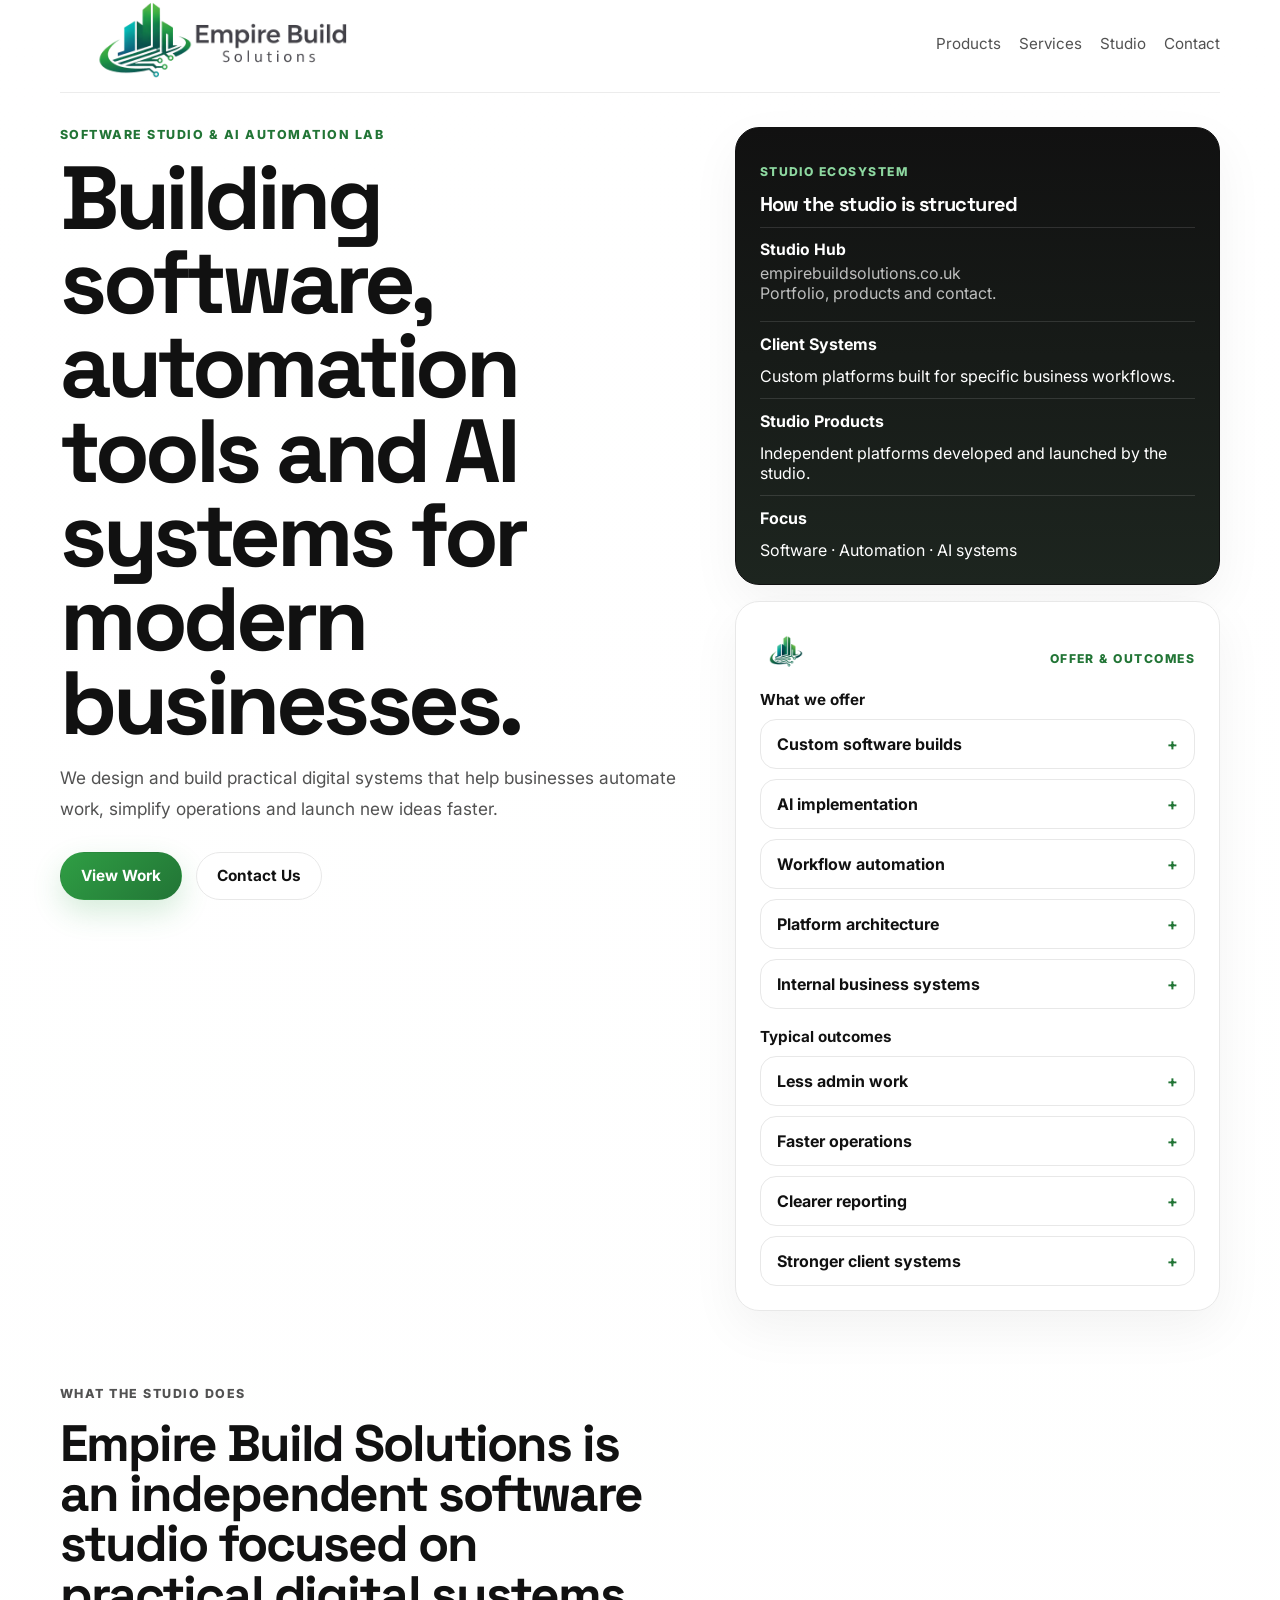
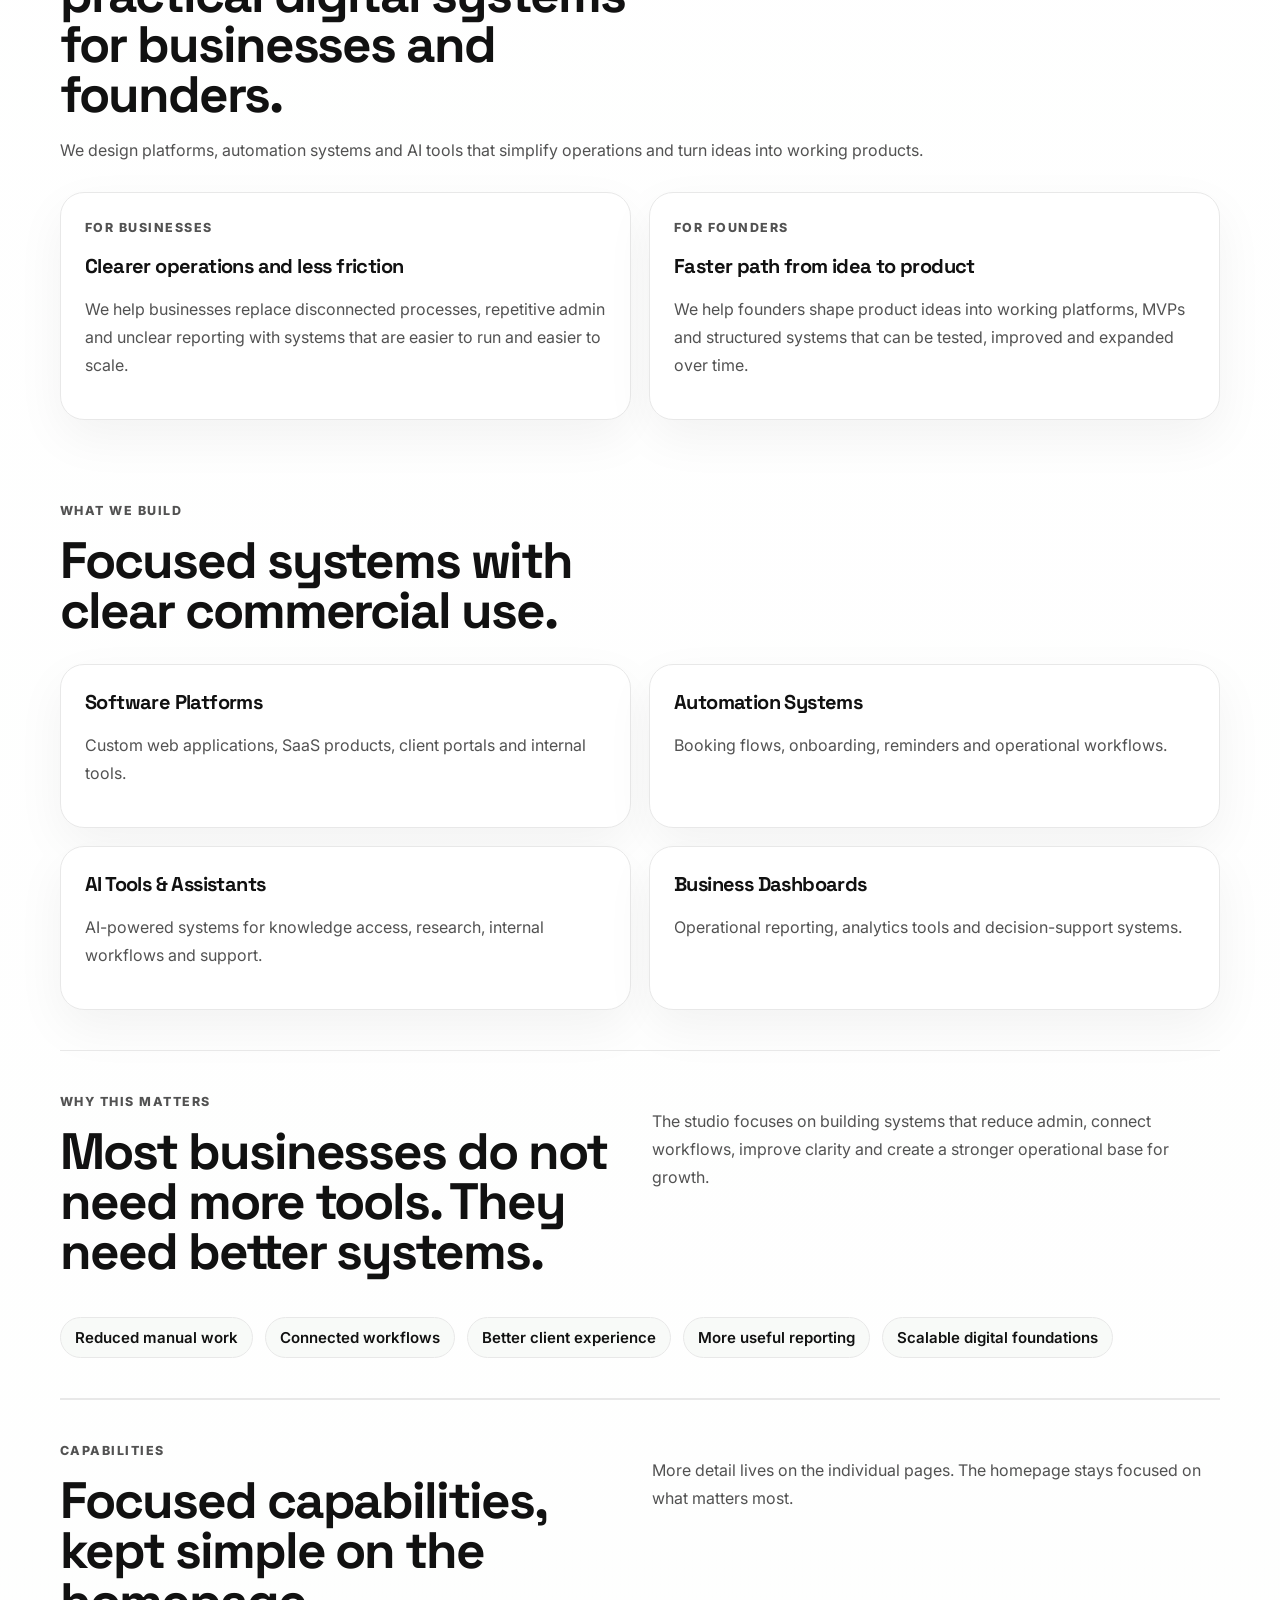
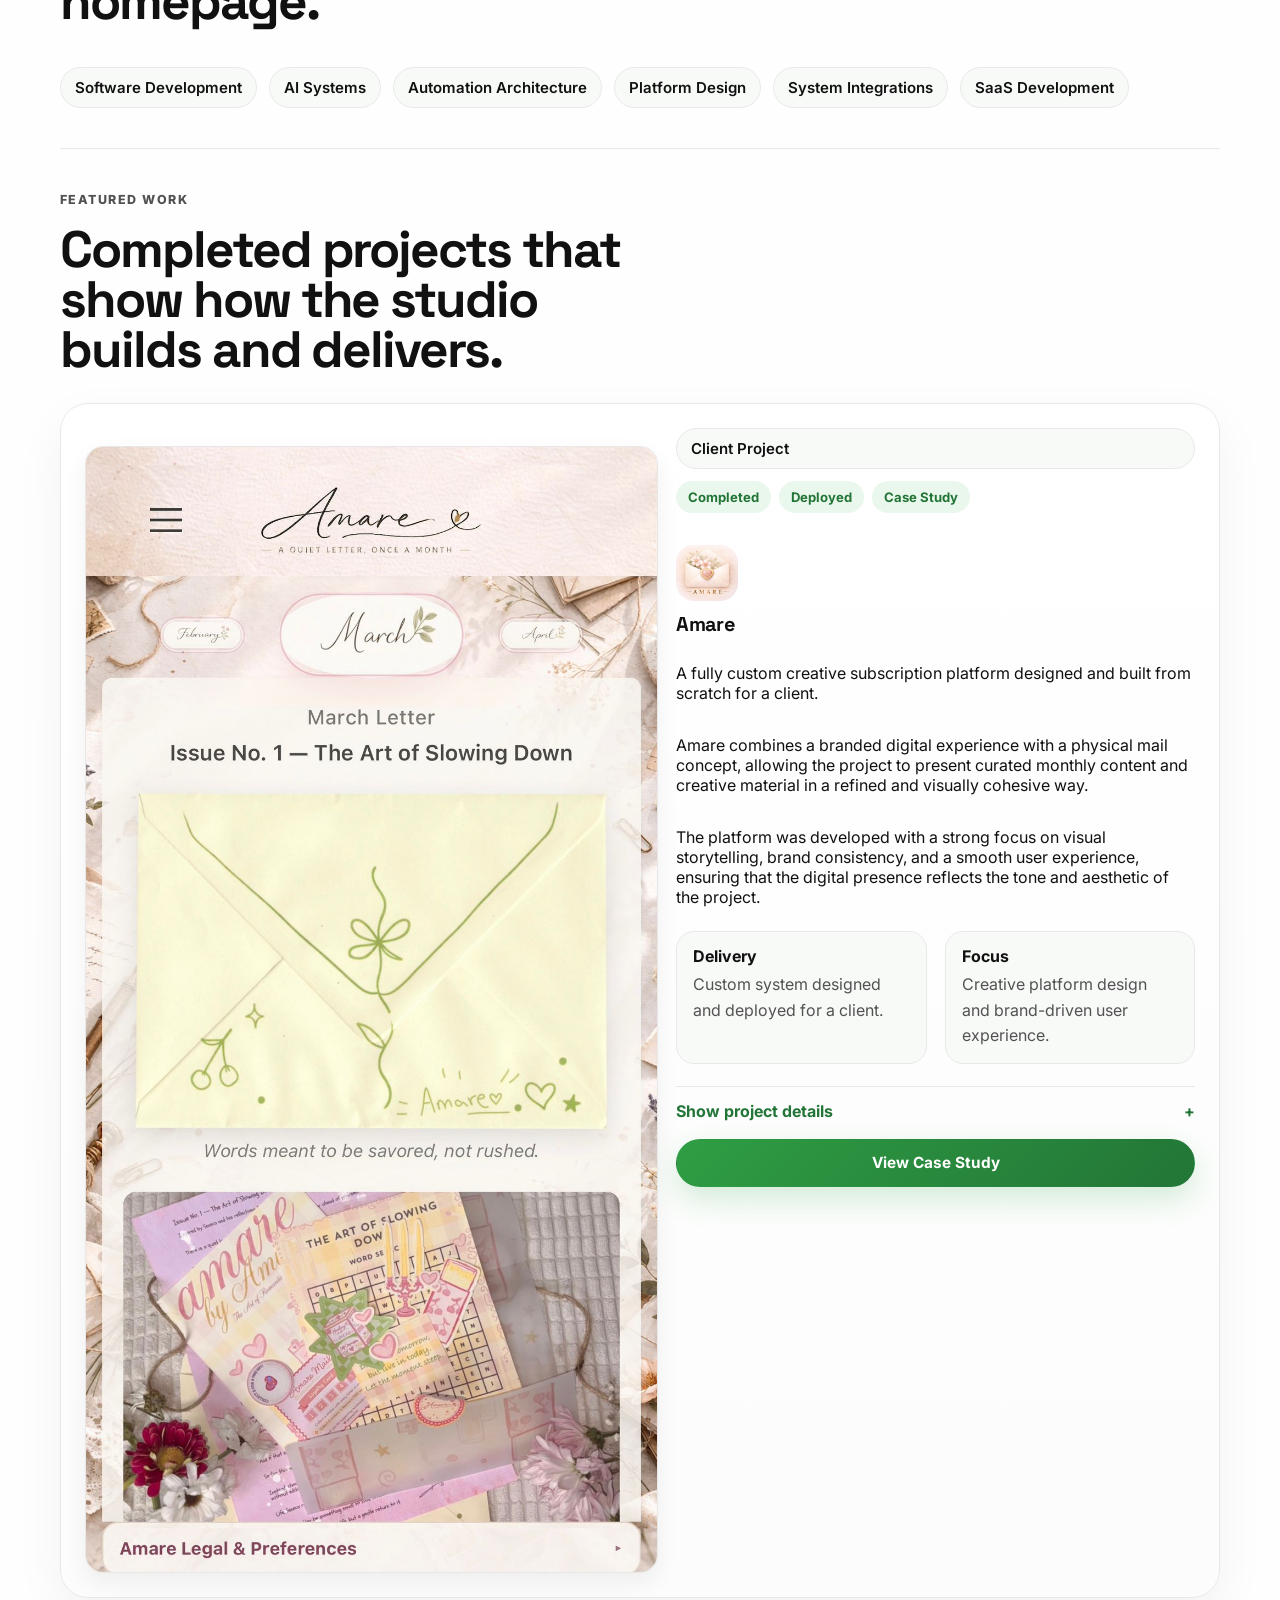
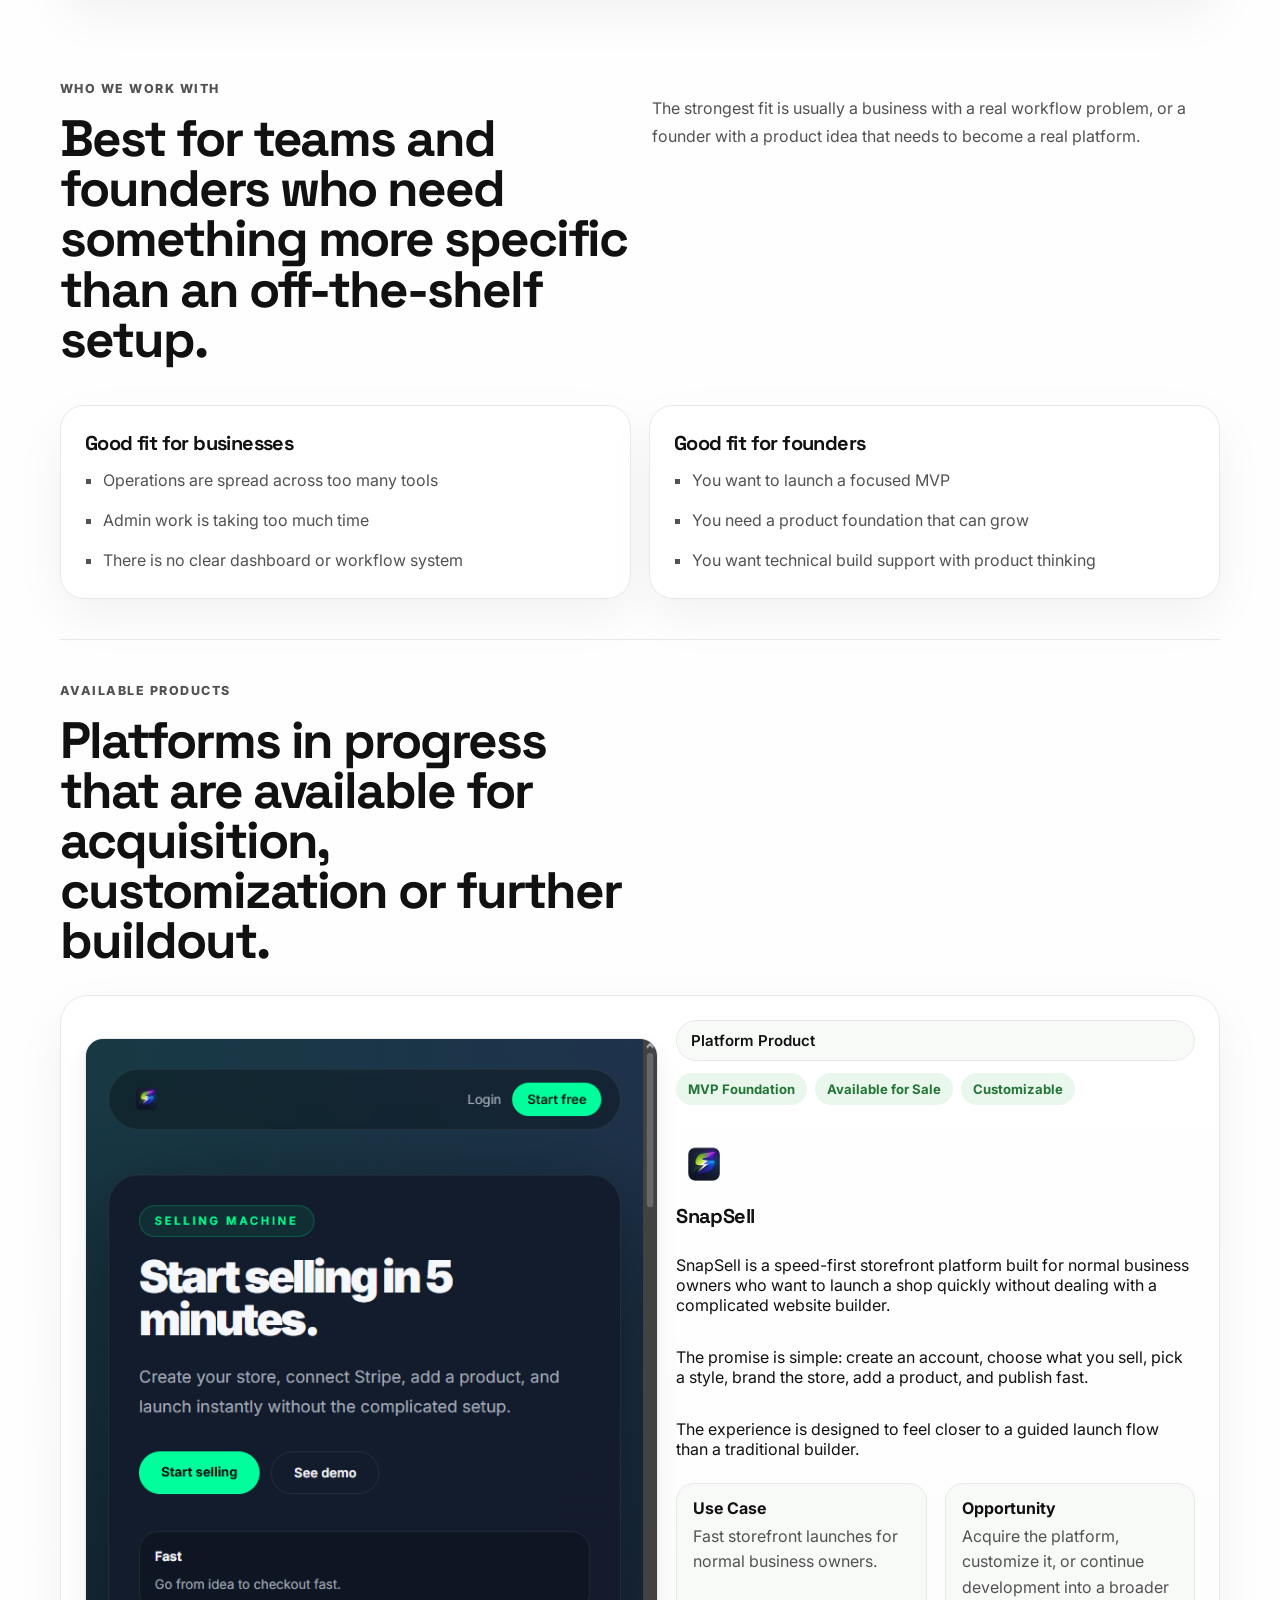
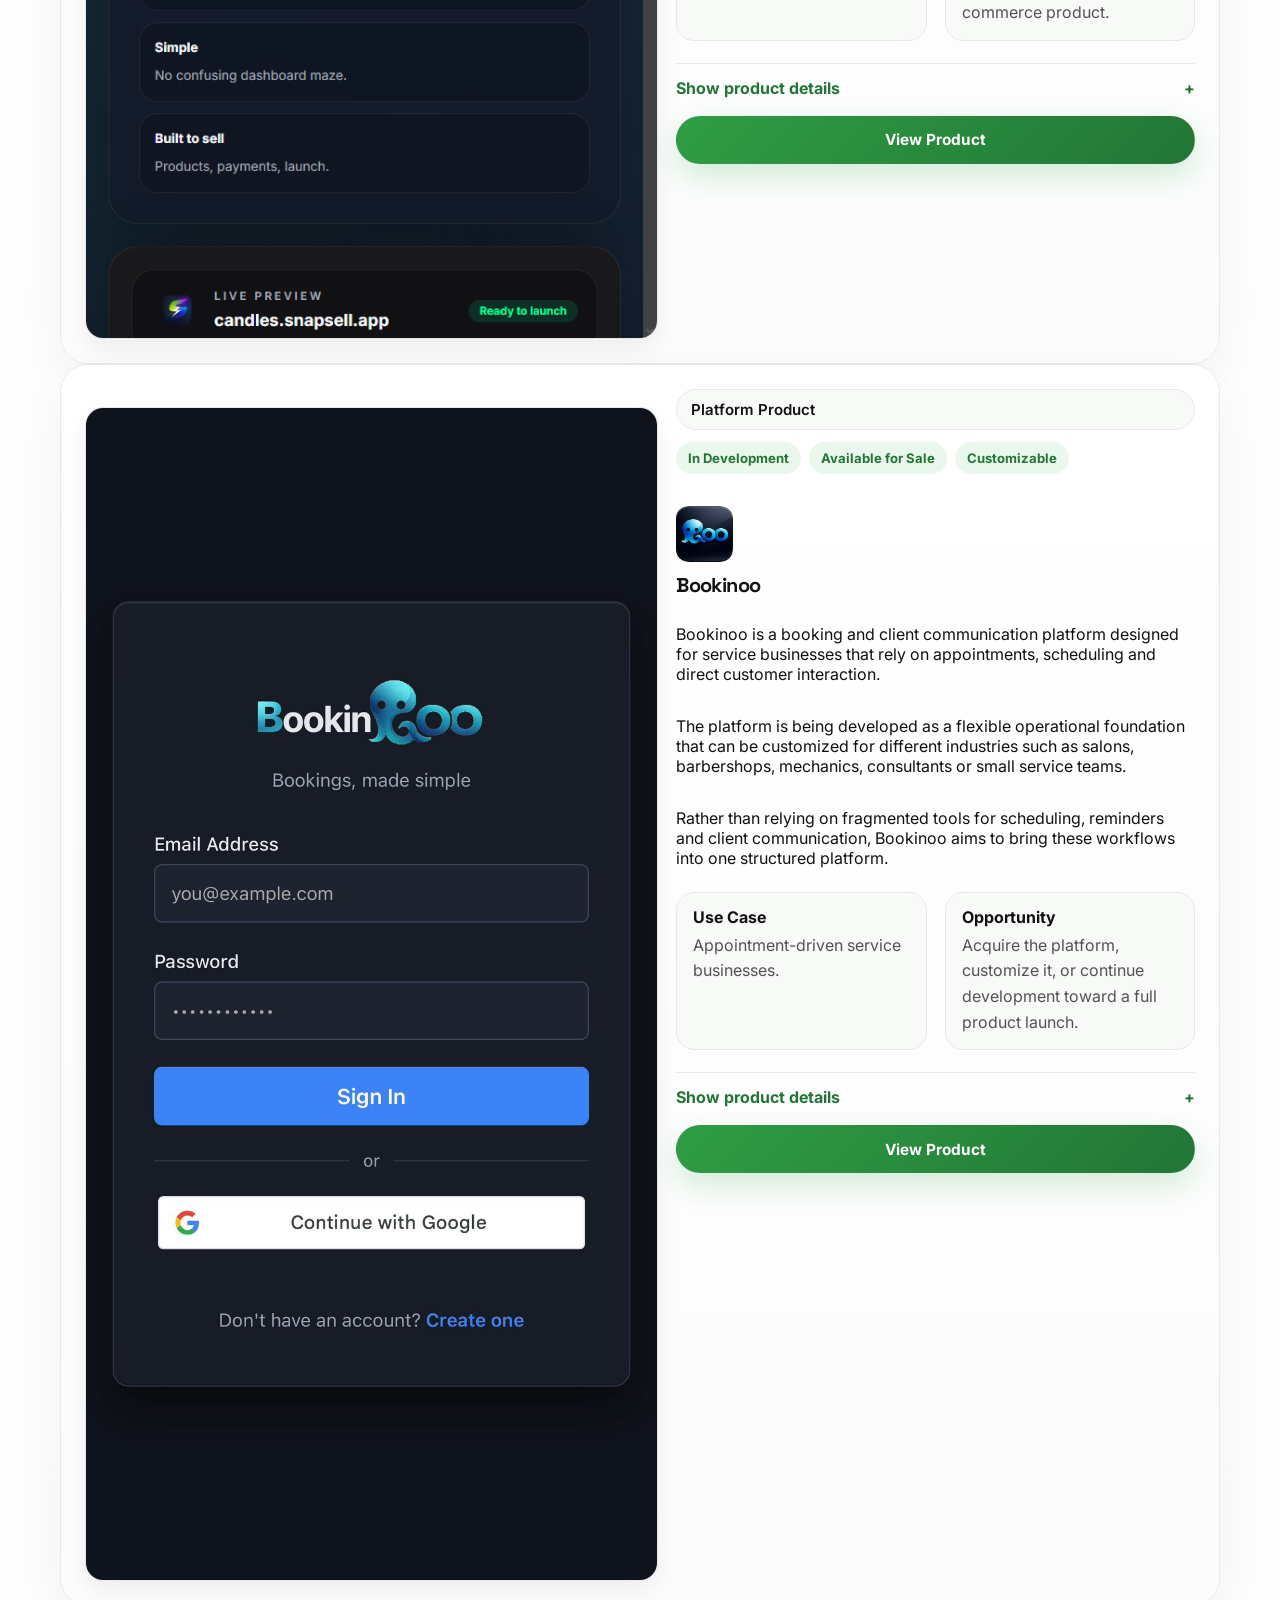
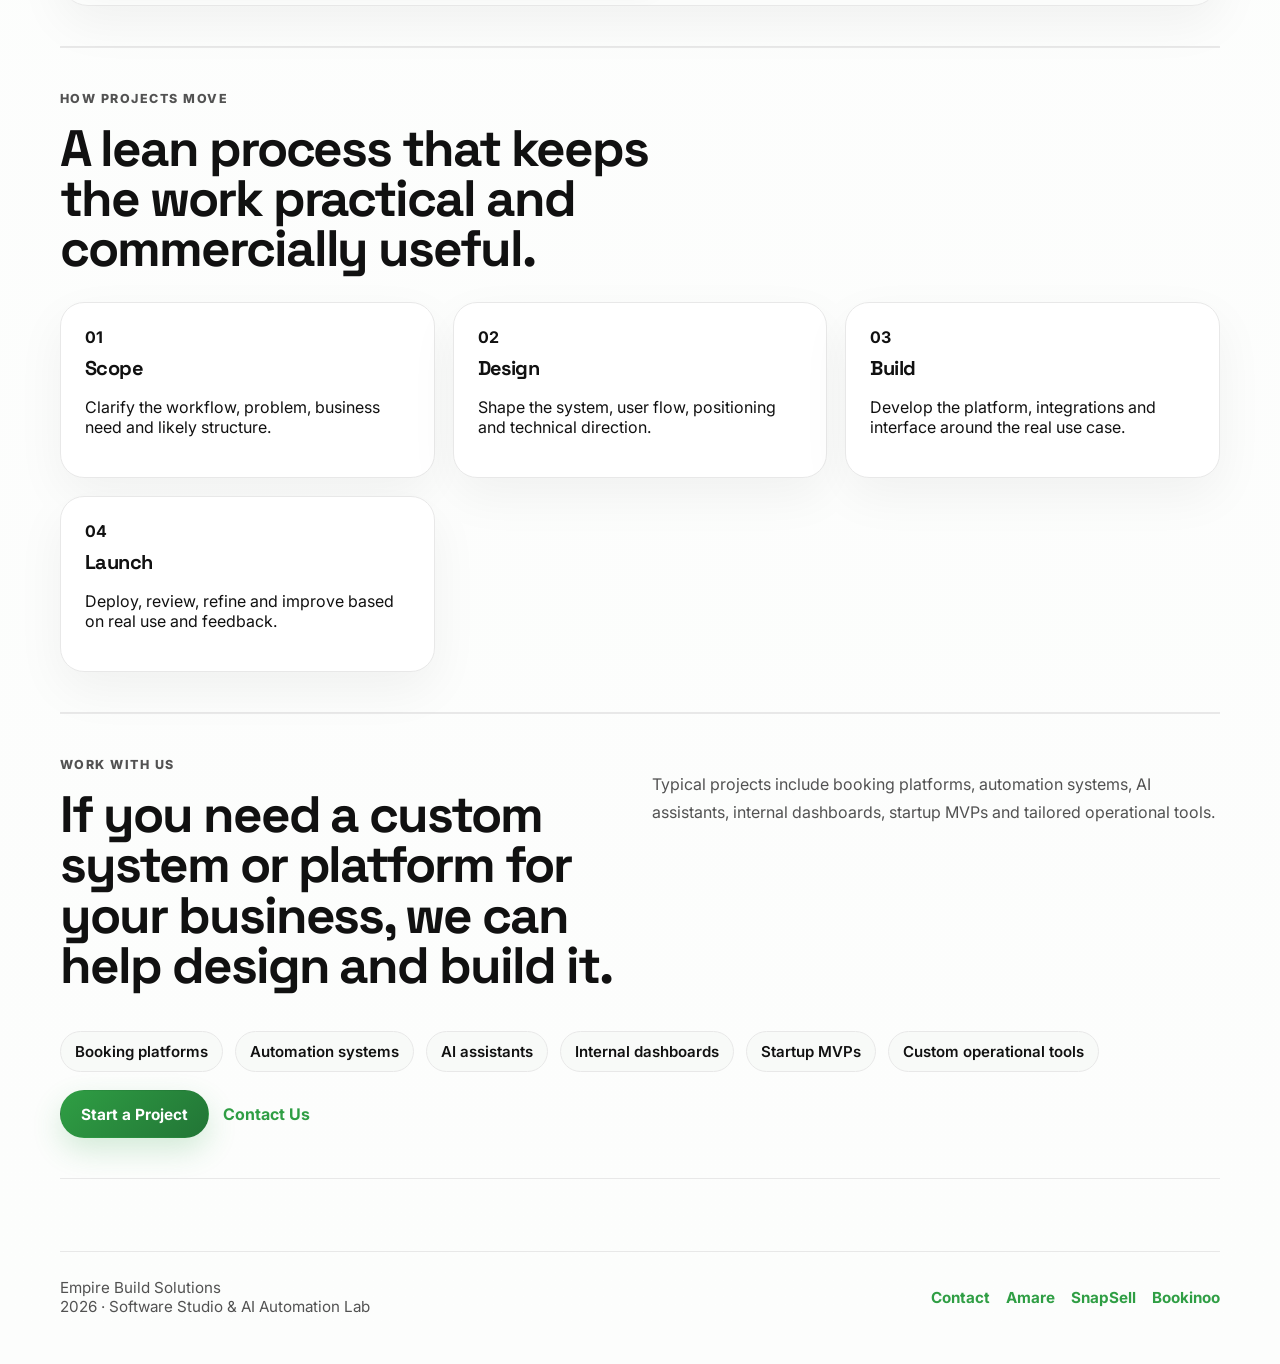
==== index.html @ 4a5b3ffd "refine product links and keep header sticky on mobile" ====
<!DOCTYPE html>
<html lang="en">
<head>
  <meta charset="UTF-8">
  <meta name="viewport" content="width=device-width, initial-scale=1.0">
  <title>Empire Build Solutions | Software Studio & AI Automation Lab</title>
  <meta name="description" content="Empire Build Solutions builds software, automation systems, AI tools, and digital products for modern businesses.">
  <meta name="theme-color" content="#111111">
  <meta property="og:title" content="Empire Build Solutions">
  <meta property="og:description" content="Building software, automation tools and AI systems for modern businesses.">
  <meta property="og:type" content="website">
  <meta property="og:image" content="social-card.svg">
  <meta name="twitter:card" content="summary_large_image">
  <meta name="twitter:title" content="Empire Build Solutions">
  <meta name="twitter:description" content="Building software, automation tools and AI systems for modern businesses.">
  <meta name="twitter:image" content="social-card.svg">
  <link rel="canonical" href="index.html">
  <link rel="preconnect" href="https://fonts.googleapis.com">
  <link rel="preconnect" href="https://fonts.gstatic.com" crossorigin>
  <link href="https://fonts.googleapis.com/css2?family=Inter:wght@400;500;600;700;800&family=Space+Grotesk:wght@500;700&display=swap" rel="stylesheet">
  <link rel="icon" href="favicon.svg" type="image/svg+xml">
  <link rel="stylesheet" href="styles.css">
</head>
<body data-page="home">
  <div class="page-shell">
    <header class="site-header">
      <a class="brand brand-logo" href="index.html" aria-label="Empire Build Solutions home">
        <img class="brand-logo-desktop" src="assets/logos/empirebuildsolutions-logo-text.png" alt="Empire Build Solutions logo" decoding="async">
        <img class="brand-logo-mobile" src="assets/logos/empirebuildsolutions-logo-mark.png" alt="Empire Build Solutions logo mark" decoding="async">
      </a>
      <nav class="site-nav">
        <a data-nav="apps" href="products.html">Products</a>
        <a data-nav="services" href="services.html">Services</a>
        <a data-nav="lab" href="studio.html">Studio</a>
        <a data-nav="contact" href="contact.html">Contact</a>
      </nav>
    </header>

    <main>
      <section class="hero-section">
        <div class="hero-layout">
          <div class="hero-copy wide">
            <p class="eyebrow">Software Studio & AI Automation Lab</p>
            <h1>Building software, automation tools and AI systems for modern businesses.</h1>
            <p class="intro">We design and build practical digital systems that help businesses automate work, simplify operations and launch new ideas faster.</p>
            <div class="cta-row">
              <a class="button button-primary" href="work.html">View Work</a>
              <a class="button button-secondary" href="contact.html">Contact Us</a>
            </div>
          </div>
          <aside class="hero-snapshot">
            <div class="snapshot-card snapshot-dark">
              <p class="snapshot-label">Studio Ecosystem</p>
              <h3>How the studio is structured</h3>
              <div class="stack-list">
                <div><strong>Studio Hub</strong><span>empirebuildsolutions.co.uk<br>Portfolio, products and contact.</span></div>
              </div>
              <div class="snapshot-notes">
                <div>
                  <strong>Client Systems</strong>
                  <span>Custom platforms built for specific business workflows.</span>
                </div>
                <div>
                  <strong>Studio Products</strong>
                  <span>Independent platforms developed and launched by the studio.</span>
                </div>
                <div>
                  <strong>Focus</strong>
                  <span>Software · Automation · AI systems</span>
                </div>
              </div>
            </div>
            <div class="snapshot-card">
              <div class="snapshot-head">
                <img class="snapshot-brand" src="assets/logos/empirebuildsolutions-logo-mark.png" alt="Empire Build Solutions logo mark" decoding="async">
                <p class="snapshot-label">Offer & Outcomes</p>
              </div>
              <div class="analysis-grid">
                <div>
                  <strong>What we offer</strong>
                  <div class="analysis-accordion">
                    <details>
                      <summary>Custom software builds</summary>
                      <p>Tailored web platforms, internal systems, dashboards, and operational tools built around the way a business actually works.</p>
                    </details>
                    <details>
                      <summary>AI implementation</summary>
                      <p>Applied AI features, assistants, and workflow support tools integrated into real business processes rather than added as hype.</p>
                    </details>
                    <details>
                      <summary>Workflow automation</summary>
                      <p>Automated booking flows, onboarding, reminders, reporting, and repetitive operational tasks that waste team time.</p>
                    </details>
                    <details>
                      <summary>Platform architecture</summary>
                      <p>Scalable product structure, backend planning, integrations, and system design that support long-term growth.</p>
                    </details>
                    <details>
                      <summary>Internal business systems</summary>
                      <p>Private tools for teams that need clearer processes, better visibility, and fewer disconnected systems.</p>
                    </details>
                  </div>
                </div>
                <div>
                  <strong>Typical outcomes</strong>
                  <div class="analysis-accordion">
                    <details>
                      <summary>Less admin work</summary>
                      <p>Manual tasks are reduced through better workflows, automation, and systems that remove unnecessary repetition.</p>
                    </details>
                    <details>
                      <summary>Faster operations</summary>
                      <p>Teams can move quicker when bookings, communication, reporting, and internal processes are handled in one clearer setup.</p>
                    </details>
                    <details>
                      <summary>Clearer reporting</summary>
                      <p>Dashboards and structured data give businesses better visibility into what is happening and where action is needed.</p>
                    </details>
                    <details>
                      <summary>Stronger client systems</summary>
                      <p>Client-facing products become more reliable, easier to use, and better aligned with how the business delivers value.</p>
                    </details>
                  </div>
                </div>
              </div>
            </div>
          </aside>
        </div>
      </section>

      <section class="content-section">
        <div class="section-heading">
          <p class="eyebrow">What The Studio Does</p>
          <h2>Empire Build Solutions is an independent software studio focused on practical digital systems for businesses and founders.</h2>
          <p>We design platforms, automation systems and AI tools that simplify operations and turn ideas into working products.</p>
        </div>
        <div class="detail-grid">
          <article class="detail-card">
            <p class="eyebrow">For Businesses</p>
            <h3>Clearer operations and less friction</h3>
            <p>We help businesses replace disconnected processes, repetitive admin and unclear reporting with systems that are easier to run and easier to scale.</p>
          </article>
          <article class="detail-card">
            <p class="eyebrow">For Founders</p>
            <h3>Faster path from idea to product</h3>
            <p>We help founders shape product ideas into working platforms, MVPs and structured systems that can be tested, improved and expanded over time.</p>
          </article>
        </div>
      </section>

      <section class="content-section">
        <div class="section-heading">
          <p class="eyebrow">What We Build</p>
          <h2>Focused systems with clear commercial use.</h2>
        </div>
        <div class="feature-grid compact">
          <article class="feature-card"><h3>Software Platforms</h3><p>Custom web applications, SaaS products, client portals and internal tools.</p></article>
          <article class="feature-card"><h3>Automation Systems</h3><p>Booking flows, onboarding, reminders and operational workflows.</p></article>
          <article class="feature-card"><h3>AI Tools & Assistants</h3><p>AI-powered systems for knowledge access, research, internal workflows and support.</p></article>
          <article class="feature-card"><h3>Business Dashboards</h3><p>Operational reporting, analytics tools and decision-support systems.</p></article>
        </div>
      </section>

      <section class="content-section bordered-section">
        <div class="section-heading split">
          <div>
            <p class="eyebrow">Why This Matters</p>
            <h2>Most businesses do not need more tools. They need better systems.</h2>
          </div>
          <p>The studio focuses on building systems that reduce admin, connect workflows, improve clarity and create a stronger operational base for growth.</p>
        </div>
        <div class="mini-tags">
          <span>Reduced manual work</span>
          <span>Connected workflows</span>
          <span>Better client experience</span>
          <span>More useful reporting</span>
          <span>Scalable digital foundations</span>
        </div>
      </section>

      <section class="content-section bordered-section">
        <div class="section-heading split">
          <div>
            <p class="eyebrow">Capabilities</p>
            <h2>Focused capabilities, kept simple on the homepage.</h2>
          </div>
          <p>More detail lives on the individual pages. The homepage stays focused on what matters most.</p>
        </div>
        <div class="capabilities-list">
          <span>Software Development</span>
          <span>AI Systems</span>
          <span>Automation Architecture</span>
          <span>Platform Design</span>
          <span>System Integrations</span>
          <span>SaaS Development</span>
        </div>
      </section>

      <section class="content-section">
        <div class="section-heading">
          <p class="eyebrow">Featured Work</p>
          <h2>Completed projects that show how the studio builds and delivers.</h2>
        </div>
        <article class="showcase-panel">
          <div class="showcase-media">
            <img class="project-shot showcase-image" src="assets/projects/amare/amare-screenshot.jpeg" alt="Amare screenshot preview" loading="lazy" decoding="async">
          </div>
          <div class="showcase-content">
            <span class="product-label">Client Project</span>
            <div class="status-row">
              <span class="status-pill">Completed</span>
              <span class="status-pill">Deployed</span>
              <span class="status-pill">Case Study</span>
            </div>
            <img class="project-logo project-logo-rounded" src="assets/projects/amare/amare-logo.png" alt="Amare logo" loading="lazy" decoding="async">
            <h3>Amare</h3>
            <p>A fully custom creative subscription platform designed and built from scratch for a client.</p>
            <p>Amare combines a branded digital experience with a physical mail concept, allowing the project to present curated monthly content and creative material in a refined and visually cohesive way.</p>
            <p>The platform was developed with a strong focus on visual storytelling, brand consistency, and a smooth user experience, ensuring that the digital presence reflects the tone and aesthetic of the project.</p>
            <div class="showcase-meta">
              <div><strong>Delivery</strong><span>Custom system designed and deployed for a client.</span></div>
              <div><strong>Focus</strong><span>Creative platform design and brand-driven user experience.</span></div>
            </div>
            <details class="expand-card">
              <summary>Show project details</summary>
              <div class="showcase-copy">
                <h4>Project Overview</h4>
                <p>Amare was commissioned as a bespoke client platform to support a creative mail subscription concept. The goal was to build a site that could communicate the value of the subscription clearly while maintaining a soft, artistic visual language.</p>
                <p>The project required a fully custom structure rather than a template-based solution, allowing the design and experience to be tailored specifically to the brand.</p>
                <h4>Key Elements Delivered</h4>
                <ul class="check-list">
                  <li>Custom front-end interface designed around the brand identity</li>
                  <li>Responsive layout optimized for both desktop and mobile</li>
                  <li>Structured product presentation for subscription tiers</li>
                  <li>Visual storytelling through layout and content flow</li>
                  <li>Clean, lightweight architecture designed for long-term use</li>
                </ul>
                <h4>Outcome</h4>
                <p>The result is a polished client-facing platform that presents the subscription concept clearly while supporting the creative direction of the brand.</p>
                <p>The project demonstrates the studio's ability to design and build tailored digital platforms where brand experience is central to the product.</p>
              </div>
            </details>
            <a class="button button-primary" href="amare.html">View Case Study</a>
          </div>
        </article>
      </section>

      <section class="content-section">
        <div class="section-heading split">
          <div>
            <p class="eyebrow">Who We Work With</p>
            <h2>Best for teams and founders who need something more specific than an off-the-shelf setup.</h2>
          </div>
          <p>The strongest fit is usually a business with a real workflow problem, or a founder with a product idea that needs to become a real platform.</p>
        </div>
        <div class="detail-grid">
          <article class="detail-card">
            <h3>Good fit for businesses</h3>
            <ul class="check-list">
              <li>Operations are spread across too many tools</li>
              <li>Admin work is taking too much time</li>
              <li>There is no clear dashboard or workflow system</li>
            </ul>
          </article>
          <article class="detail-card">
            <h3>Good fit for founders</h3>
            <ul class="check-list">
              <li>You want to launch a focused MVP</li>
              <li>You need a product foundation that can grow</li>
              <li>You want technical build support with product thinking</li>
            </ul>
          </article>
        </div>
      </section>

      <section class="content-section bordered-section">
        <div class="section-heading">
          <p class="eyebrow">Available Products</p>
          <h2>Platforms in progress that are available for acquisition, customization or further buildout.</h2>
        </div>
        <article class="showcase-panel">
          <div class="showcase-media">
            <img class="project-shot showcase-image" src="assets/projects/snapsell/snapsell-screenshot.png" alt="SnapSell screenshot preview" loading="lazy" decoding="async">
          </div>
          <div class="showcase-content">
            <span class="product-label">Platform Product</span>
            <div class="status-row">
              <span class="status-pill">MVP Foundation</span>
              <span class="status-pill">Available for Sale</span>
              <span class="status-pill">Customizable</span>
            </div>
            <img class="project-logo" src="assets/projects/snapsell/snapsell-logo.png" alt="SnapSell logo" loading="lazy" decoding="async">
            <h3>SnapSell</h3>
            <p>SnapSell is a speed-first storefront platform built for normal business owners who want to launch a shop quickly without dealing with a complicated website builder.</p>
            <p>The promise is simple: create an account, choose what you sell, pick a style, brand the store, add a product, and publish fast.</p>
            <p>The experience is designed to feel closer to a guided launch flow than a traditional builder.</p>
            <div class="showcase-meta">
              <div><strong>Use Case</strong><span>Fast storefront launches for normal business owners.</span></div>
              <div><strong>Opportunity</strong><span>Acquire the platform, customize it, or continue development into a broader commerce product.</span></div>
            </div>
            <details class="expand-card">
              <summary>Show product details</summary>
              <div class="showcase-copy">
                <h4>Current MVP Foundation</h4>
                <ul class="check-list">
                  <li>Auth and protected dashboard routes</li>
                  <li>Guided onboarding flow</li>
                  <li>Template selection and starter page generation</li>
                  <li>Branding and logo uploads</li>
                  <li>Product creation, editing, image upload, and deletion</li>
                  <li>Storefront preview and live route shells</li>
                  <li>Cart and checkout flow that creates real orders</li>
                  <li>Orders dashboard and order detail management</li>
                  <li>Customers dashboard, notes, tags, and VIP markers</li>
                </ul>
                <h4>Main Surfaces</h4>
                <ul class="check-list">
                  <li>Marketing landing page</li>
                  <li>Auth routes</li>
                  <li>Business dashboard</li>
                  <li>Storefront preview routes</li>
                  <li>Published storefront routes</li>
                </ul>
                <img class="project-shot secondary-shot" src="assets/projects/snapsell/snapsell-screenshot-2.png" alt="SnapSell dashboard preview" loading="lazy" decoding="async">
              </div>
            </details>
            <a class="button button-primary" href="snapsell.html">View Product</a>
          </div>
        </article>
        <article class="showcase-panel">
          <div class="showcase-media">
            <img class="project-shot showcase-image" src="assets/projects/bookinoo/bookinoo-screenshot.jpeg" alt="Bookinoo screenshot preview" loading="lazy" decoding="async">
          </div>
          <div class="showcase-content">
            <span class="product-label">Platform Product</span>
            <div class="status-row">
              <span class="status-pill">In Development</span>
              <span class="status-pill">Available for Sale</span>
              <span class="status-pill">Customizable</span>
            </div>
            <img class="project-logo" src="assets/projects/bookinoo/bookinoo-logo.png" alt="Bookinoo logo" loading="lazy" decoding="async">
            <h3>Bookinoo</h3>
            <p>Bookinoo is a booking and client communication platform designed for service businesses that rely on appointments, scheduling and direct customer interaction.</p>
            <p>The platform is being developed as a flexible operational foundation that can be customized for different industries such as salons, barbershops, mechanics, consultants or small service teams.</p>
            <p>Rather than relying on fragmented tools for scheduling, reminders and client communication, Bookinoo aims to bring these workflows into one structured platform.</p>
            <div class="showcase-meta">
              <div><strong>Use Case</strong><span>Appointment-driven service businesses.</span></div>
              <div><strong>Opportunity</strong><span>Acquire the platform, customize it, or continue development toward a full product launch.</span></div>
            </div>
            <details class="expand-card">
              <summary>Show product details</summary>
              <div class="showcase-copy">
                <h4>Product Vision</h4>
                <p>Many small and medium service businesses rely on disconnected systems - messaging apps, manual calendars, spreadsheets and reminders - to manage daily operations.</p>
                <p>Bookinoo is designed to centralize these workflows into a single platform that simplifies scheduling, communication and operational oversight.</p>
                <h4>Platform Capabilities</h4>
                <ul class="check-list">
                  <li>Appointment scheduling and booking management</li>
                  <li>Client communication and follow-up workflows</li>
                  <li>Centralized operational overview</li>
                  <li>Scalable structure for additional automation features</li>
                  <li>Flexible architecture for customization and extension</li>
                </ul>
                <h4>Ideal Use Cases</h4>
                <ul class="check-list">
                  <li>Appointment-based service businesses</li>
                  <li>Operators managing high volumes of bookings</li>
                  <li>Businesses seeking to reduce manual scheduling work</li>
                  <li>Founders looking to launch a service-focused SaaS product</li>
                </ul>
                <h4>Opportunity</h4>
                <p>Bookinoo is currently in active development and available for acquisition, customization or continued product development.</p>
                <p>The platform provides a structured foundation that can be adapted into a fully deployed product for a specific industry or business model.</p>
              </div>
            </details>
            <a class="button button-primary" href="bookinoo.html">View Product</a>
          </div>
        </article>
      </section>

      <section class="content-section bordered-section">
        <div class="section-heading">
          <p class="eyebrow">How Projects Move</p>
          <h2>A lean process that keeps the work practical and commercially useful.</h2>
        </div>
        <div class="process-grid">
          <article class="process-step"><strong>01</strong><h3>Scope</h3><p>Clarify the workflow, problem, business need and likely structure.</p></article>
          <article class="process-step"><strong>02</strong><h3>Design</h3><p>Shape the system, user flow, positioning and technical direction.</p></article>
          <article class="process-step"><strong>03</strong><h3>Build</h3><p>Develop the platform, integrations and interface around the real use case.</p></article>
          <article class="process-step"><strong>04</strong><h3>Launch</h3><p>Deploy, review, refine and improve based on real use and feedback.</p></article>
        </div>
      </section>

      <section class="content-section bordered-section">
        <div class="section-heading split">
          <div>
            <p class="eyebrow">Work With Us</p>
            <h2>If you need a custom system or platform for your business, we can help design and build it.</h2>
          </div>
          <p>Typical projects include booking platforms, automation systems, AI assistants, internal dashboards, startup MVPs and tailored operational tools.</p>
        </div>
        <div class="mini-tags">
          <span>Booking platforms</span>
          <span>Automation systems</span>
          <span>AI assistants</span>
          <span>Internal dashboards</span>
          <span>Startup MVPs</span>
          <span>Custom operational tools</span>
        </div>
        <div class="contact-panel compact-top">
          <a class="button button-primary" href="contact.html">Start a Project</a>
          <a class="email-link" href="contact.html">Contact Us</a>
        </div>
      </section>
    </main>

    <footer class="site-footer">
      <div>
        <p>Empire Build Solutions</p>
        <p><span id="year"></span> · Software Studio & AI Automation Lab</p>
      </div>
      <div class="footer-products">
        <a href="contact.html">Contact</a>
        <a href="https://amare.empirebuildsolutions.co.uk" target="_blank" rel="noreferrer">Amare</a>
        <a href="snapsell.html">SnapSell</a>
        <a href="bookinoo.html">Bookinoo</a>
      </div>
    </footer>
  </div>
  <script src="script.js"></script>
</body>
</html>
---- styles.css ----
:root {
  --bg: #ffffff;
  --text: #111111;
  --muted: #525252;
  --line: #e8e8e8;
  --panel: #f8faf8;
  --accent: #2f9e44;
  --accent-dark: #227536;
  --accent-soft: #eaf7ed;
  --shadow: 0 18px 50px rgba(17, 17, 17, 0.05);
}

* {
  box-sizing: border-box;
}

html {
  scroll-behavior: smooth;
}

body {
  margin: 0;
  font-family: "Inter", sans-serif;
  color: var(--text);
  background: linear-gradient(180deg, #ffffff 0%, #fcfdfc 100%);
}

a {
  color: inherit;
  text-decoration: none;
}

img {
  max-width: 100%;
  display: block;
}

button,
input,
textarea {
  font: inherit;
}

.page-shell {
  width: min(1160px, calc(100% - 32px));
  margin: 0 auto;
}

.site-header,
.site-footer {
  display: flex;
  align-items: center;
  justify-content: space-between;
  gap: 16px;
}

.site-header {
  position: sticky;
  top: 0;
  z-index: 10;
  padding: 18px 0;
  background: rgba(255, 255, 255, 0.92);
  backdrop-filter: blur(12px);
  border-bottom: 1px solid rgba(232, 232, 232, 0.8);
  overflow: visible;
}

.brand,
h1,
h2,
h3 {
  font-family: "Space Grotesk", sans-serif;
}

.brand {
  display: inline-flex;
  align-items: center;
  gap: 12px;
  font-size: 1rem;
  font-weight: 700;
  letter-spacing: -0.02em;
}

.brand-logo img {
  width: auto;
  height: 56px;
  transform: scale(4);
  transform-origin: left center;
  object-fit: contain;
}

.brand-logo-mobile {
  display: none;
}

.brand-logo {
  display: inline-flex;
  align-items: center;
  height: 56px;
  overflow: visible;
}

.brand-mark {
  display: inline-flex;
  align-items: center;
  justify-content: center;
  width: 42px;
  height: 42px;
  border-radius: 14px;
  background: #111111;
  color: #ffffff;
  font-size: 0.95rem;
  font-weight: 800;
}

.brand-text {
  display: grid;
  gap: 2px;
}

.brand-text strong {
  font-size: 0.98rem;
}

.brand-text span {
  color: var(--muted);
  font-size: 0.75rem;
  font-weight: 600;
  letter-spacing: 0.02em;
}

.site-nav {
  display: flex;
  flex-wrap: wrap;
  gap: 18px;
  align-items: center;
  align-self: center;
  min-height: 56px;
  color: var(--muted);
  font-size: 0.95rem;
}

.site-nav a:hover,
.email-link:hover,
.product-card a:hover,
.text-link:hover {
  color: var(--accent-dark);
}

.site-nav a {
  padding-bottom: 4px;
  border-bottom: 2px solid transparent;
}

body[data-page="about"] .site-nav a[data-nav="about"],
body[data-page="apps"] .site-nav a[data-nav="apps"],
body[data-page="services"] .site-nav a[data-nav="services"],
body[data-page="lab"] .site-nav a[data-nav="lab"],
body[data-page="contact"] .site-nav a[data-nav="contact"] {
  color: var(--text);
  border-bottom-color: var(--accent);
}

body[data-page="portfolio"] .site-nav a[data-nav="apps"] {
  color: var(--text);
  border-bottom-color: var(--accent);
}

main {
  padding: 12px 0 72px;
}

.hero-section,
.content-section,
.page-hero,
.contact-card,
.feature-card,
.product-card,
.principle-card,
.detail-card,
.list-card,
.lab-card {
  animation: rise 500ms ease both;
}

.hero-section,
.page-hero {
  padding: 22px 0 32px;
}

.hero-layout,
.case-grid,
.process-grid,
.portfolio-stack,
.showcase-panel,
.showcase-meta {
  display: grid;
  gap: 18px;
}

.hero-layout {
  grid-template-columns: minmax(0, 1.15fr) minmax(320px, 0.85fr);
  align-items: start;
}

.hero-copy.wide,
.page-hero-copy {
  max-width: 920px;
}

.hero-snapshot {
  display: grid;
  gap: 16px;
}

.snapshot-card,
.case-card,
.process-step,
.portfolio-card {
  padding: 24px;
  border: 1px solid var(--line);
  border-radius: 24px;
  background: #ffffff;
  box-shadow: var(--shadow);
}

.mini-brand-mark {
  width: 54px;
  height: 54px;
  margin-bottom: 16px;
  object-fit: contain;
}

.snapshot-head {
  display: flex;
  justify-content: space-between;
  align-items: center;
  gap: 16px;
  margin-bottom: 12px;
}

.snapshot-head .snapshot-label {
  margin-bottom: 0;
}

.snapshot-brand {
  width: auto;
  height: 52px;
  object-fit: contain;
}

.snapshot-dark {
  background: linear-gradient(180deg, #111111 0%, #1d251f 100%);
  border-color: #111111;
  color: #ffffff;
}

.snapshot-dark p,
.snapshot-dark span,
.snapshot-dark h3 {
  color: inherit;
}

.snapshot-label,
.card-kicker {
  display: inline-flex;
  margin-bottom: 12px;
  color: var(--accent-dark);
  font-size: 0.76rem;
  font-weight: 800;
  letter-spacing: 0.12em;
  text-transform: uppercase;
}

.snapshot-dark .snapshot-label {
  color: #8dd8a0;
}

.stack-list {
  display: grid;
  gap: 14px;
}

.stack-list div {
  display: grid;
  gap: 4px;
  padding-top: 12px;
  border-top: 1px solid rgba(255, 255, 255, 0.12);
}

.stack-list strong {
  font-size: 0.98rem;
}

.stack-list span {
  color: rgba(255, 255, 255, 0.72);
}

.snapshot-notes {
  display: grid;
  gap: 12px;
  margin-top: 18px;
}

.snapshot-notes div {
  display: grid;
  gap: 4px;
  padding-top: 12px;
  border-top: 1px solid rgba(255, 255, 255, 0.12);
}

.snapshot-notes strong,
.process-step strong {
  display: block;
  margin-bottom: 8px;
  color: var(--text);
  font-size: 1rem;
}

.snapshot-dark .snapshot-notes strong,
.snapshot-dark .snapshot-notes span {
  color: #ffffff;
}

.trust-strip {
  display: flex;
  flex-wrap: wrap;
  gap: 10px;
  padding-bottom: 18px;
}

.trust-strip span {
  padding: 10px 14px;
  border: 1px solid var(--line);
  border-radius: 999px;
  background: #ffffff;
  color: var(--muted);
  font-size: 0.92rem;
  font-weight: 600;
}

.eyebrow {
  margin: 0 0 14px;
  color: var(--accent-dark);
  font-size: 0.78rem;
  font-weight: 800;
  letter-spacing: 0.12em;
  text-transform: uppercase;
}

h1 {
  margin: 0;
  max-width: 14ch;
  font-size: clamp(3rem, 7vw, 5.8rem);
  line-height: 0.94;
  letter-spacing: -0.05em;
}

h2 {
  margin: 0 0 12px;
  max-width: 18ch;
  font-size: clamp(2rem, 4vw, 3.25rem);
  line-height: 0.98;
  letter-spacing: -0.04em;
}

h3 {
  margin: 0 0 10px;
  font-size: 1.25rem;
  letter-spacing: -0.03em;
}

.intro,
.section-heading p,
.feature-card p,
.product-card p,
.principle-card p,
.detail-card p,
.list-card p,
.contact-card p,
.lab-card p,
li,
label,
textarea,
input {
  color: var(--muted);
  line-height: 1.75;
}

.intro {
  max-width: 70ch;
  margin: 18px 0 0;
  font-size: 1.08rem;
}

.cta-row,
.contact-panel,
.form-actions {
  display: flex;
  flex-wrap: wrap;
  gap: 14px;
  align-items: center;
  margin-top: 28px;
}

.compact-top {
  margin-top: 18px;
}

.button {
  display: inline-flex;
  align-items: center;
  justify-content: center;
  min-height: 48px;
  padding: 0 20px;
  border-radius: 999px;
  border: 1px solid transparent;
  font-size: 0.96rem;
  font-weight: 700;
  transition: transform 160ms ease, box-shadow 160ms ease, border-color 160ms ease;
}

.button:hover {
  transform: translateY(-1px);
}

.button-primary {
  color: #ffffff;
  background: linear-gradient(135deg, var(--accent), var(--accent-dark));
  box-shadow: 0 12px 30px rgba(47, 158, 68, 0.2);
}

.button-secondary {
  background: #ffffff;
  border-color: var(--line);
}

.highlight-band,
.capabilities-list,
.mini-tags {
  display: flex;
  flex-wrap: wrap;
  gap: 12px;
}

.analysis-grid {
  display: grid;
  gap: 18px;
}

.analysis-grid strong {
  display: block;
  margin-bottom: 10px;
  font-size: 0.95rem;
}

.analysis-accordion {
  display: grid;
  gap: 10px;
}

.analysis-accordion details {
  border: 1px solid var(--line);
  border-radius: 16px;
  background: rgba(255, 255, 255, 0.7);
  overflow: hidden;
}

.analysis-accordion summary {
  cursor: pointer;
  list-style: none;
  padding: 14px 16px;
  font-weight: 700;
}

.analysis-accordion summary::-webkit-details-marker {
  display: none;
}

.analysis-accordion summary::after {
  content: "+";
  float: right;
  color: var(--accent-dark);
}

.analysis-accordion details[open] summary::after {
  content: "-";
}

.analysis-accordion p {
  margin: 0;
  padding: 0 16px 16px;
  color: var(--muted);
  line-height: 1.7;
}

.highlight-band {
  padding: 18px 0 8px;
  border-top: 1px solid var(--line);
  border-bottom: 1px solid var(--line);
  margin-bottom: 24px;
  justify-content: space-between;
  color: var(--muted);
  font-weight: 600;
}

.content-section {
  padding: 40px 0;
}

.bordered-section {
  border-top: 1px solid var(--line);
  border-bottom: 1px solid var(--line);
}

.section-heading {
  margin-bottom: 28px;
}

.section-heading.split,
.two-column,
.contact-layout,
.page-grid {
  display: grid;
  grid-template-columns: repeat(2, minmax(0, 1fr));
  gap: 24px;
  align-items: start;
}

.feature-grid,
.principles-grid,
.product-grid,
.detail-grid,
.lab-grid,
.list-grid {
  display: grid;
  gap: 18px;
}

.feature-grid.compact,
.detail-grid,
.list-grid,
.lab-grid {
  grid-template-columns: repeat(2, minmax(0, 1fr));
}

.case-grid,
.process-grid {
  grid-template-columns: repeat(3, minmax(0, 1fr));
}

.portfolio-stack {
  grid-template-columns: repeat(3, minmax(0, 1fr));
}

.showcase-panel {
  grid-template-columns: minmax(0, 1.05fr) minmax(320px, 0.95fr);
  padding: 24px;
  border: 1px solid var(--line);
  border-radius: 28px;
  background: linear-gradient(180deg, #ffffff 0%, #fbfcfb 100%);
  box-shadow: var(--shadow);
}

.showcase-content {
  display: grid;
  align-content: start;
}

.showcase-copy h4 {
  margin: 0 0 10px;
  font-family: "Space Grotesk", sans-serif;
  font-size: 1rem;
}

.expand-card {
  margin: 4px 0 18px;
  border-top: 1px solid var(--line);
  padding-top: 14px;
}

.expand-card summary {
  cursor: pointer;
  list-style: none;
  font-weight: 700;
  color: var(--accent-dark);
}

.expand-card summary::-webkit-details-marker {
  display: none;
}

.expand-card summary::after {
  content: "+";
  float: right;
}

.expand-card[open] summary::after {
  content: "-";
}

.expand-card .showcase-copy {
  padding-top: 14px;
}

.showcase-copy p,
.showcase-copy ul {
  margin-top: 0;
  margin-bottom: 14px;
}

.showcase-meta {
  grid-template-columns: repeat(2, minmax(0, 1fr));
  margin: 8px 0 18px;
}

.showcase-meta div {
  padding: 14px 16px;
  border: 1px solid var(--line);
  border-radius: 18px;
  background: var(--panel);
}

.showcase-meta strong {
  display: block;
  margin-bottom: 6px;
}

.showcase-meta span {
  color: var(--muted);
  line-height: 1.6;
}

.showcase-media {
  display: flex;
  align-items: center;
}

.showcase-image {
  margin-top: 0;
}

.principles-grid,
.product-grid {
  grid-template-columns: repeat(2, minmax(0, 1fr));
}

.feature-card,
.product-card,
.principle-card,
.detail-card,
.list-card,
.lab-card,
.contact-card,
.contact-form {
  padding: 24px;
  border: 1px solid var(--line);
  border-radius: 24px;
  background: #ffffff;
  box-shadow: var(--shadow);
}

.capabilities-list span,
.mini-tags span,
.product-label {
  display: inline-flex;
  align-items: center;
  padding: 10px 14px;
  border-radius: 999px;
  border: 1px solid var(--line);
  background: var(--panel);
  color: var(--text);
  font-size: 0.94rem;
  font-weight: 600;
}

.compact-tags {
  margin-top: 18px;
}

.product-card,
.contact-card {
  display: flex;
  flex-direction: column;
  justify-content: space-between;
  gap: 20px;
}

.product-showcase {
  min-height: 100%;
}

.spotlight-card {
  max-width: 760px;
}

.status-row {
  display: flex;
  flex-wrap: wrap;
  gap: 8px;
  margin: 12px 0 16px;
}

.status-pill {
  display: inline-flex;
  align-items: center;
  padding: 8px 12px;
  border-radius: 999px;
  background: var(--accent-soft);
  color: var(--accent-dark);
  font-size: 0.82rem;
  font-weight: 700;
}

.media-card {
  align-content: start;
}

.overview-card {
  display: grid;
  gap: 16px;
}

.overview-split {
  display: grid;
  grid-template-columns: minmax(0, 1fr) minmax(320px, 0.95fr);
  gap: 22px;
  align-items: center;
}

.overview-media {
  display: flex;
  align-items: center;
}

.overview-media .project-shot {
  margin-top: 0;
}

.overview-head {
  display: grid;
  grid-template-columns: auto 1fr;
  gap: 18px;
  align-items: center;
}

.overview-head .eyebrow {
  margin-bottom: 8px;
}

.project-logo {
  width: auto;
  max-width: 180px;
  height: 56px;
  margin: 16px 0 10px;
  object-fit: contain;
}

.project-logo-rounded {
  border-radius: 18px;
}

.project-shot {
  width: 100%;
  margin-top: 18px;
  border: 1px solid var(--line);
  border-radius: 18px;
  background: #f6f6f6;
  box-shadow: 0 10px 24px rgba(17, 17, 17, 0.06);
}

.secondary-shot {
  margin-top: 8px;
}

.portfolio-card {
  display: grid;
  align-content: start;
}

.product-card a,
.text-link,
.email-link {
  color: var(--accent);
  font-weight: 700;
}

.text-muted {
  color: var(--muted);
  font-weight: 600;
}

ul {
  margin: 0;
  padding-left: 18px;
}

.check-list {
  display: grid;
  gap: 12px;
}

.check-list li {
  list-style: square;
}

.contact-layout {
  margin-top: 10px;
}

.contact-form {
  display: grid;
  gap: 16px;
}

.hp-field {
  position: absolute;
  left: -9999px;
  width: 1px;
  height: 1px;
  overflow: hidden;
}

.contact-points {
  display: grid;
  gap: 16px;
}

.contact-points strong {
  display: block;
  margin-bottom: 6px;
  font-size: 0.98rem;
}

.contact-points p {
  margin: 0;
}

.form-status {
  display: none;
  padding: 12px 14px;
  border: 1px solid #cfead5;
  border-radius: 14px;
  background: var(--accent-soft);
  color: var(--accent-dark);
  font-size: 0.92rem;
  font-weight: 600;
}

.form-status.is-visible {
  display: block;
}

.form-helper {
  margin: 0;
  color: var(--muted);
  font-size: 0.92rem;
  line-height: 1.7;
}

.contact-form label {
  display: grid;
  gap: 8px;
  font-size: 0.95rem;
  font-weight: 600;
}

.contact-form input,
.contact-form textarea {
  width: 100%;
  padding: 14px 16px;
  border: 1px solid var(--line);
  border-radius: 16px;
  background: #ffffff;
  color: var(--text);
}

.contact-form textarea {
  min-height: 160px;
  resize: vertical;
}

.site-footer {
  padding: 26px 0 48px;
  border-top: 1px solid var(--line);
  color: var(--muted);
  font-size: 0.95rem;
}

.site-footer p {
  margin: 0;
}

.footer-products {
  display: flex;
  flex-wrap: wrap;
  gap: 16px;
}

.footer-products a {
  color: var(--accent);
  font-weight: 700;
}

.footer-products span {
  color: var(--muted);
  font-weight: 700;
}

@keyframes rise {
  from {
    opacity: 0;
    transform: translateY(14px);
  }
  to {
    opacity: 1;
    transform: translateY(0);
  }
}

@media (max-width: 900px) {
  .section-heading.split,
  .two-column,
  .contact-layout,
  .page-grid,
  .hero-layout,
  .showcase-panel,
  .feature-grid.compact,
  .detail-grid,
  .list-grid,
  .lab-grid,
  .principles-grid,
  .product-grid,
  .case-grid,
  .process-grid,
  .portfolio-stack,
  .site-footer {
    grid-template-columns: 1fr;
    flex-direction: column;
    align-items: start;
  }

  .showcase-meta {
    grid-template-columns: 1fr;
  }

  .overview-split,
  .overview-head {
    grid-template-columns: 1fr;
    align-items: start;
  }

  .site-header {
    align-items: start;
  }

  .brand {
    align-items: start;
  }

  .brand-logo img {
    height: 40px;
    transform: scale(2.1);
  }

  .brand-logo-desktop {
    display: none;
  }

  .brand-logo-mobile {
    display: block;
  }

  .brand-logo {
    height: 50px;
  }

  h1 {
    max-width: 12ch;
  }

}

@media (max-width: 640px) {
  .page-shell {
    width: min(100% - 20px, 1160px);
  }

  .site-nav {
    gap: 12px;
  }

  .site-header {
    gap: 12px;
  }

  .page-hero,
  .content-section {
    padding-top: 28px;
    padding-bottom: 28px;
  }

  .cta-row,
  .contact-panel,
  .form-actions,
  .footer-products {
    gap: 10px;
  }

  .button {
    width: 100%;
  }

  .contact-panel .email-link,
  .footer-products a {
    word-break: break-word;
  }

  .feature-card,
  .product-card,
  .principle-card,
  .detail-card,
  .list-card,
  .lab-card,
  .contact-card,
  .contact-form {
    padding: 20px;
    border-radius: 20px;
  }

  .snapshot-head {
    align-items: center;
    flex-direction: row;
  }
}
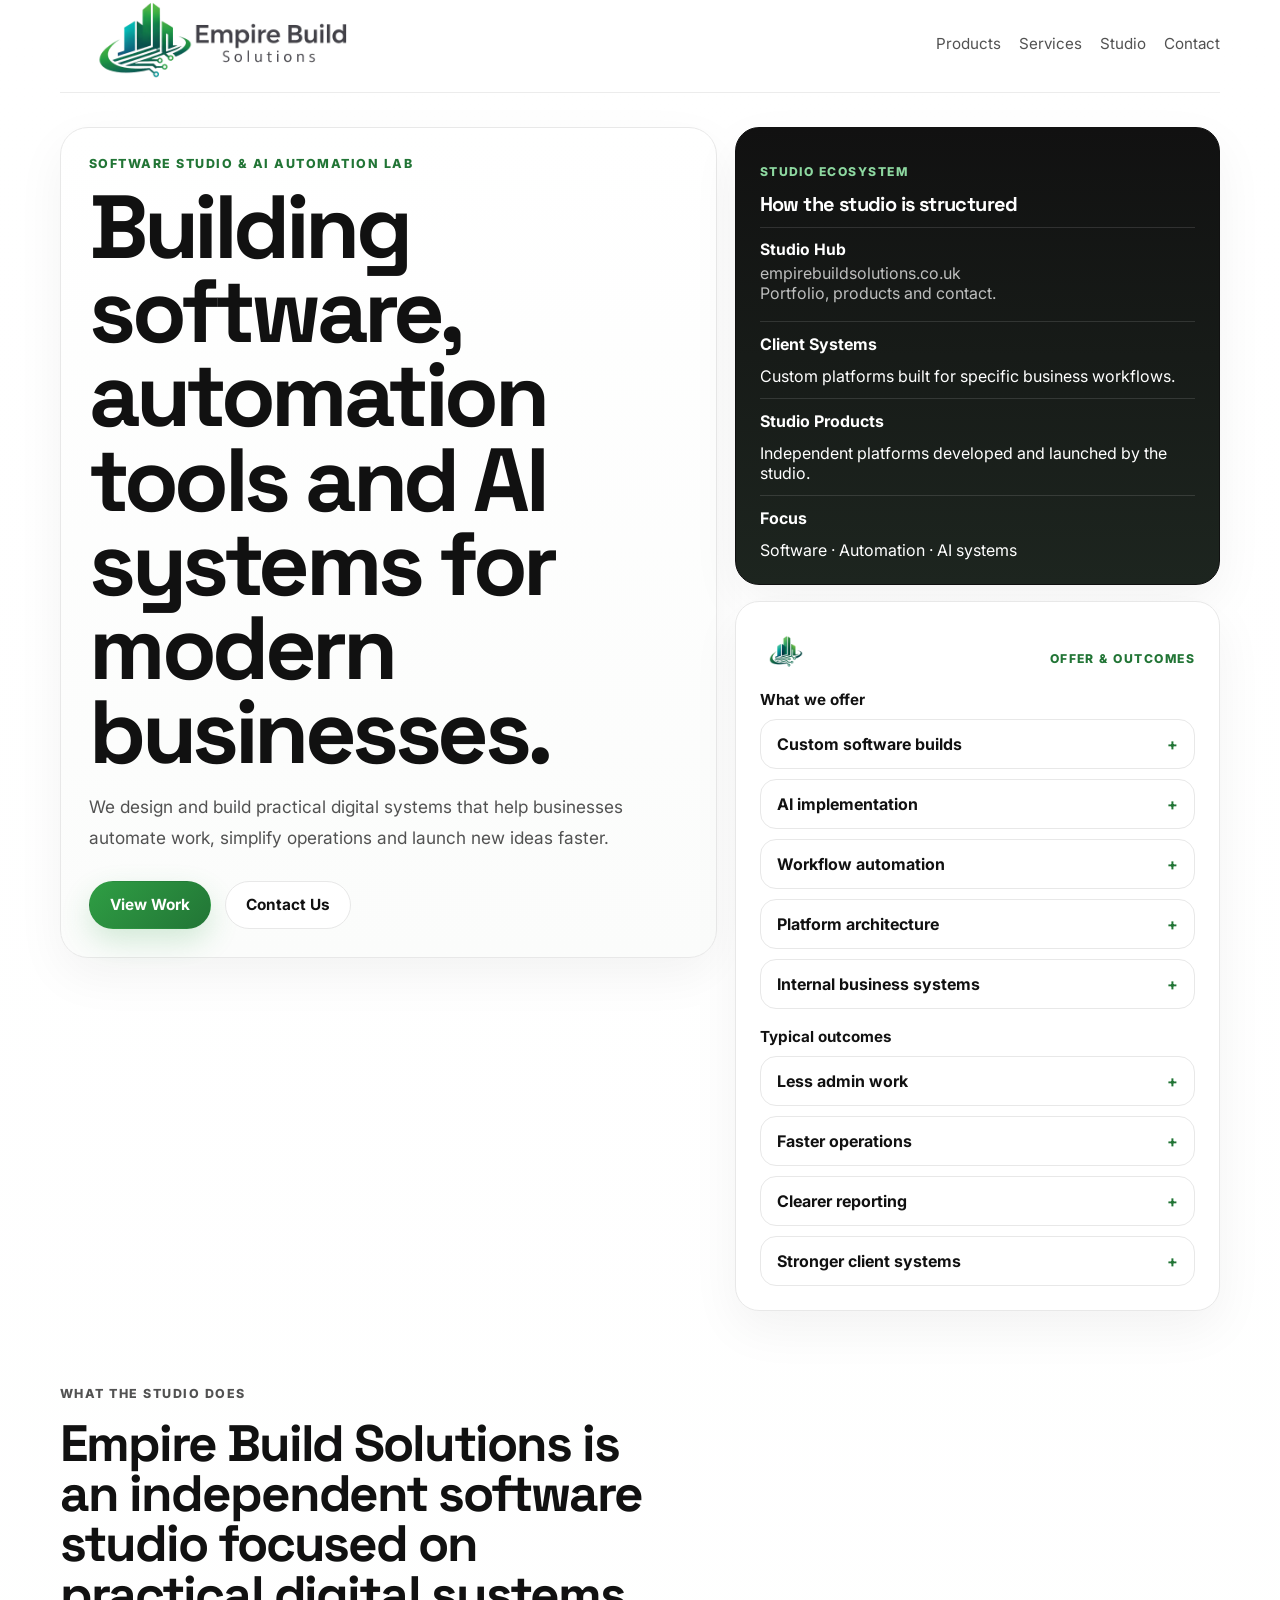
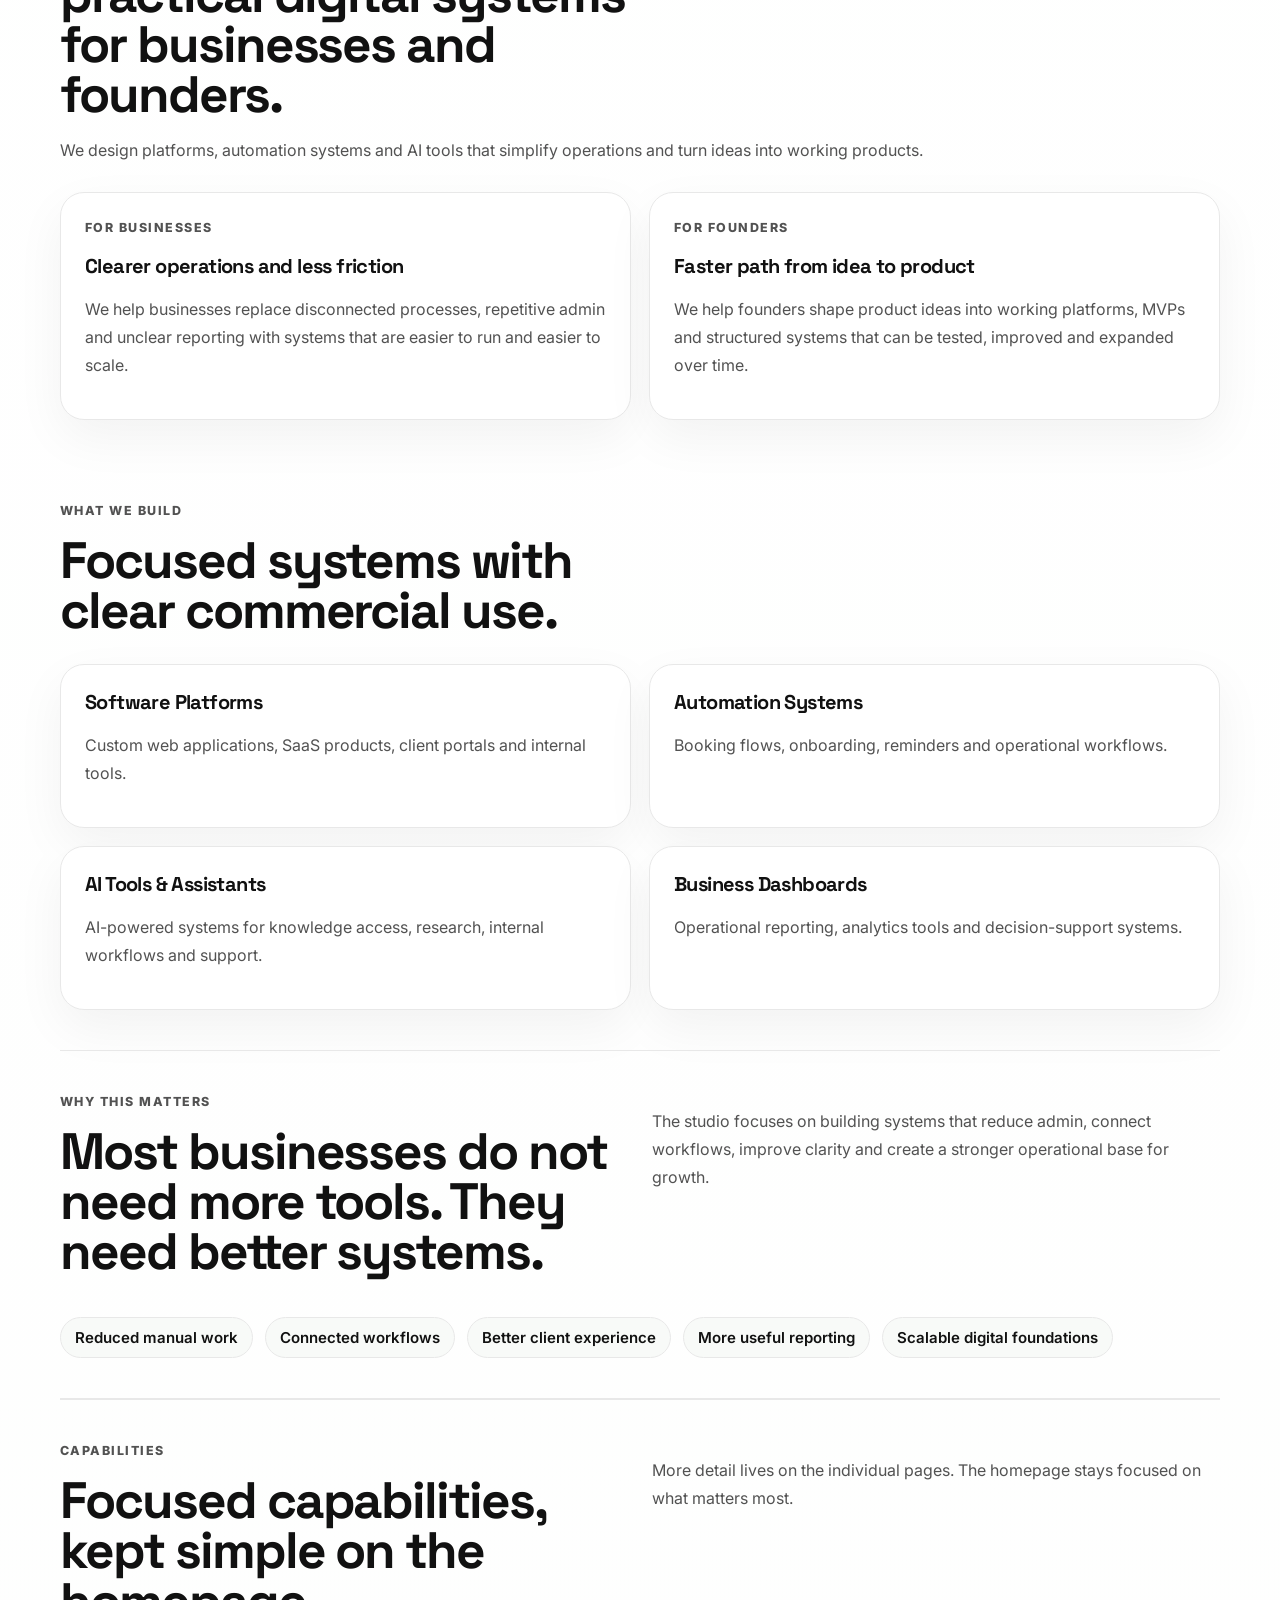
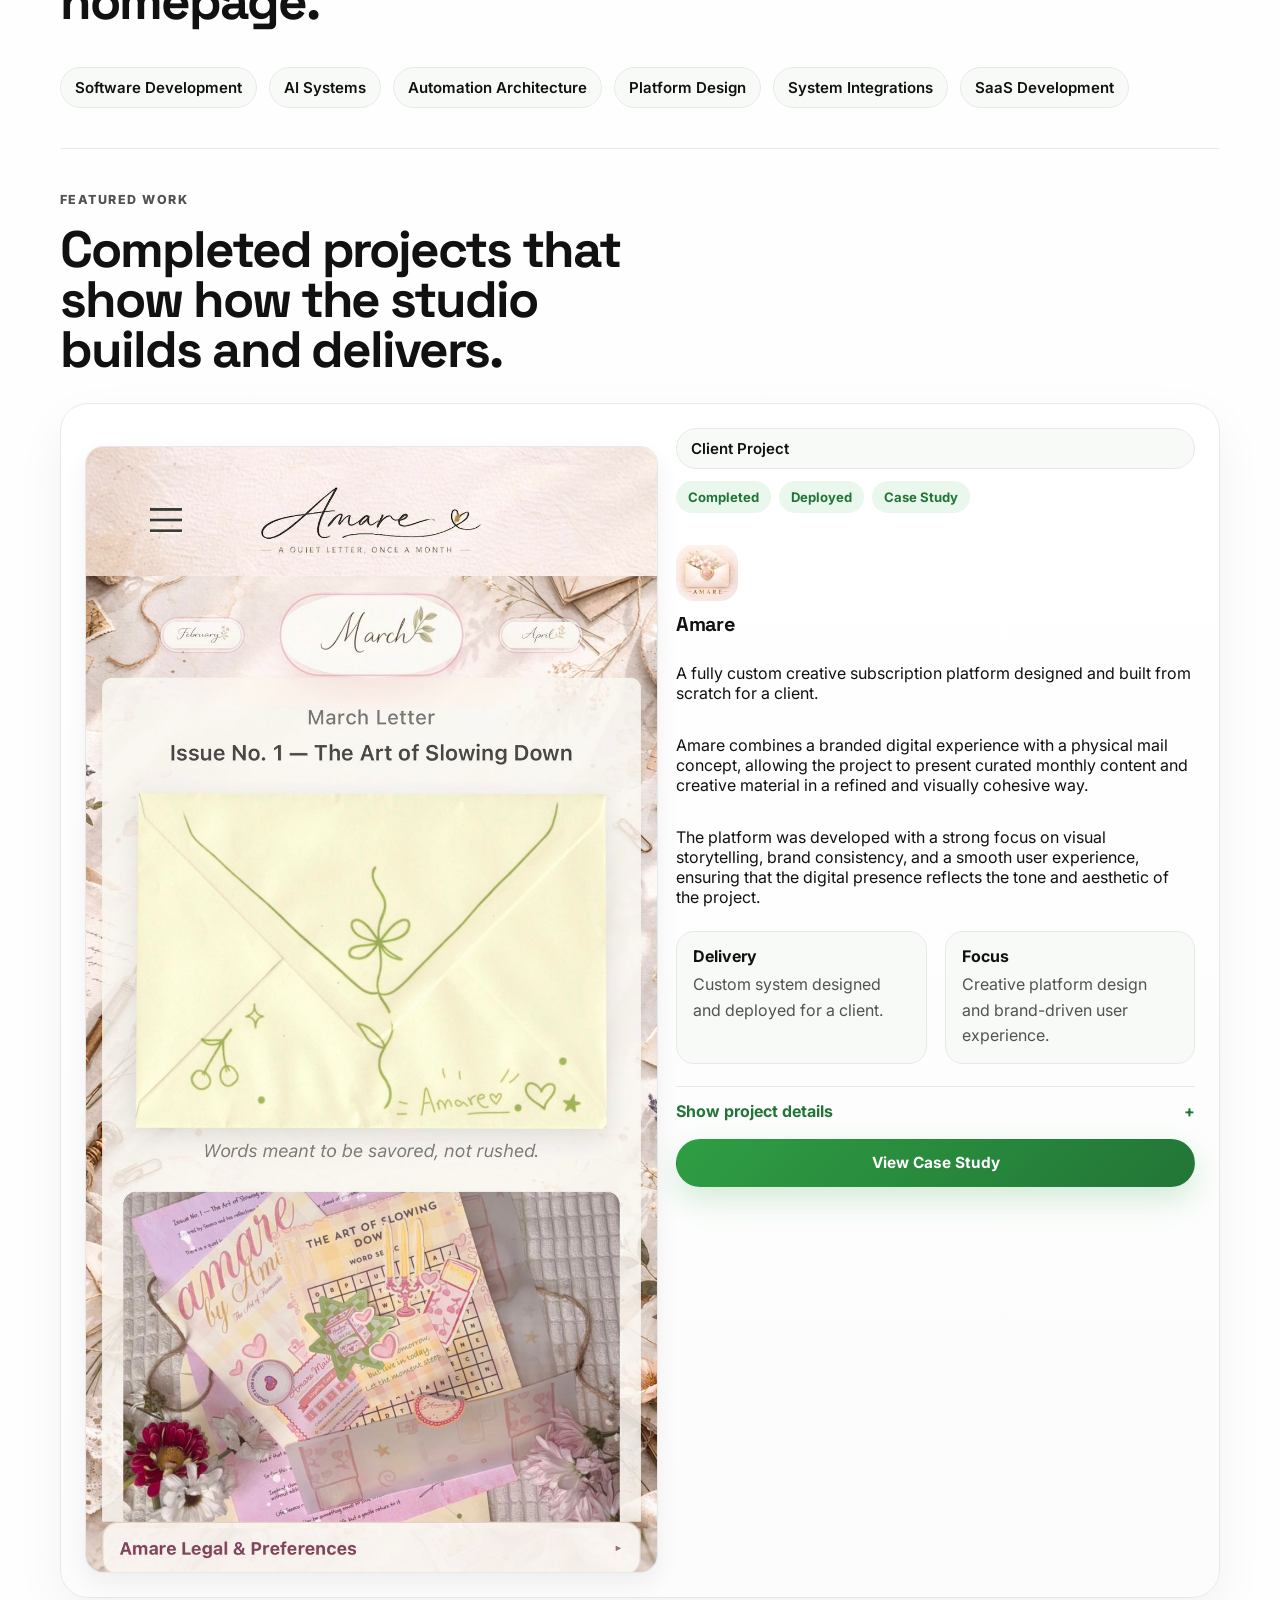
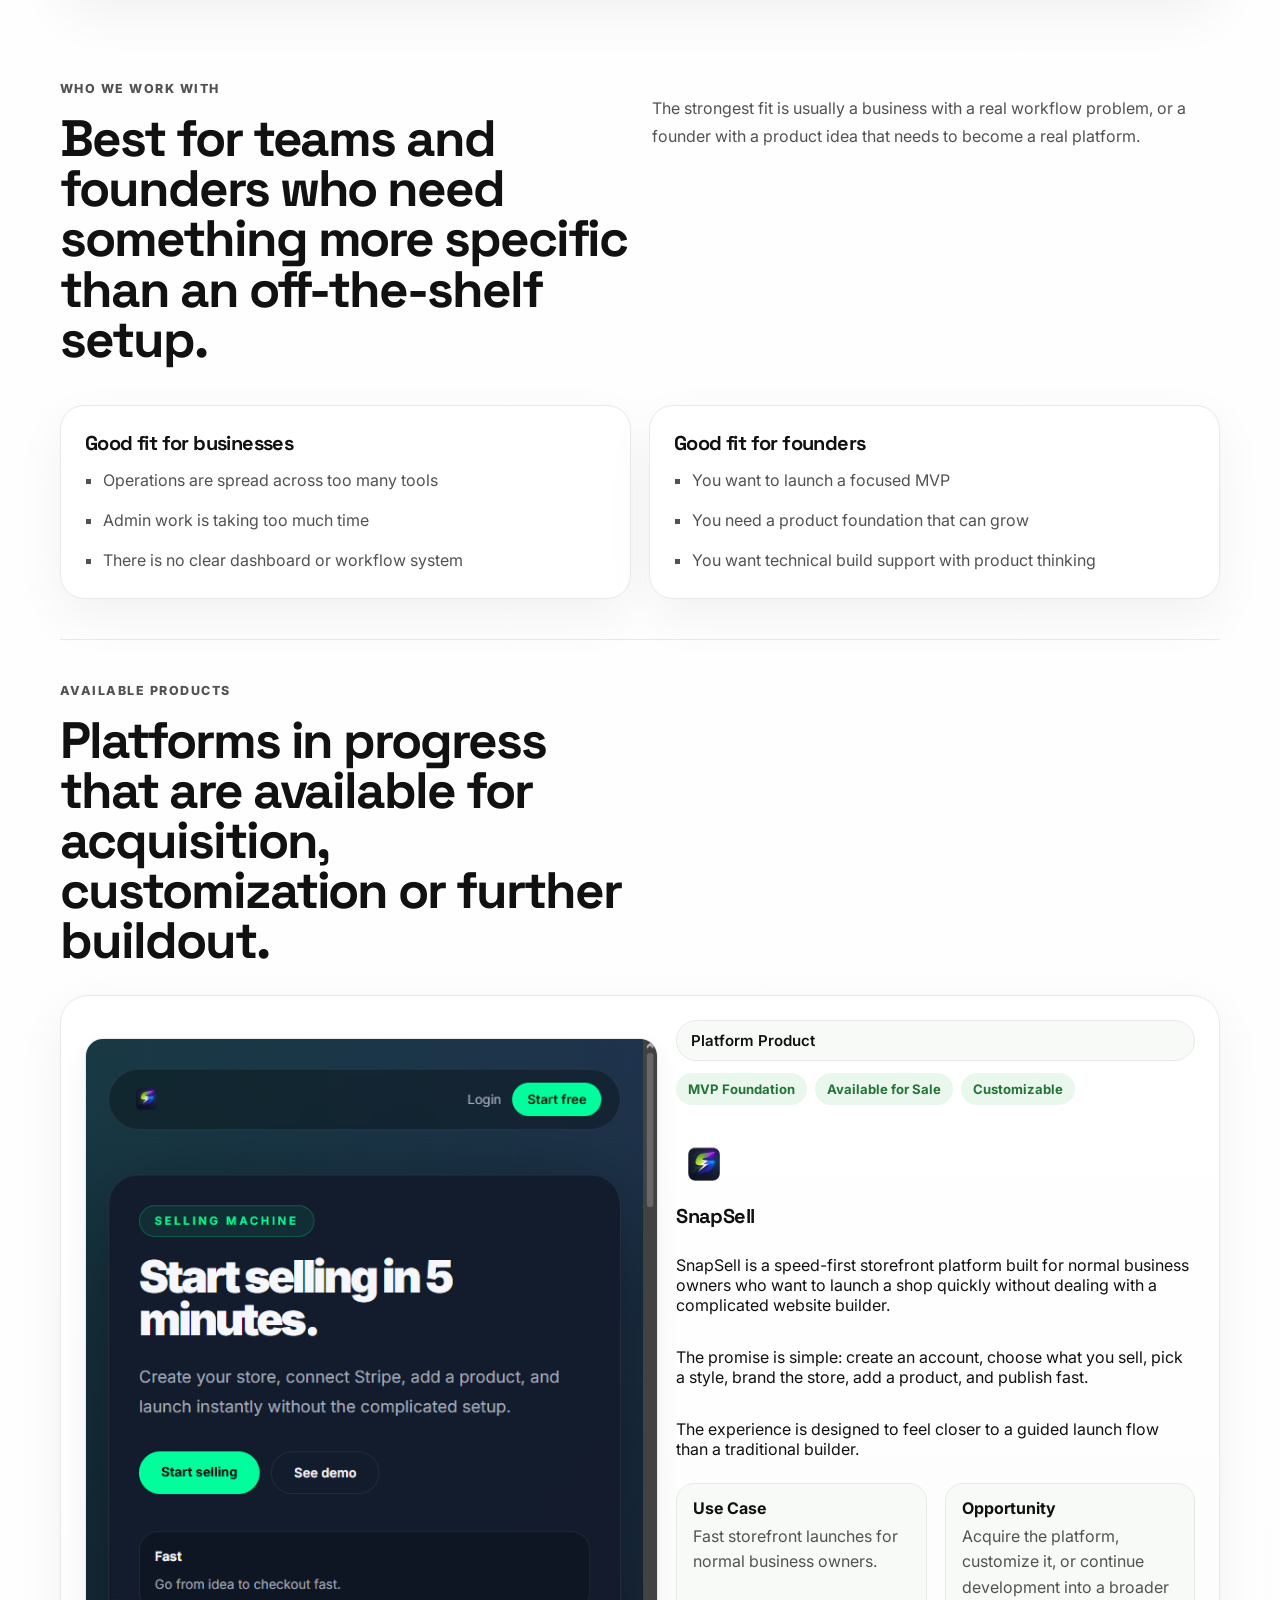
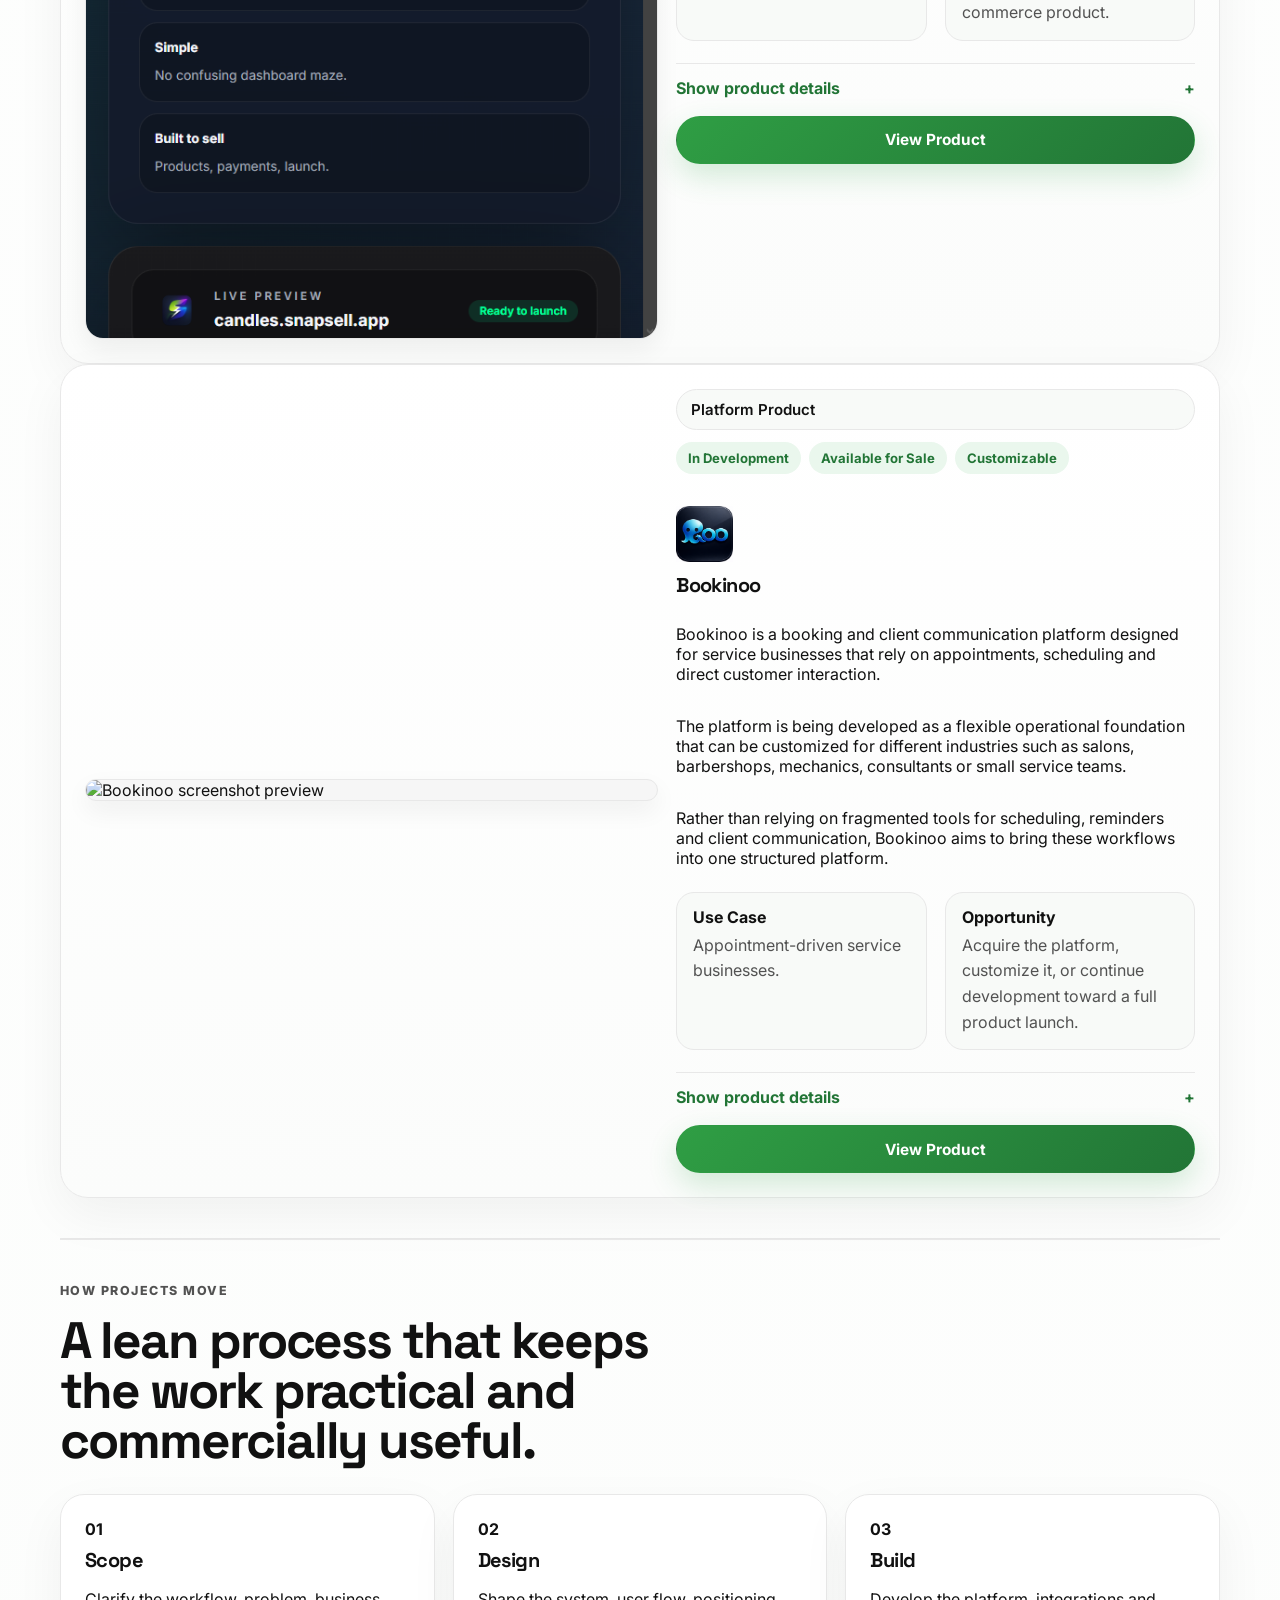
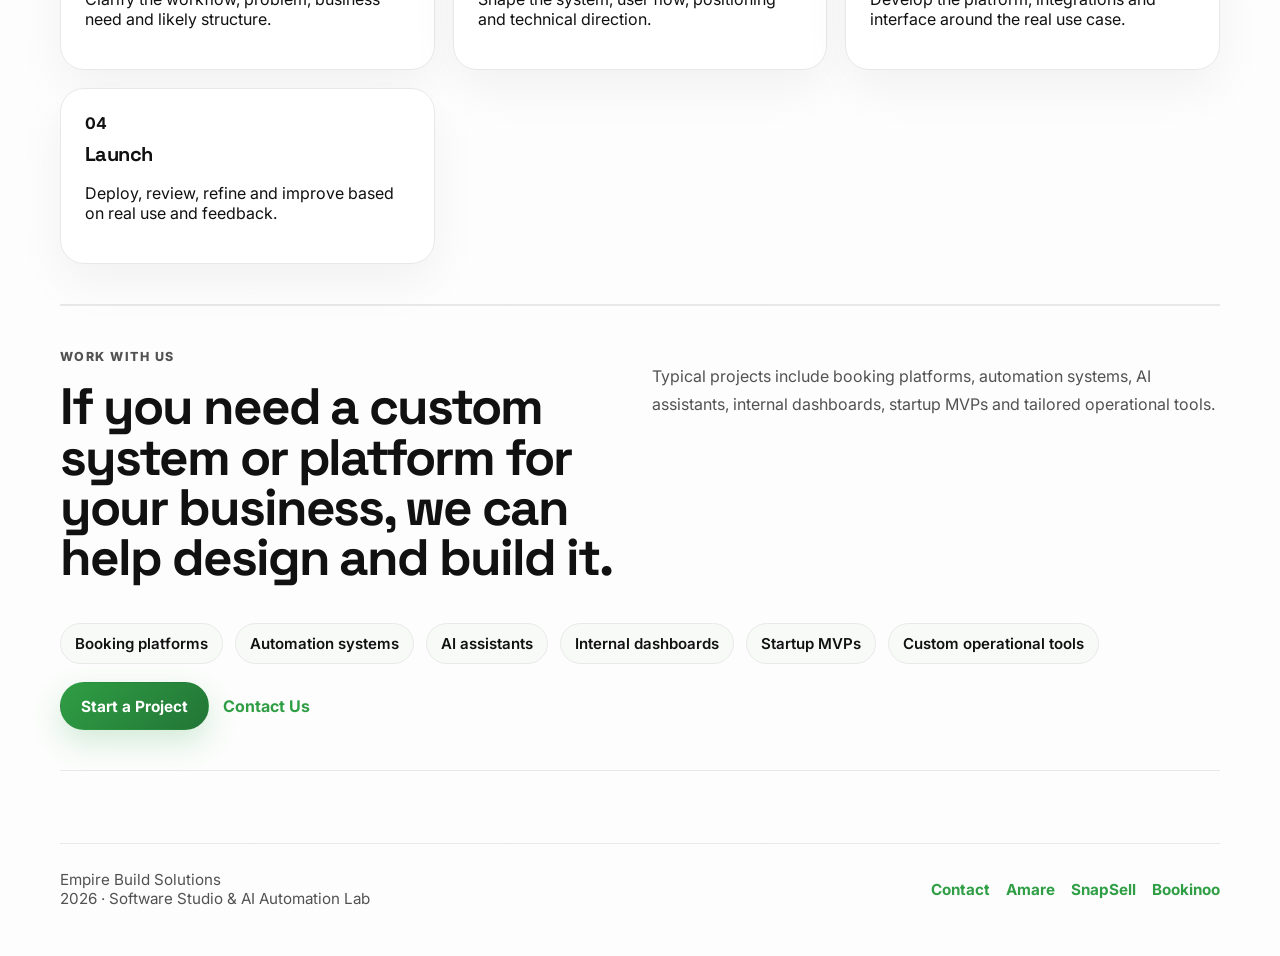
==== commit 41809fa7: "update footer links and Bookinoo visuals" ====
--- a/index.html
+++ b/index.html
@@ -39,7 +39,7 @@
     <main>
       <section class="hero-section">
         <div class="hero-layout">
-          <div class="hero-copy wide">
+          <div class="hero-copy wide hero-card">
             <p class="eyebrow">Software Studio & AI Automation Lab</p>
             <h1>Building software, automation tools and AI systems for modern businesses.</h1>
             <p class="intro">We design and build practical digital systems that help businesses automate work, simplify operations and launch new ideas faster.</p>
@@ -329,7 +329,7 @@
         </article>
         <article class="showcase-panel">
           <div class="showcase-media">
-            <img class="project-shot showcase-image" src="assets/projects/bookinoo/bookinoo-screenshot.jpeg" alt="Bookinoo screenshot preview" loading="lazy" decoding="async">
+            <img class="project-shot showcase-image" src="assets/projects/bookinoo/bookinoo-screenshot-1.png" alt="Bookinoo screenshot preview" loading="lazy" decoding="async">
           </div>
           <div class="showcase-content">
             <span class="product-label">Platform Product</span>
@@ -422,8 +422,8 @@
       <div class="footer-products">
         <a href="contact.html">Contact</a>
         <a href="https://amare.empirebuildsolutions.co.uk" target="_blank" rel="noreferrer">Amare</a>
-        <a href="snapsell.html">SnapSell</a>
-        <a href="bookinoo.html">Bookinoo</a>
+        <a href="https://snapsell.empirebuildsolutions.co.uk" target="_blank" rel="noreferrer">SnapSell</a>
+        <a href="https://bookinoo.empirebuildsolutions.co.uk" target="_blank" rel="noreferrer">Bookinoo</a>
       </div>
     </footer>
   </div>
--- a/styles.css
+++ b/styles.css
@@ -206,6 +206,14 @@
 .hero-copy.wide,
 .page-hero-copy {
   max-width: 920px;
+}
+
+.hero-card {
+  padding: 28px;
+  border: 1px solid var(--line);
+  border-radius: 28px;
+  background: linear-gradient(180deg, #ffffff 0%, #fbfcfb 100%);
+  box-shadow: var(--shadow);
 }
 
 .hero-snapshot {
@@ -1028,6 +1036,10 @@
     border-radius: 20px;
   }
 
+  .hero-card {
+    padding: 22px;
+  }
+
   .snapshot-head {
     align-items: center;
     flex-direction: row;
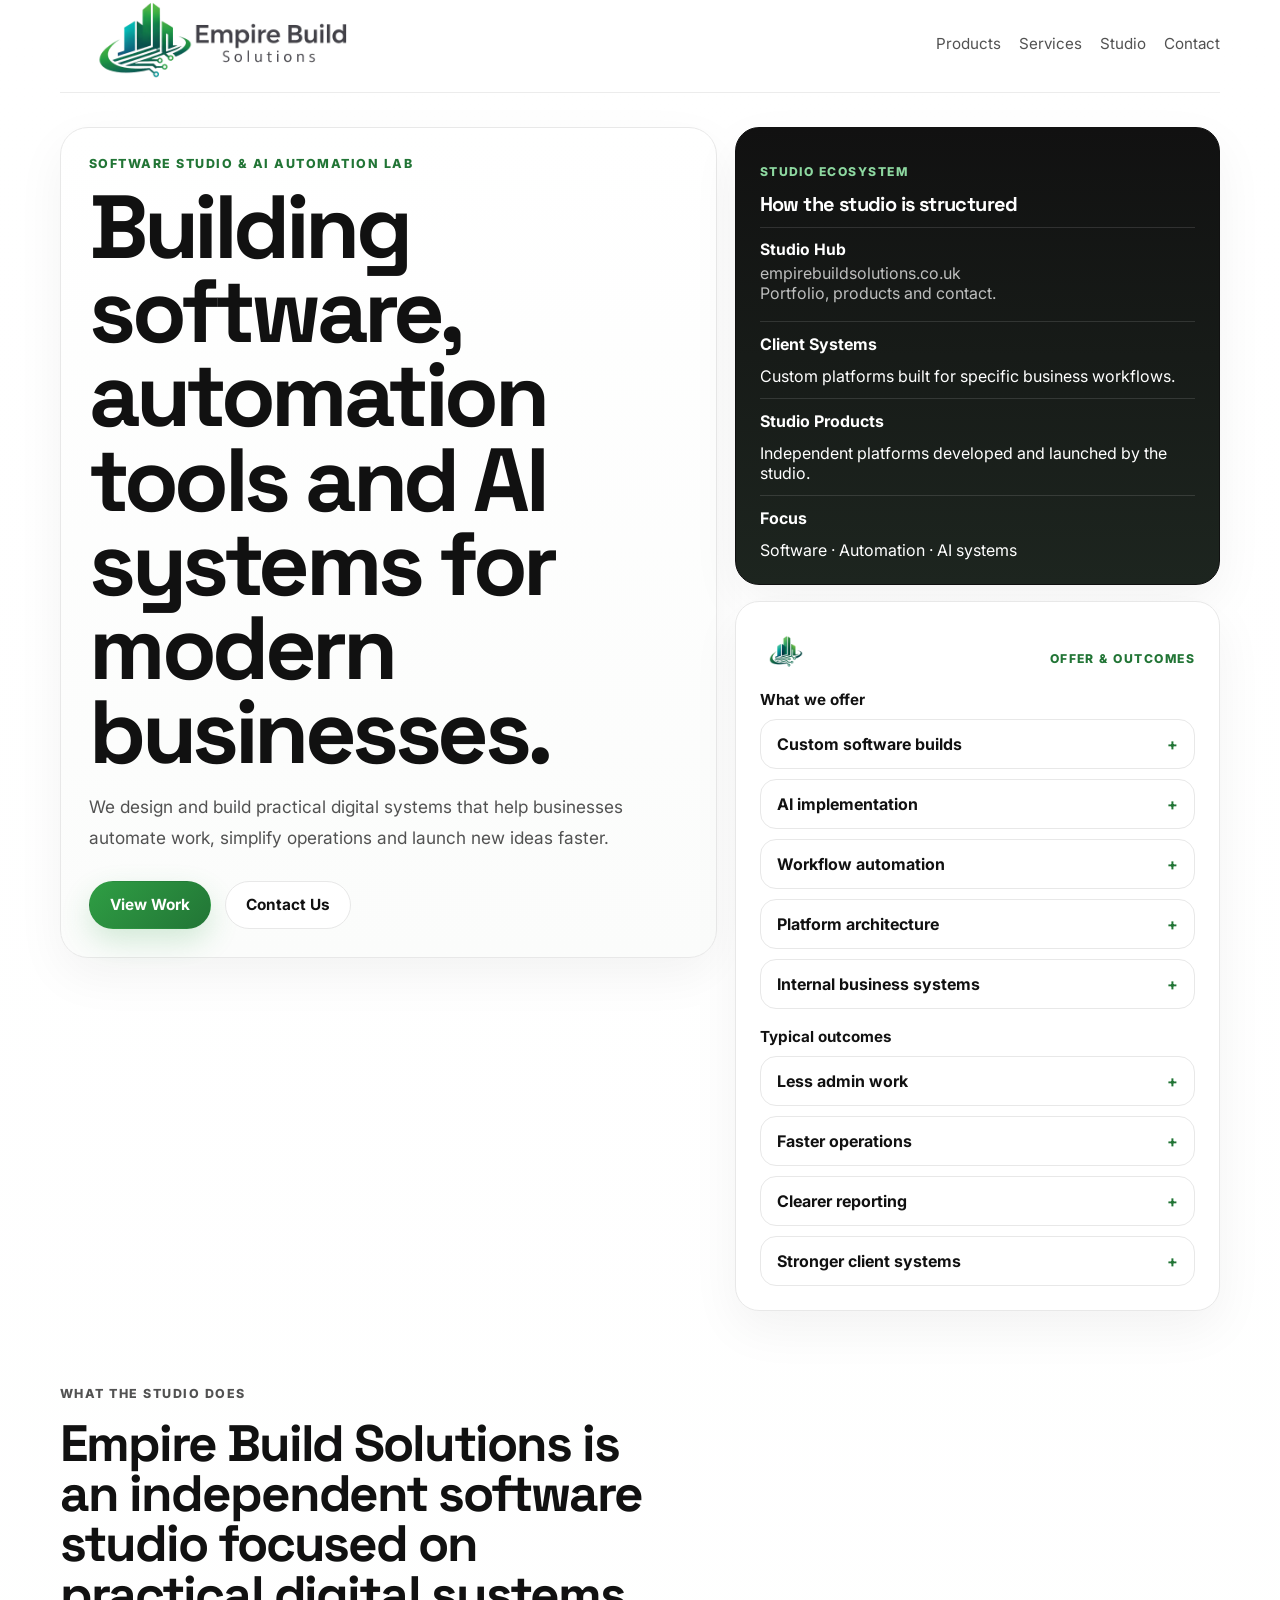
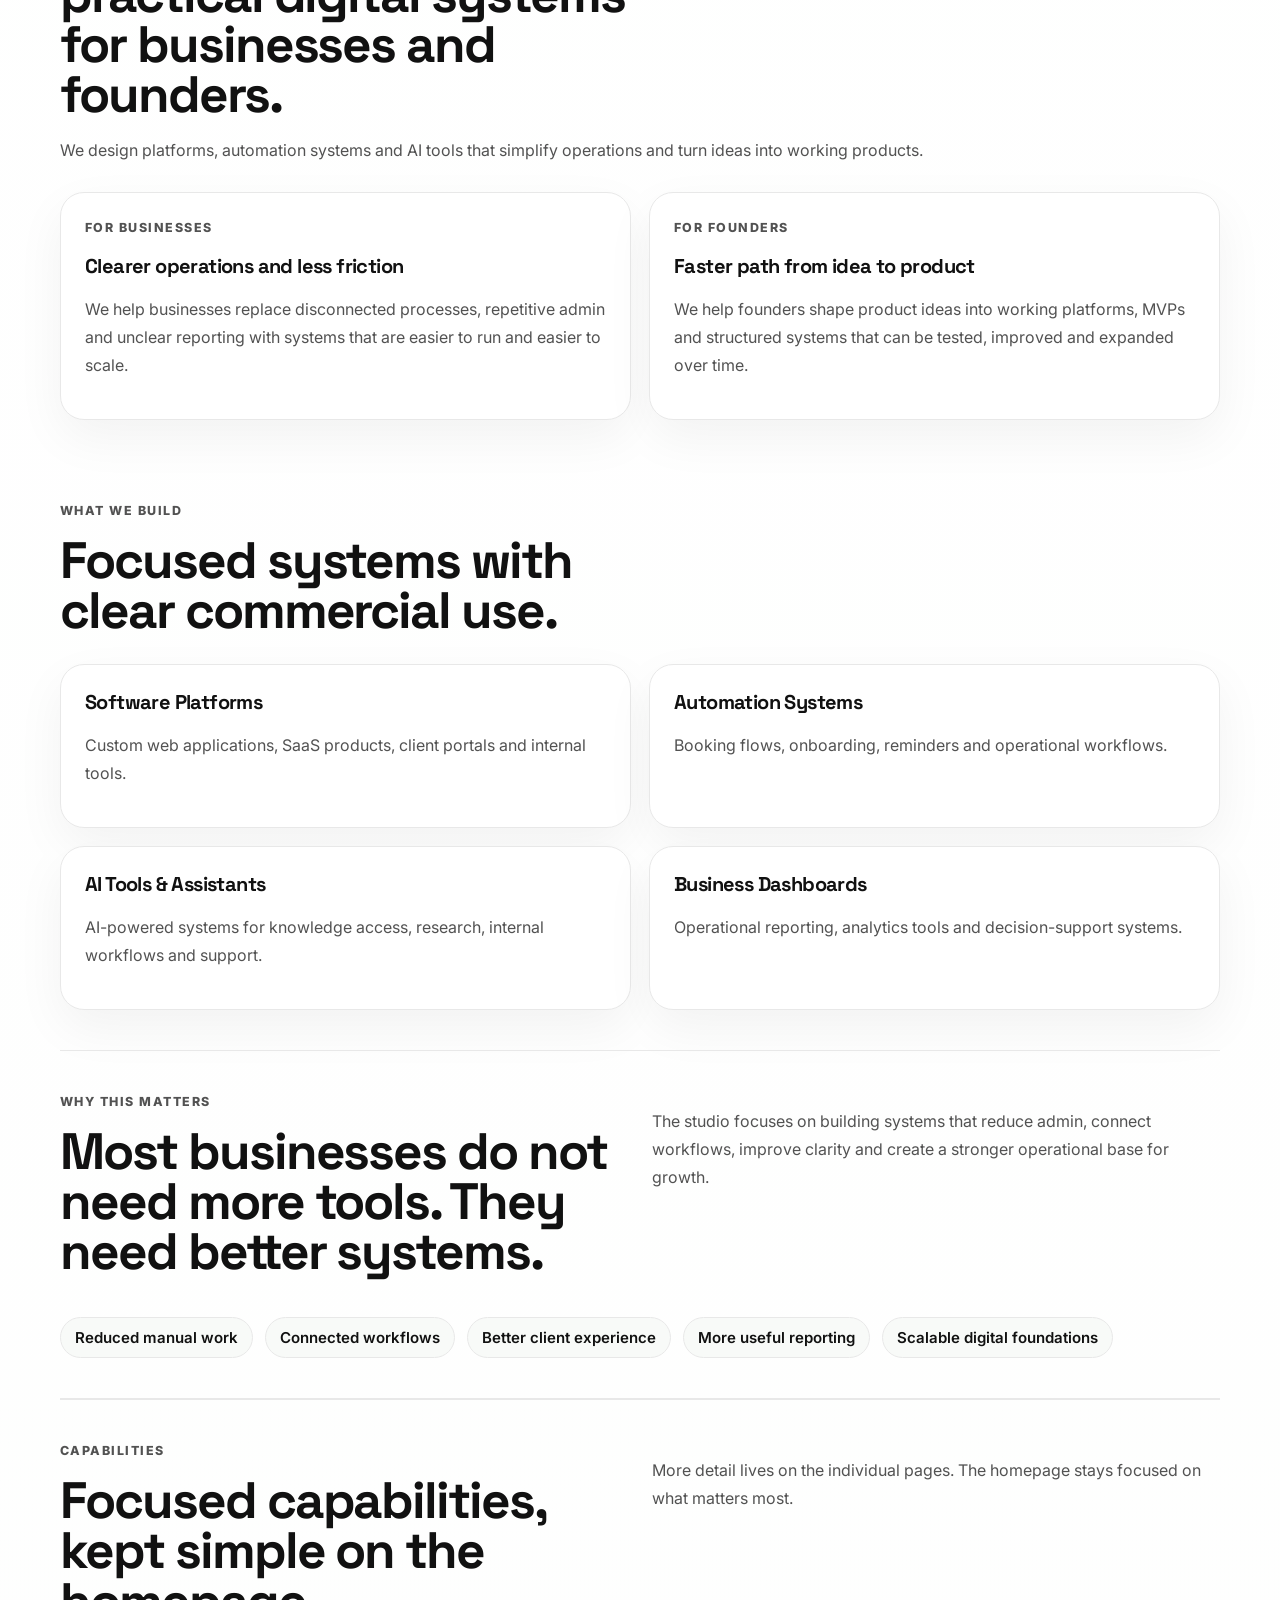
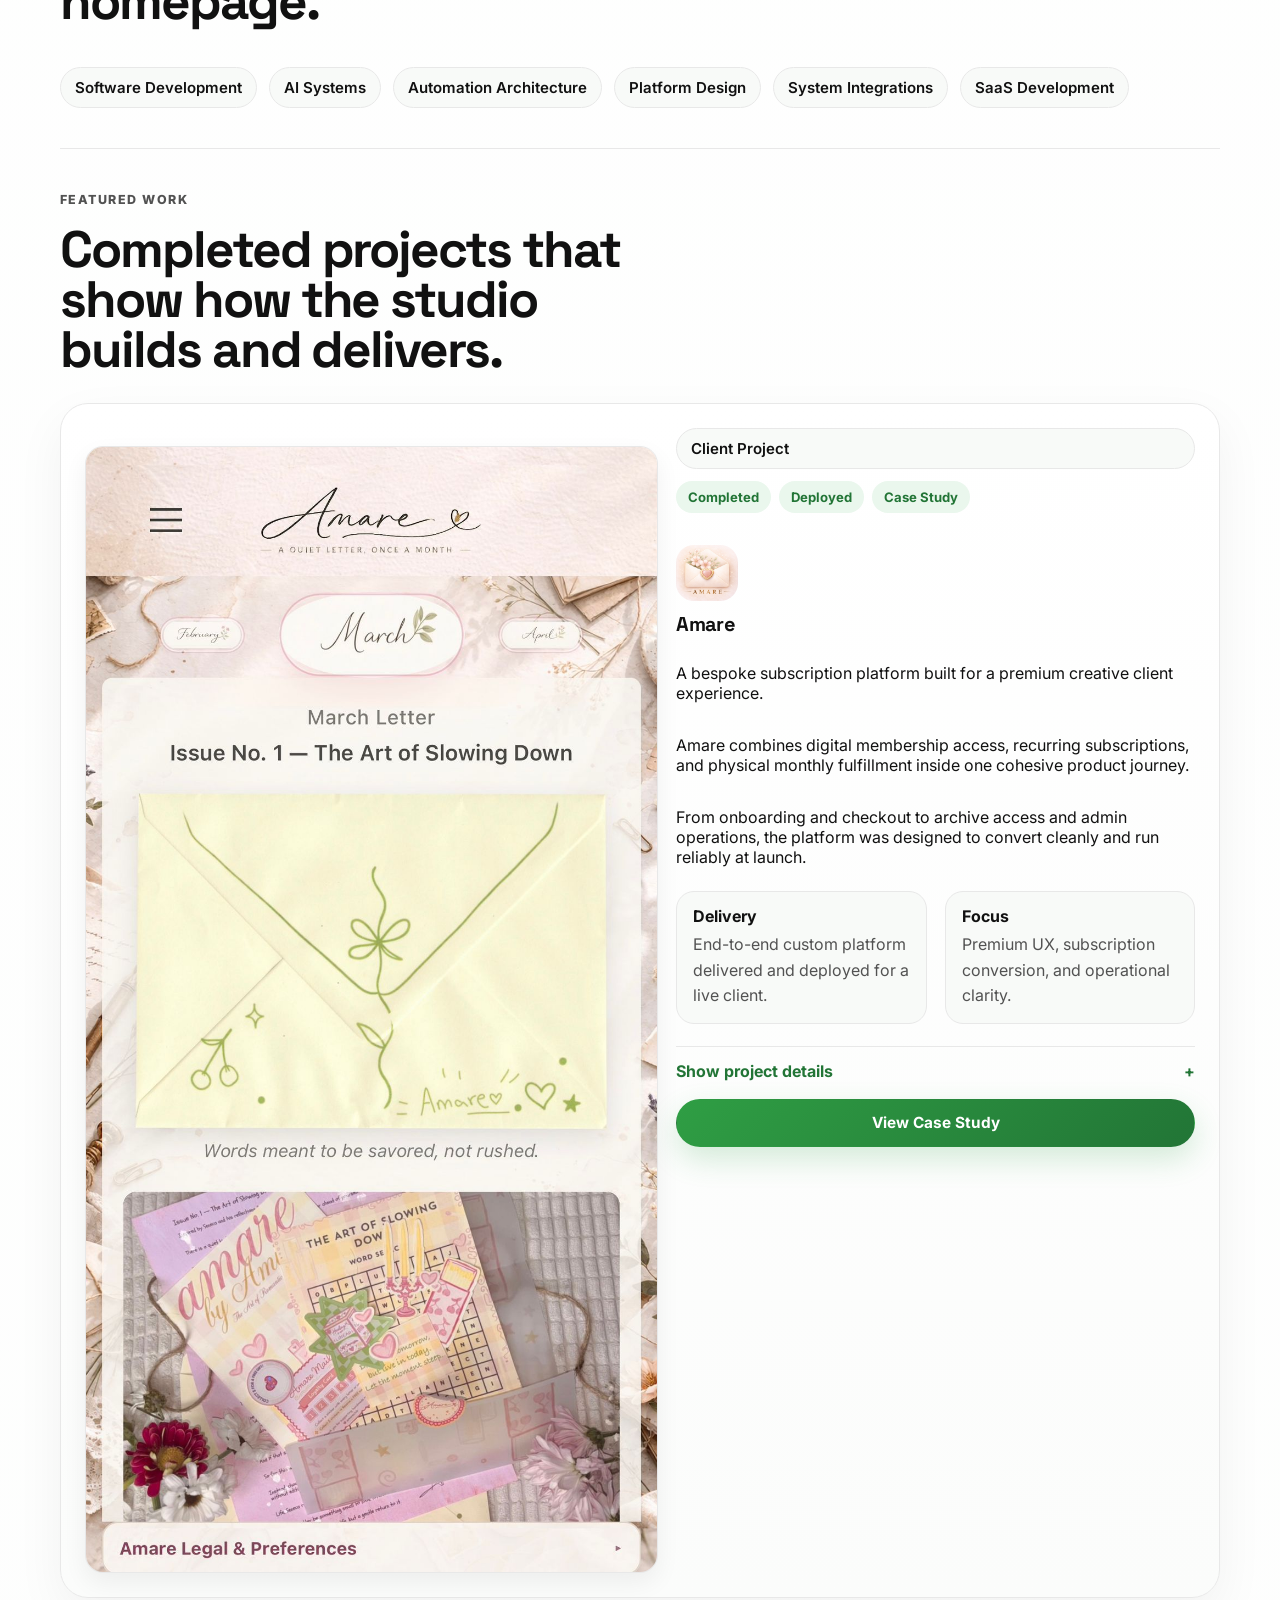
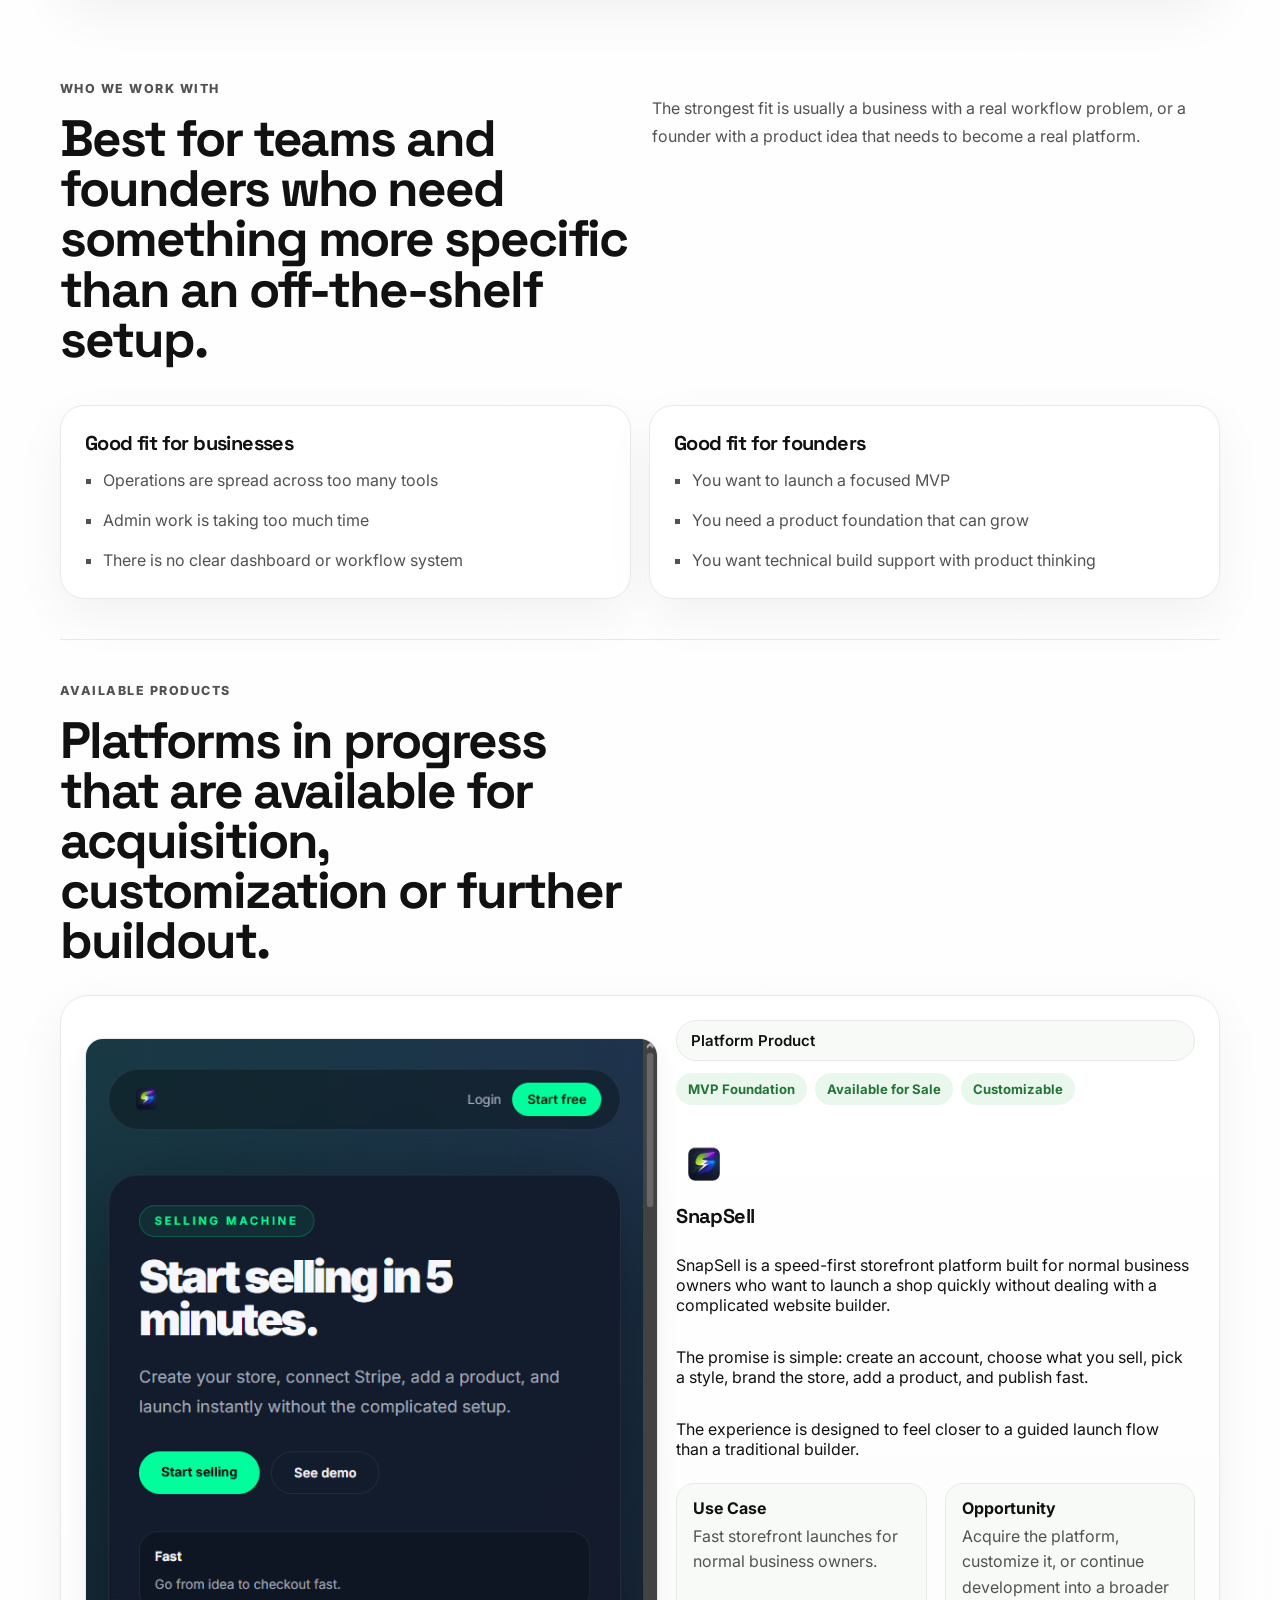
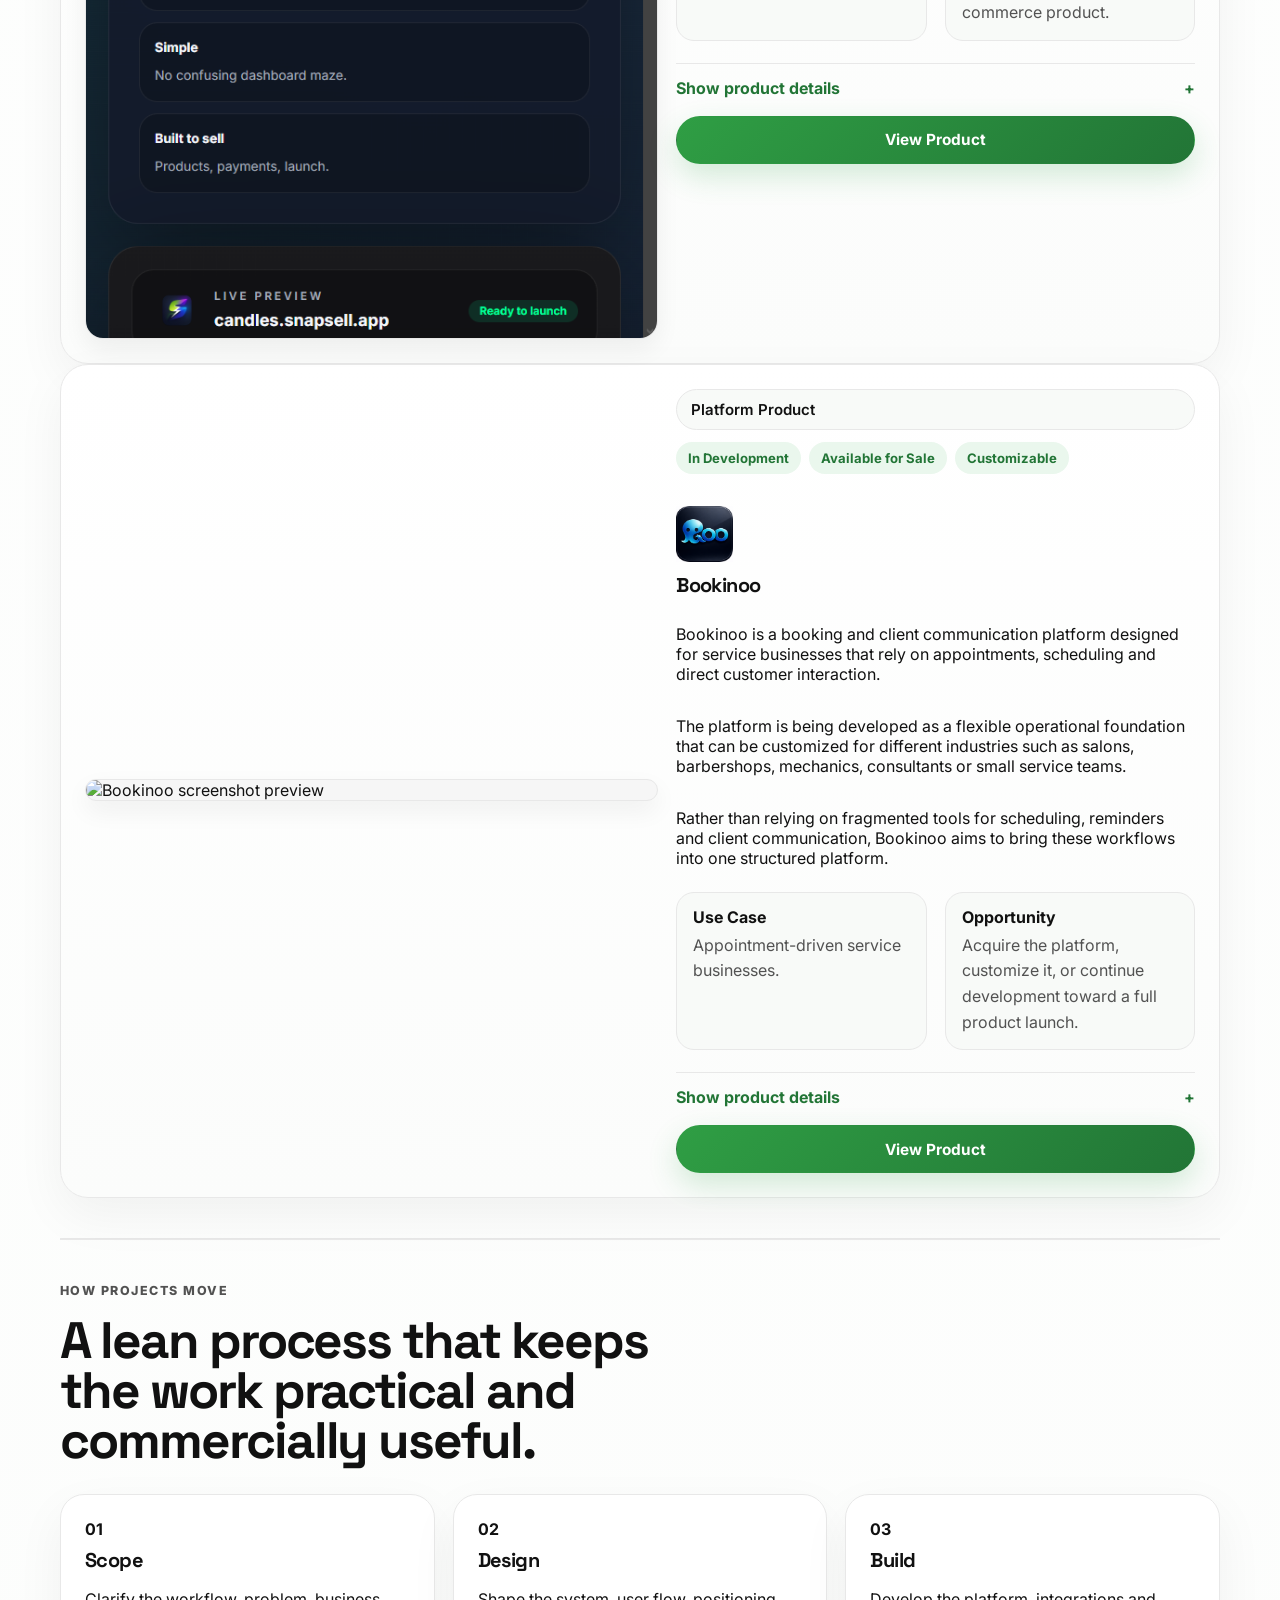
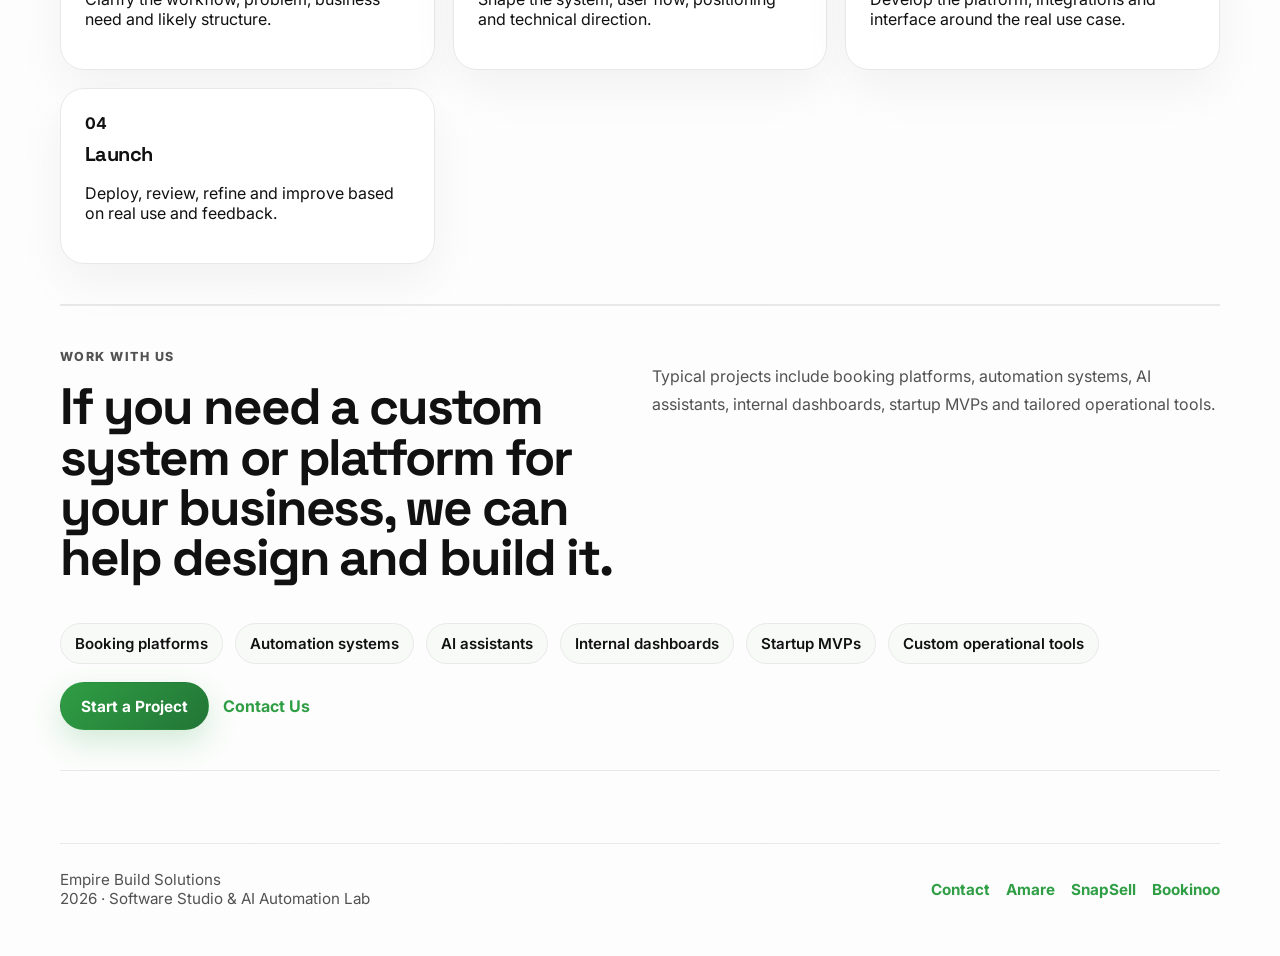
==== commit 7110f141: "update Amare case study messaging for sales focus" ====
--- a/index.html
+++ b/index.html
@@ -214,30 +214,30 @@
             </div>
             <img class="project-logo project-logo-rounded" src="assets/projects/amare/amare-logo.png" alt="Amare logo" loading="lazy" decoding="async">
             <h3>Amare</h3>
-            <p>A fully custom creative subscription platform designed and built from scratch for a client.</p>
-            <p>Amare combines a branded digital experience with a physical mail concept, allowing the project to present curated monthly content and creative material in a refined and visually cohesive way.</p>
-            <p>The platform was developed with a strong focus on visual storytelling, brand consistency, and a smooth user experience, ensuring that the digital presence reflects the tone and aesthetic of the project.</p>
+            <p>A bespoke subscription platform built for a premium creative client experience.</p>
+            <p>Amare combines digital membership access, recurring subscriptions, and physical monthly fulfillment inside one cohesive product journey.</p>
+            <p>From onboarding and checkout to archive access and admin operations, the platform was designed to convert cleanly and run reliably at launch.</p>
             <div class="showcase-meta">
-              <div><strong>Delivery</strong><span>Custom system designed and deployed for a client.</span></div>
-              <div><strong>Focus</strong><span>Creative platform design and brand-driven user experience.</span></div>
+              <div><strong>Delivery</strong><span>End-to-end custom platform delivered and deployed for a live client.</span></div>
+              <div><strong>Focus</strong><span>Premium UX, subscription conversion, and operational clarity.</span></div>
             </div>
             <details class="expand-card">
               <summary>Show project details</summary>
               <div class="showcase-copy">
                 <h4>Project Overview</h4>
-                <p>Amare was commissioned as a bespoke client platform to support a creative mail subscription concept. The goal was to build a site that could communicate the value of the subscription clearly while maintaining a soft, artistic visual language.</p>
-                <p>The project required a fully custom structure rather than a template-based solution, allowing the design and experience to be tailored specifically to the brand.</p>
+                <p>Amare was commissioned to launch a premium subscription concept where digital content and physical delivery needed to feel part of one brand world.</p>
+                <p>The project required a fully custom build rather than a template setup, so the product flow, tone, and conversion journey could match the client brand precisely.</p>
                 <h4>Key Elements Delivered</h4>
                 <ul class="check-list">
-                  <li>Custom front-end interface designed around the brand identity</li>
-                  <li>Responsive layout optimized for both desktop and mobile</li>
-                  <li>Structured product presentation for subscription tiers</li>
-                  <li>Visual storytelling through layout and content flow</li>
-                  <li>Clean, lightweight architecture designed for long-term use</li>
+                  <li>Custom brand-led interface with a soft premium visual system</li>
+                  <li>Responsive subscription journey optimized across mobile and desktop</li>
+                  <li>Tiered plan presentation with clear pricing and decision flow</li>
+                  <li>Integrated customer accounts, content access, and archive logic</li>
+                  <li>Admin and operations tooling to support ongoing monthly delivery</li>
                 </ul>
                 <h4>Outcome</h4>
-                <p>The result is a polished client-facing platform that presents the subscription concept clearly while supporting the creative direction of the brand.</p>
-                <p>The project demonstrates the studio's ability to design and build tailored digital platforms where brand experience is central to the product.</p>
+                <p>The result is a polished client-facing platform that communicates the offer clearly and supports a repeatable subscription business model.</p>
+                <p>This case study demonstrates how Empire Build Solutions designs and ships custom subscription products where brand experience and commercial performance both matter.</p>
               </div>
             </details>
             <a class="button button-primary" href="amare.html">View Case Study</a>
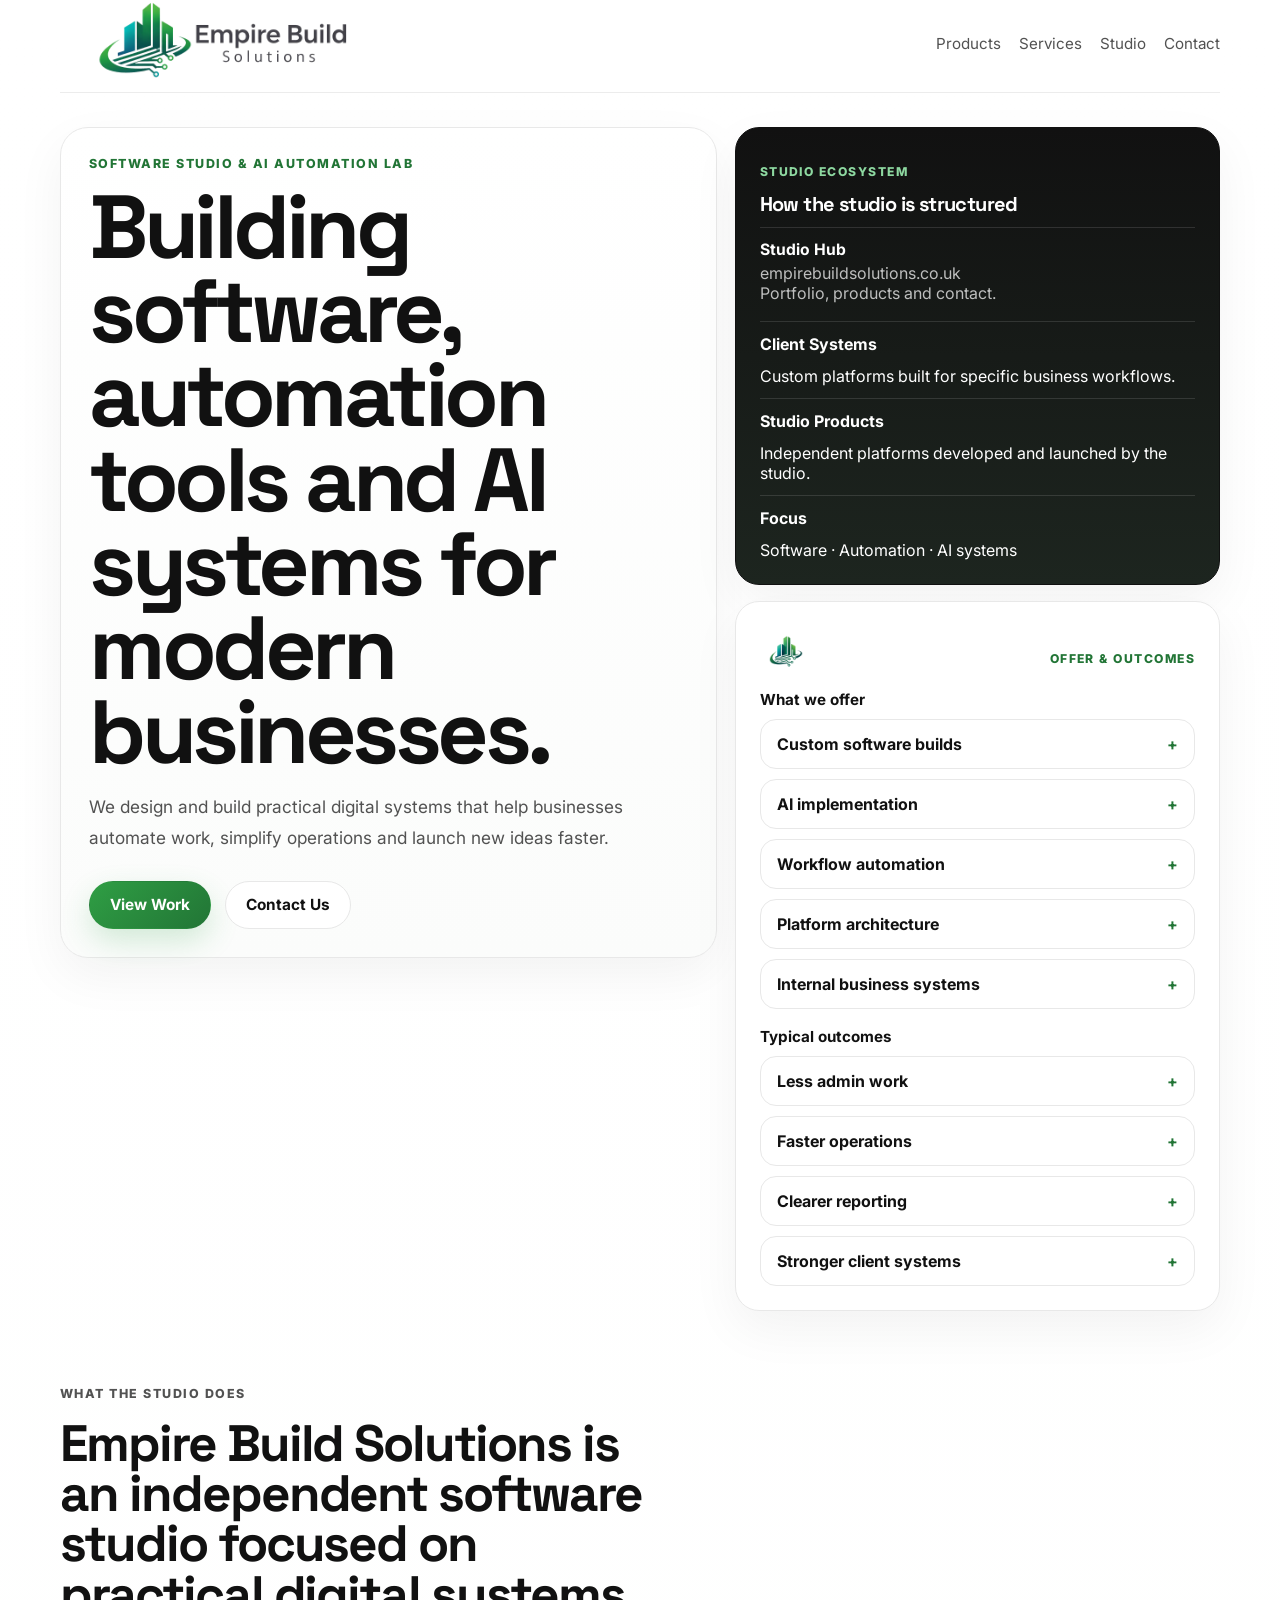
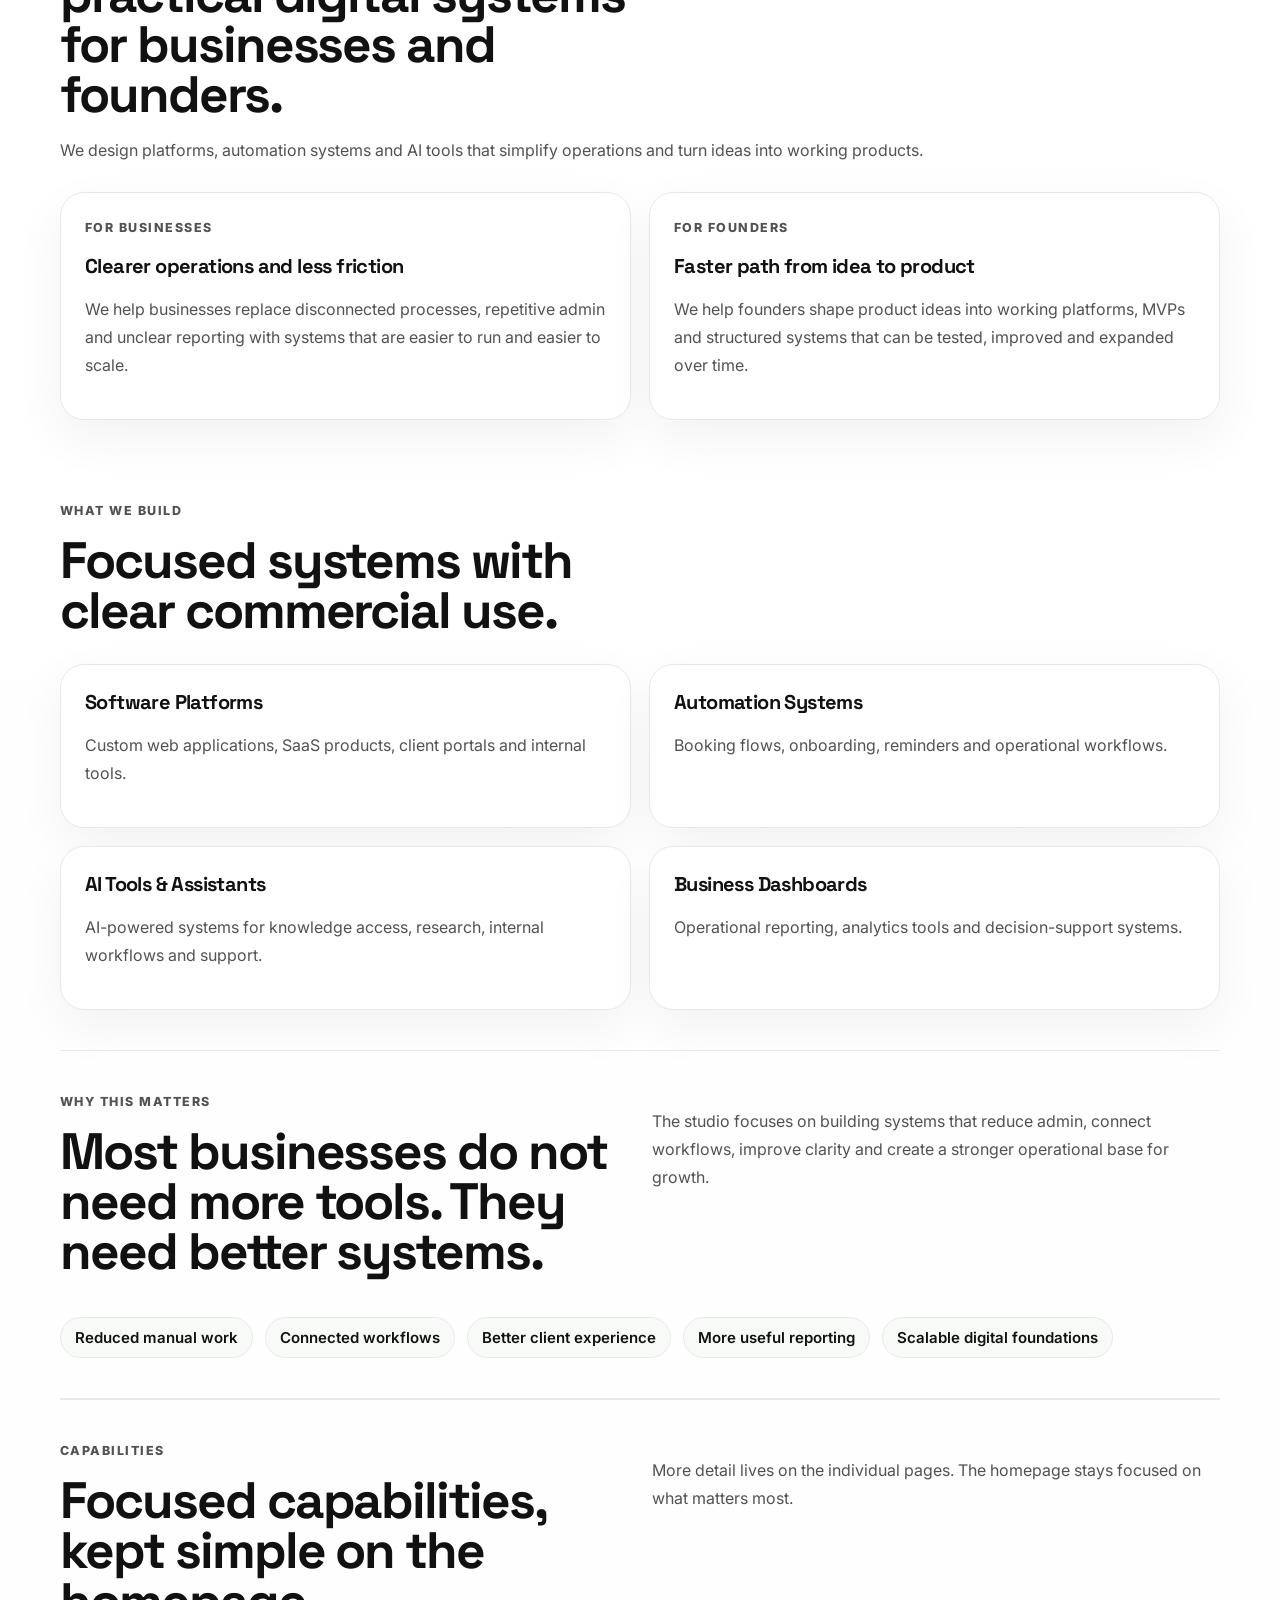
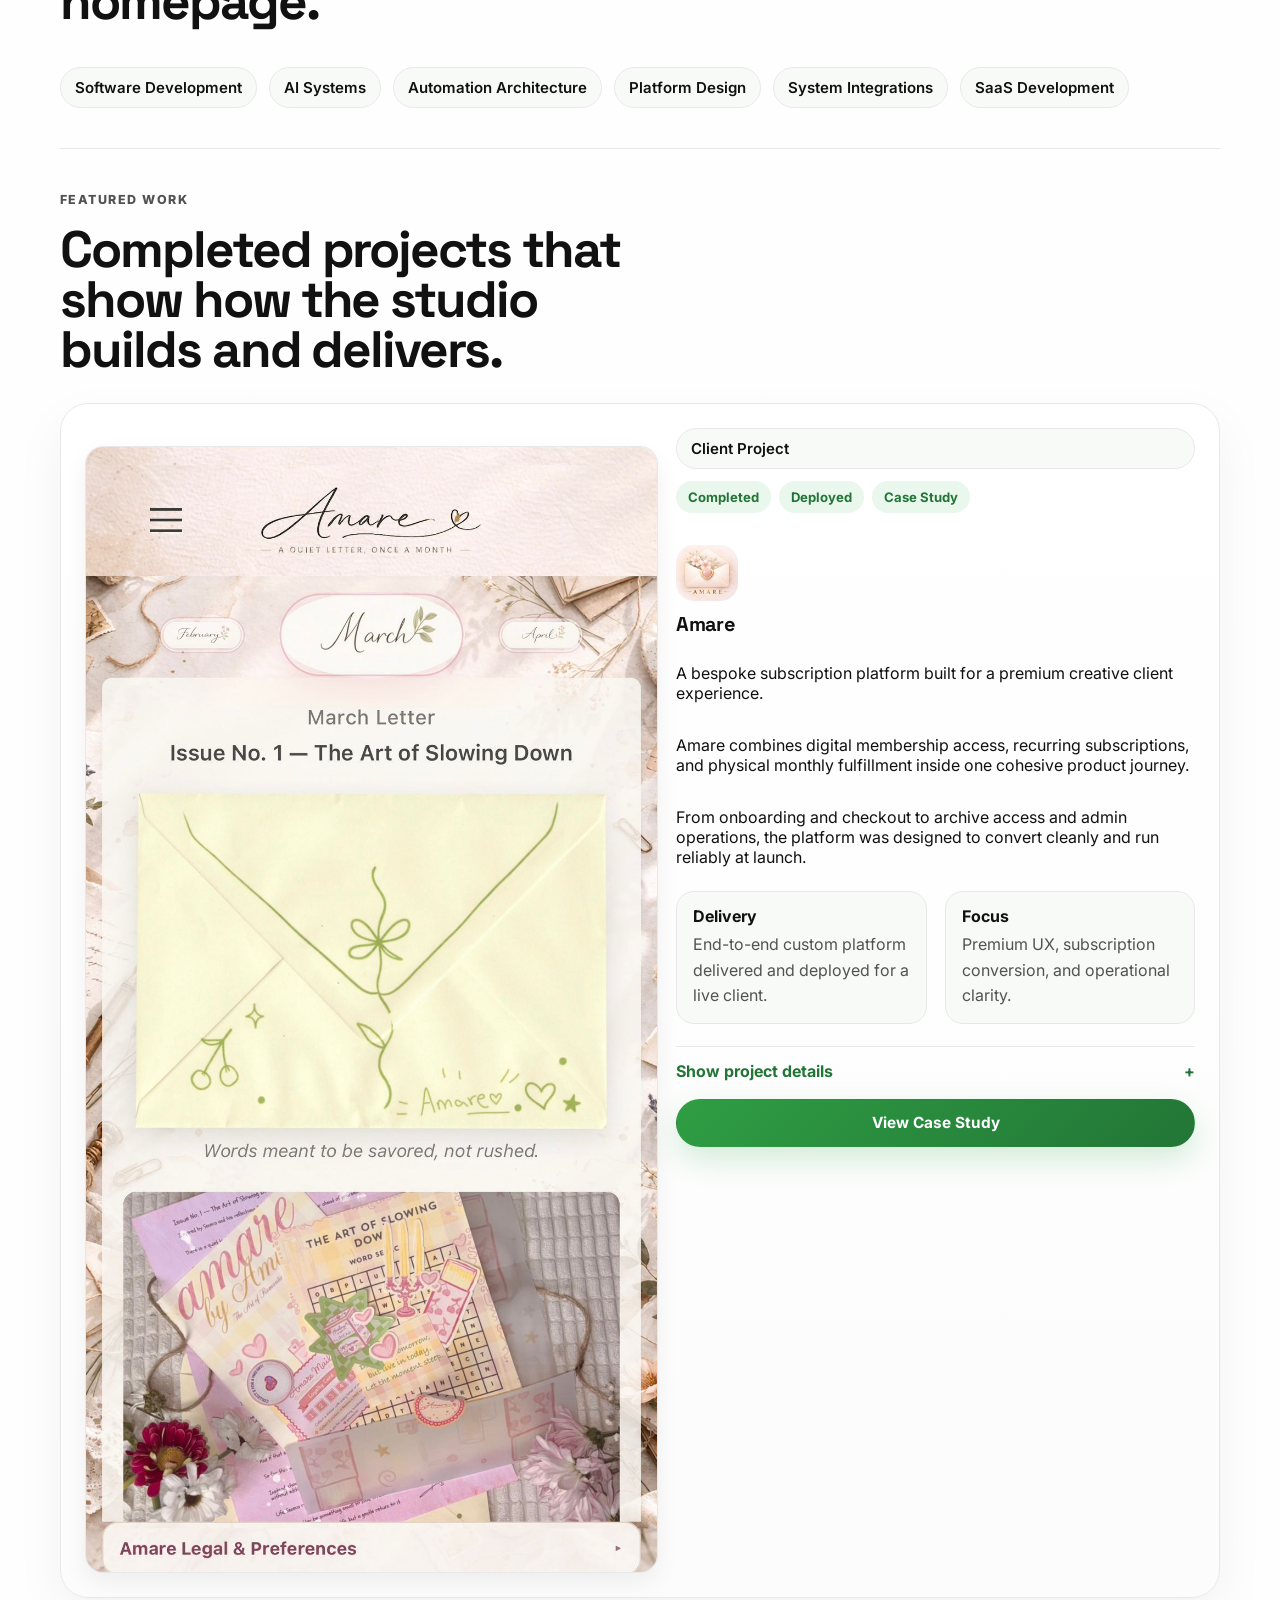
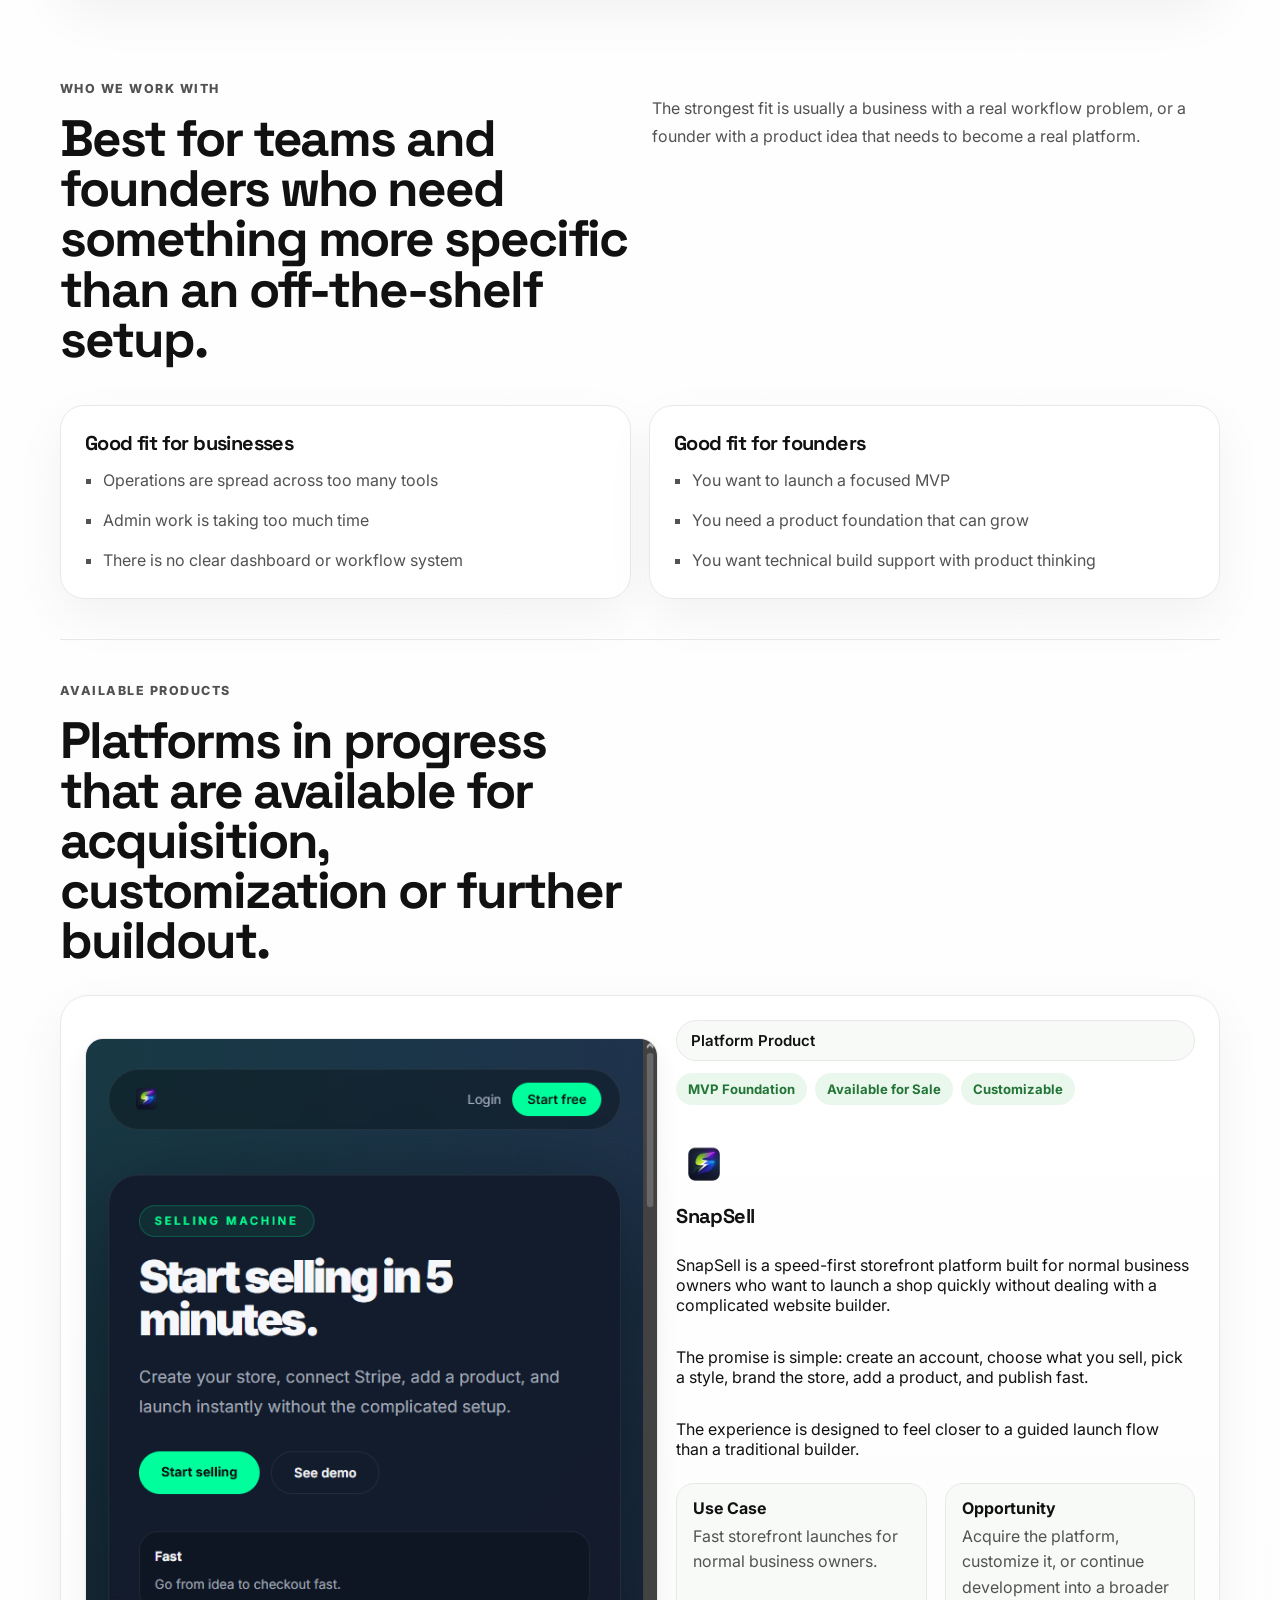
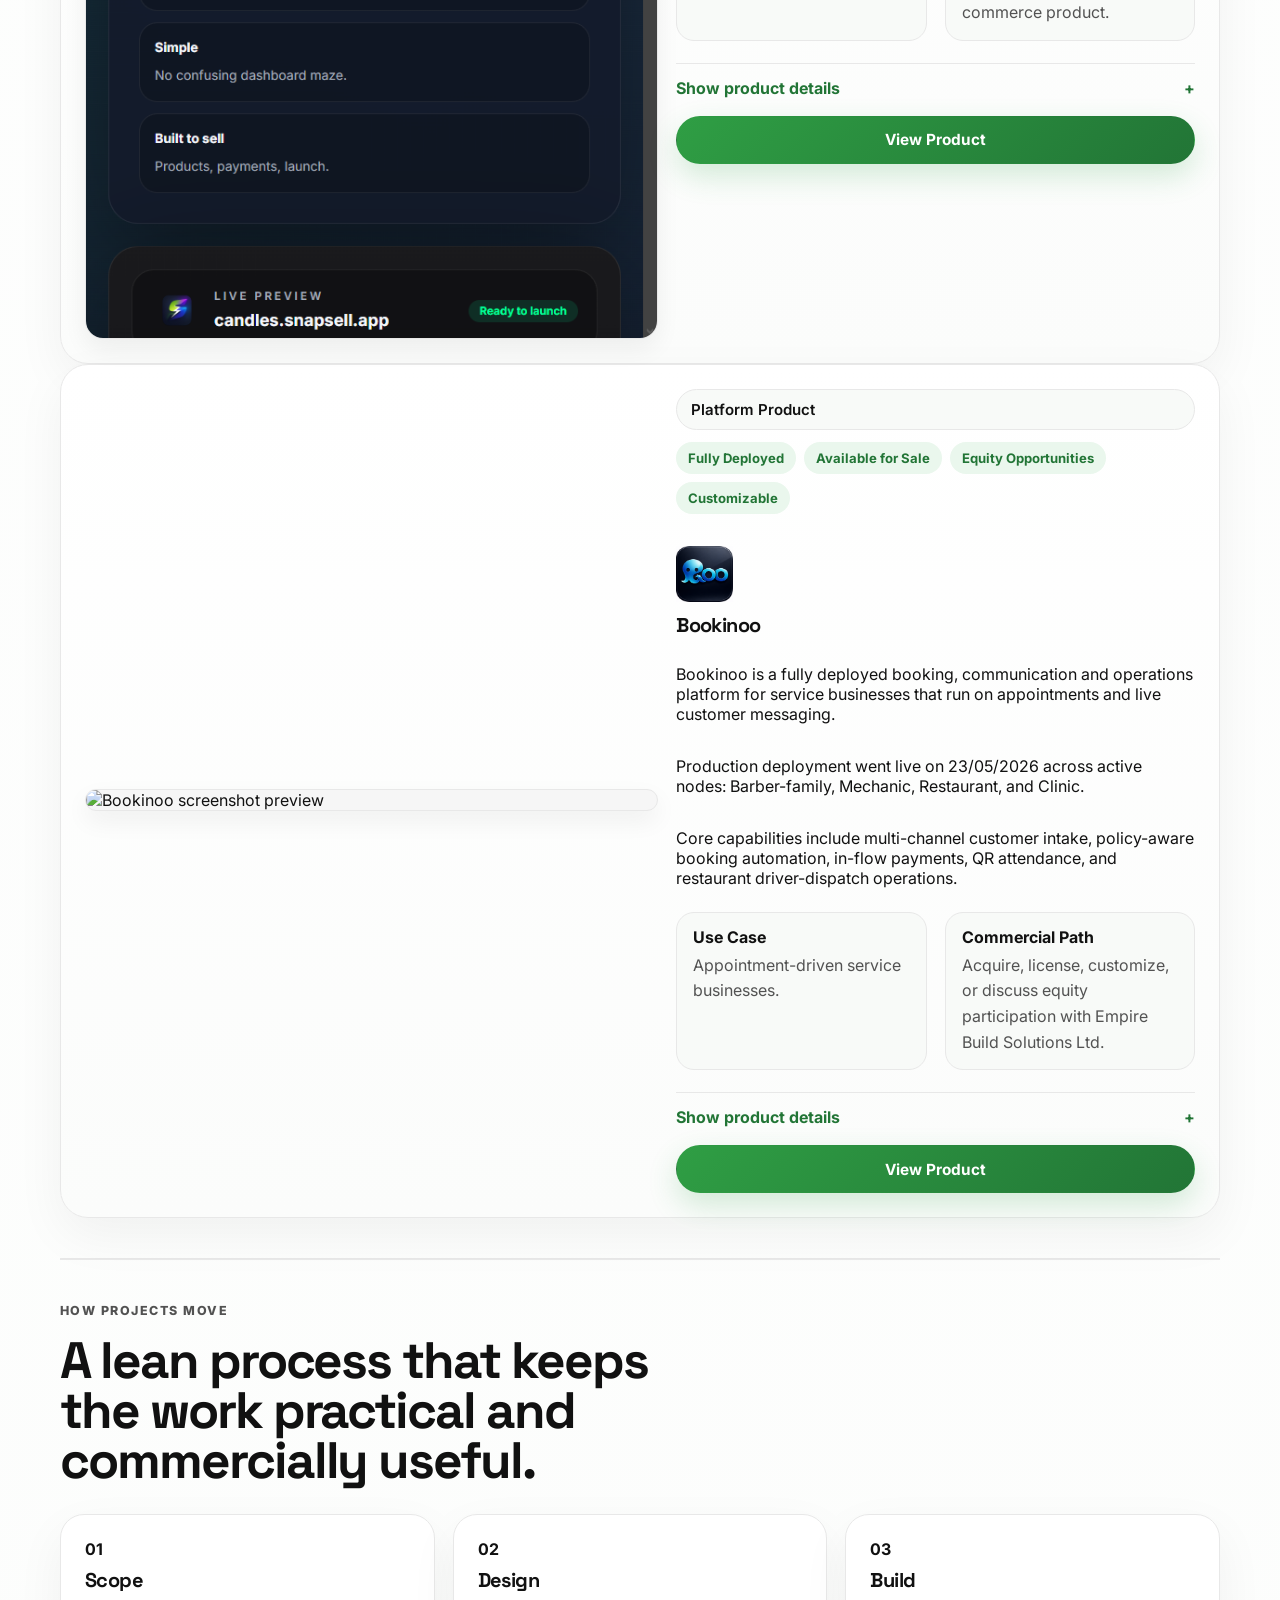
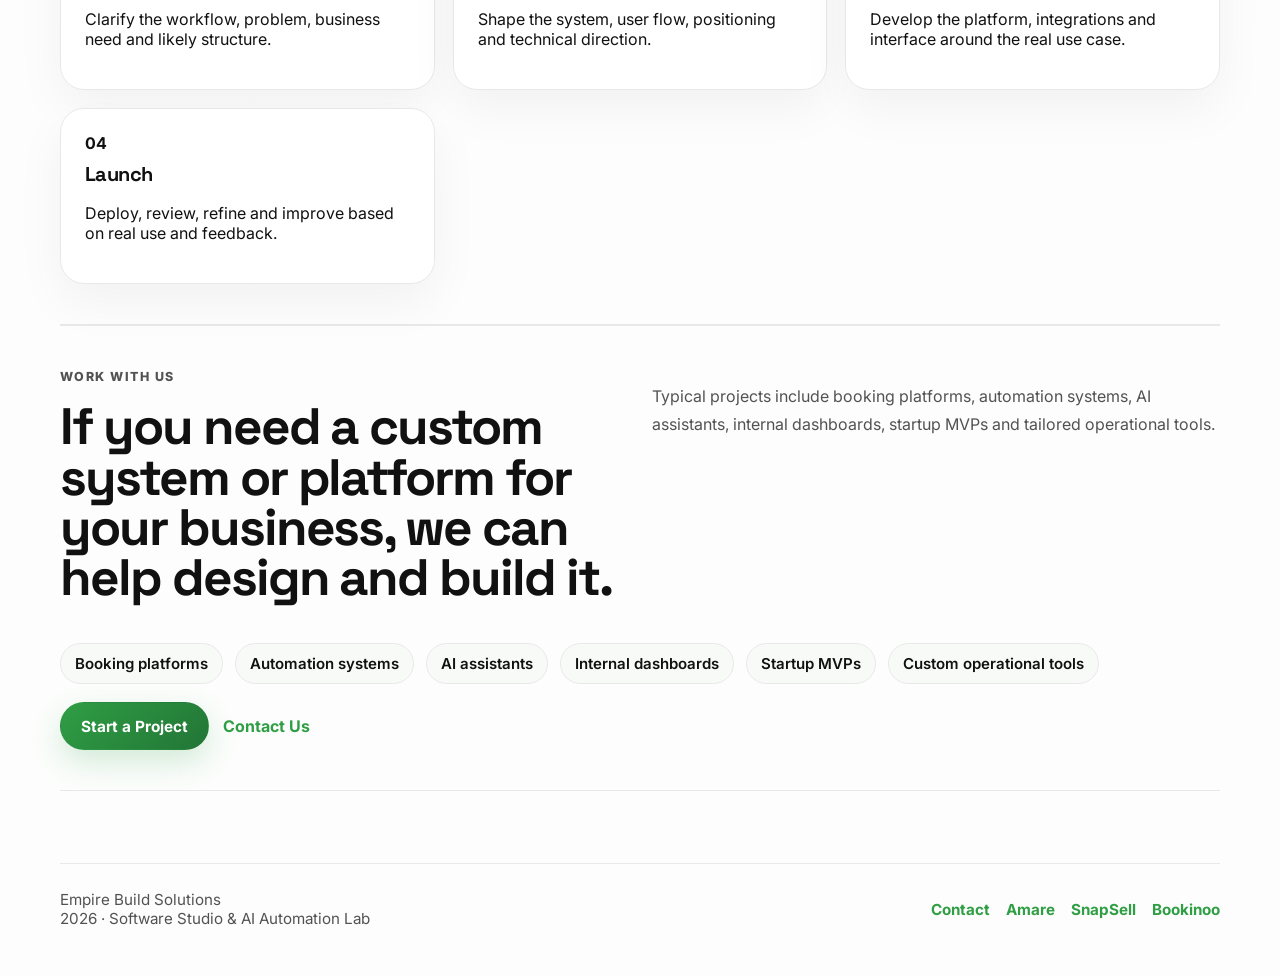
==== commit ba6d4748: "update Bookinoo deployment and commercial messaging" ====
--- a/index.html
+++ b/index.html
@@ -334,43 +334,43 @@
           <div class="showcase-content">
             <span class="product-label">Platform Product</span>
             <div class="status-row">
-              <span class="status-pill">In Development</span>
+              <span class="status-pill">Fully Deployed</span>
               <span class="status-pill">Available for Sale</span>
+              <span class="status-pill">Equity Opportunities</span>
               <span class="status-pill">Customizable</span>
             </div>
             <img class="project-logo" src="assets/projects/bookinoo/bookinoo-logo.png" alt="Bookinoo logo" loading="lazy" decoding="async">
             <h3>Bookinoo</h3>
-            <p>Bookinoo is a booking and client communication platform designed for service businesses that rely on appointments, scheduling and direct customer interaction.</p>
-            <p>The platform is being developed as a flexible operational foundation that can be customized for different industries such as salons, barbershops, mechanics, consultants or small service teams.</p>
-            <p>Rather than relying on fragmented tools for scheduling, reminders and client communication, Bookinoo aims to bring these workflows into one structured platform.</p>
+            <p>Bookinoo is a fully deployed booking, communication and operations platform for service businesses that run on appointments and live customer messaging.</p>
+            <p>Production deployment went live on 23/05/2026 across active nodes: Barber-family, Mechanic, Restaurant, and Clinic.</p>
+            <p>Core capabilities include multi-channel customer intake, policy-aware booking automation, in-flow payments, QR attendance, and restaurant driver-dispatch operations.</p>
             <div class="showcase-meta">
               <div><strong>Use Case</strong><span>Appointment-driven service businesses.</span></div>
-              <div><strong>Opportunity</strong><span>Acquire the platform, customize it, or continue development toward a full product launch.</span></div>
+              <div><strong>Commercial Path</strong><span>Acquire, license, customize, or discuss equity participation with Empire Build Solutions Ltd.</span></div>
             </div>
             <details class="expand-card">
               <summary>Show product details</summary>
               <div class="showcase-copy">
-                <h4>Product Vision</h4>
-                <p>Many small and medium service businesses rely on disconnected systems - messaging apps, manual calendars, spreadsheets and reminders - to manage daily operations.</p>
-                <p>Bookinoo is designed to centralize these workflows into a single platform that simplifies scheduling, communication and operational oversight.</p>
+                <h4>Deployment Snapshot</h4>
+                <p>Bookinoo is live in production and used as an operational platform, not a concept page. It centralizes booking, communication and workflow control in one system.</p>
                 <h4>Platform Capabilities</h4>
                 <ul class="check-list">
-                  <li>Appointment scheduling and booking management</li>
-                  <li>Client communication and follow-up workflows</li>
-                  <li>Centralized operational overview</li>
-                  <li>Scalable structure for additional automation features</li>
-                  <li>Flexible architecture for customization and extension</li>
+                  <li>Booking automation across WhatsApp, Telegram, calls, Instagram and web channels</li>
+                  <li>Policy-aware confirmations with payment-link collection in flow</li>
+                  <li>QR attendance lifecycle updates for active service nodes</li>
+                  <li>Restaurant driver-dispatch visibility and coordination</li>
+                  <li>Real-time dashboard sync for booking, payment and operational states</li>
                 </ul>
                 <h4>Ideal Use Cases</h4>
                 <ul class="check-list">
                   <li>Appointment-based service businesses</li>
                   <li>Operators managing high volumes of bookings</li>
-                  <li>Businesses seeking to reduce manual scheduling work</li>
-                  <li>Founders looking to launch a service-focused SaaS product</li>
+                  <li>Teams replacing fragmented scheduling and reminder workflows</li>
+                  <li>Buyers seeking a deployed product foundation with live capability depth</li>
                 </ul>
                 <h4>Opportunity</h4>
-                <p>Bookinoo is currently in active development and available for acquisition, customization or continued product development.</p>
-                <p>The platform provides a structured foundation that can be adapted into a fully deployed product for a specific industry or business model.</p>
+                <p>Bookinoo is owned by Empire Build Solutions Ltd and is available for acquisition, licensing, customization, or share/equity discussions.</p>
+                <p>Additional commercial data such as user base, growth trajectory, and revenue generated is available on request during qualified discussions.</p>
               </div>
             </details>
             <a class="button button-primary" href="bookinoo.html">View Product</a>
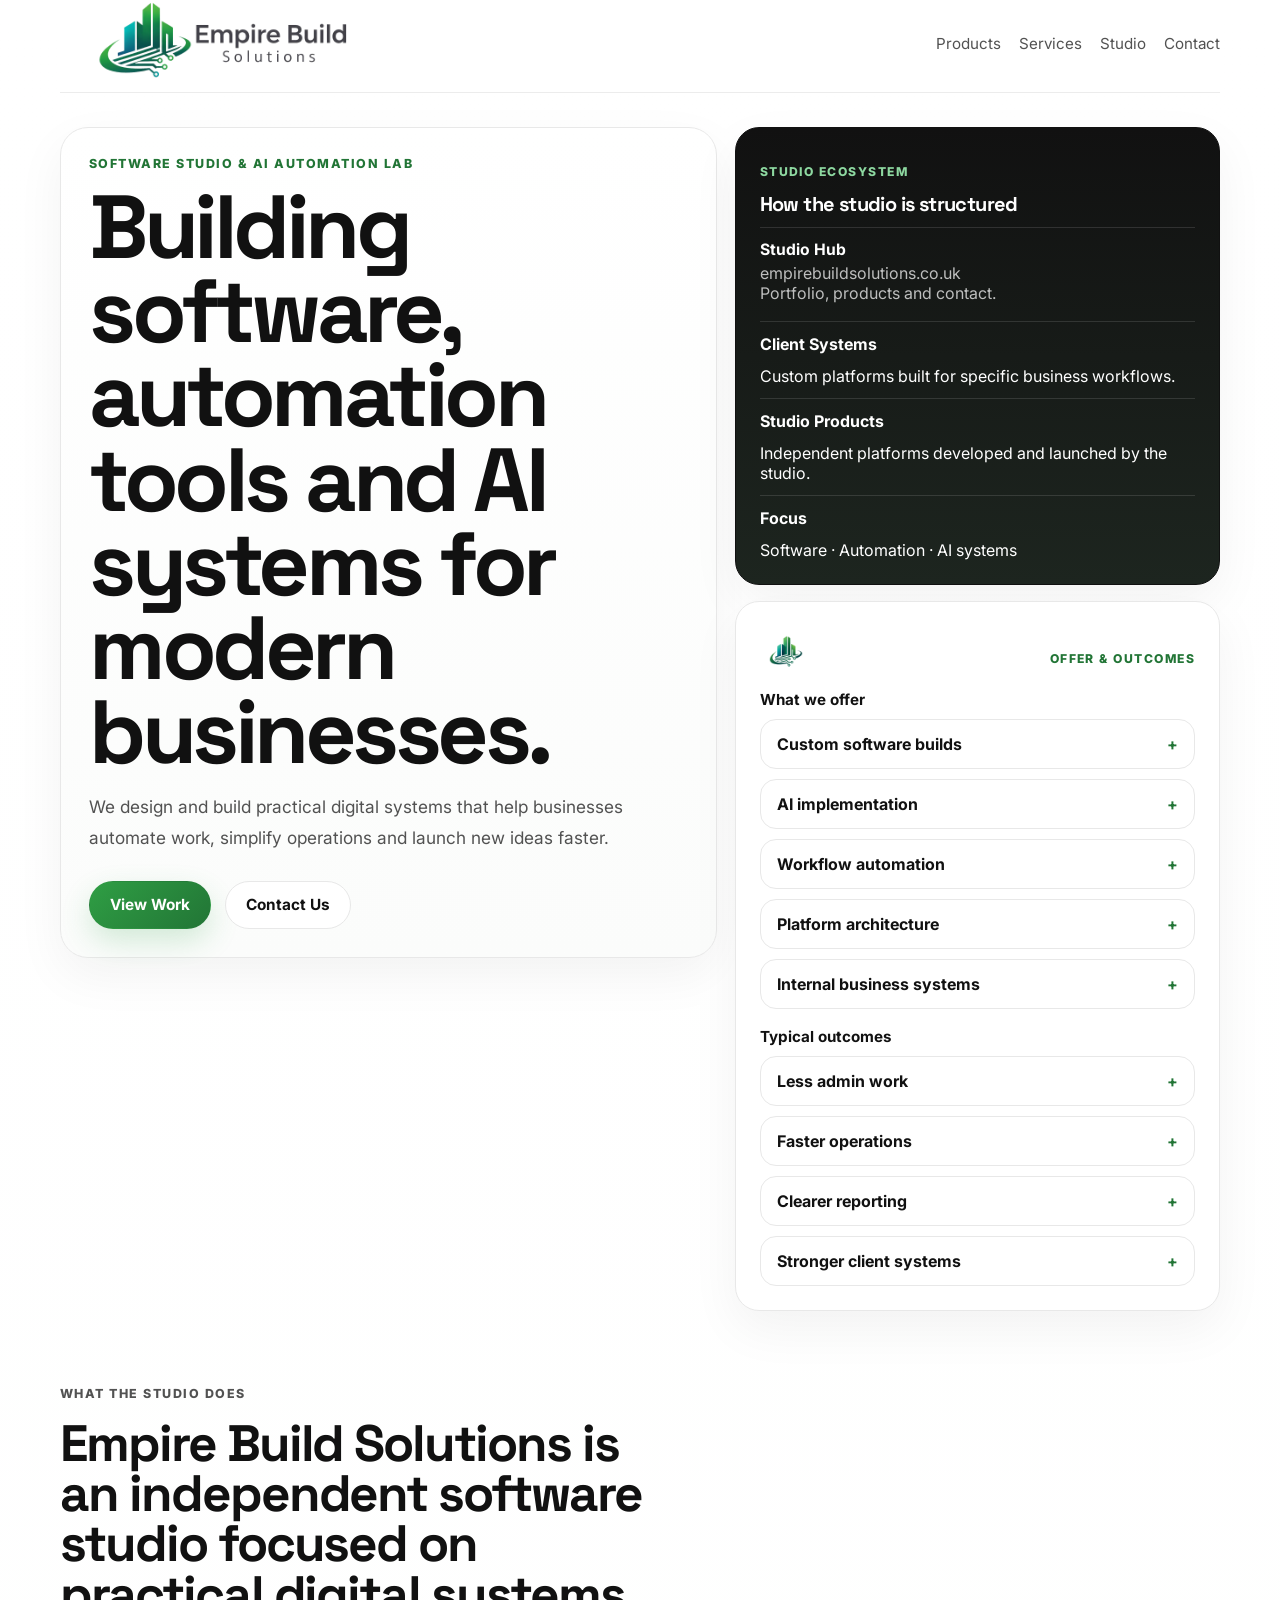
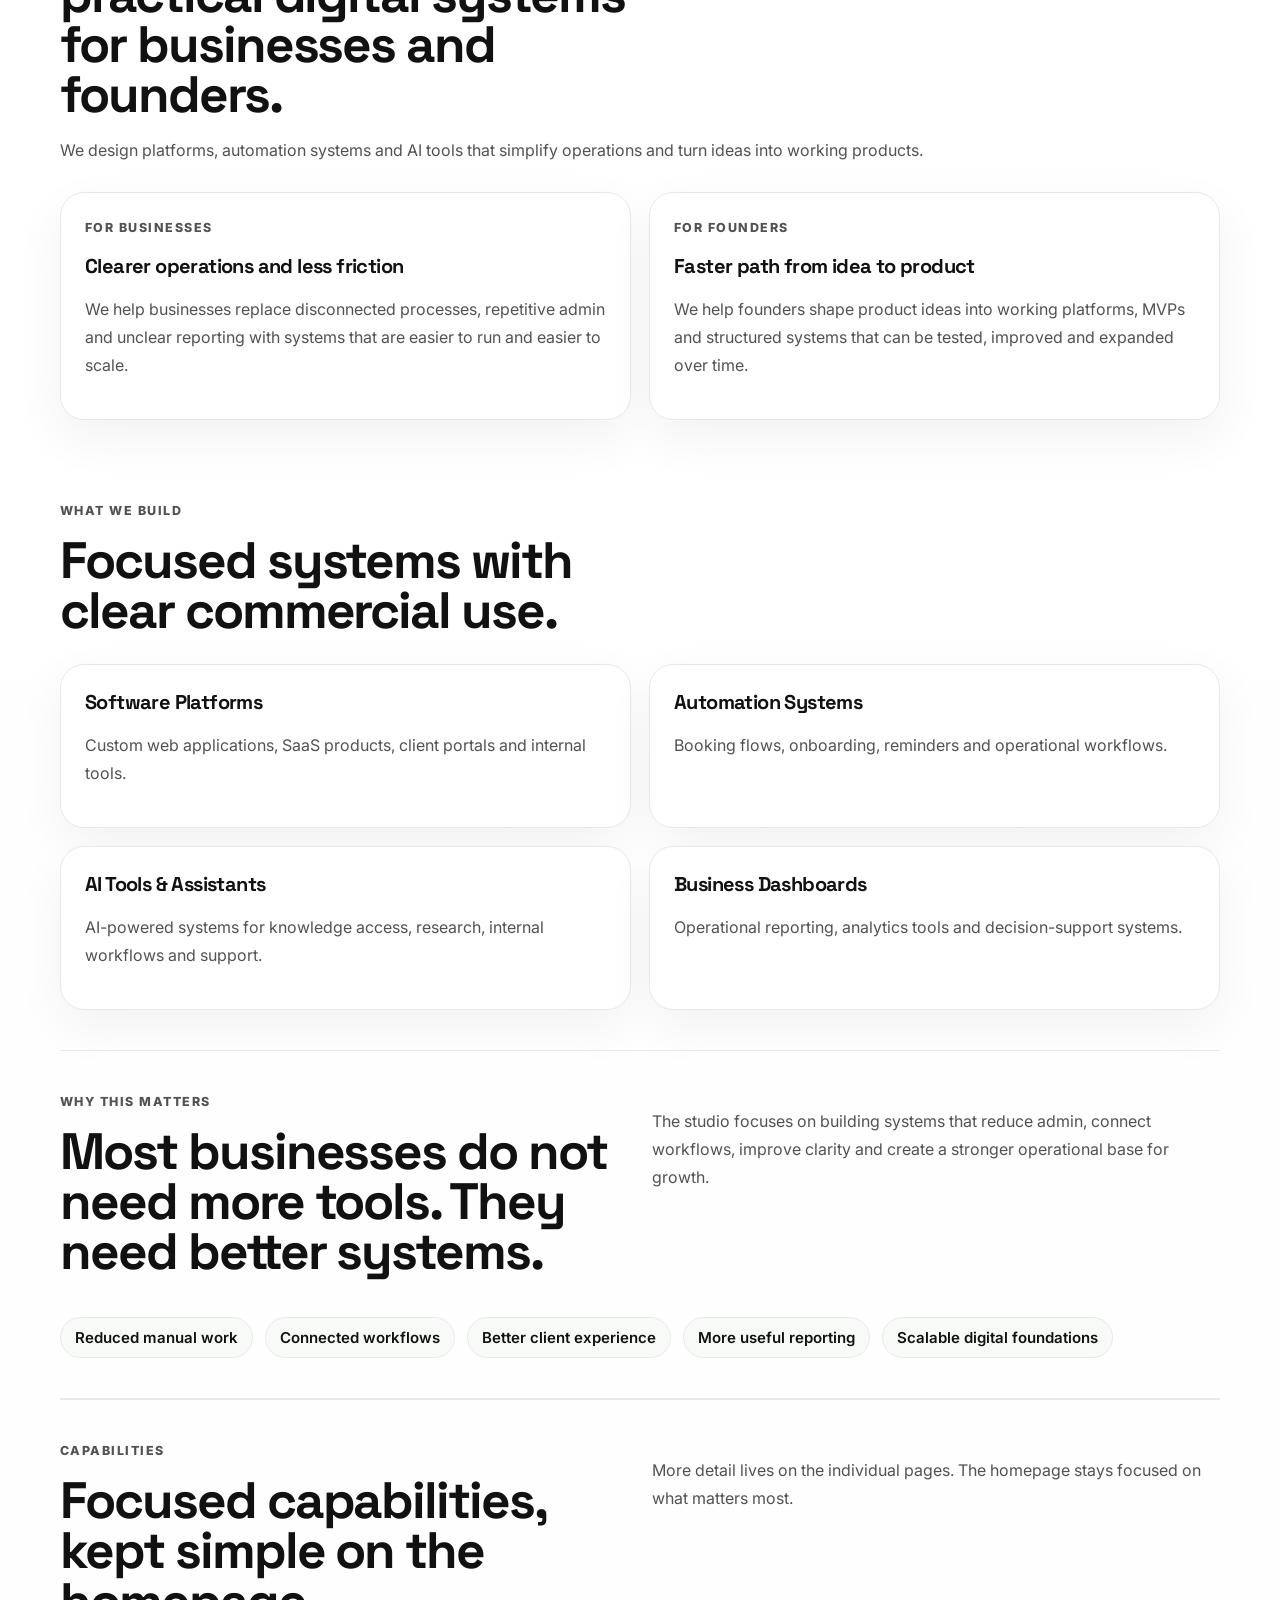
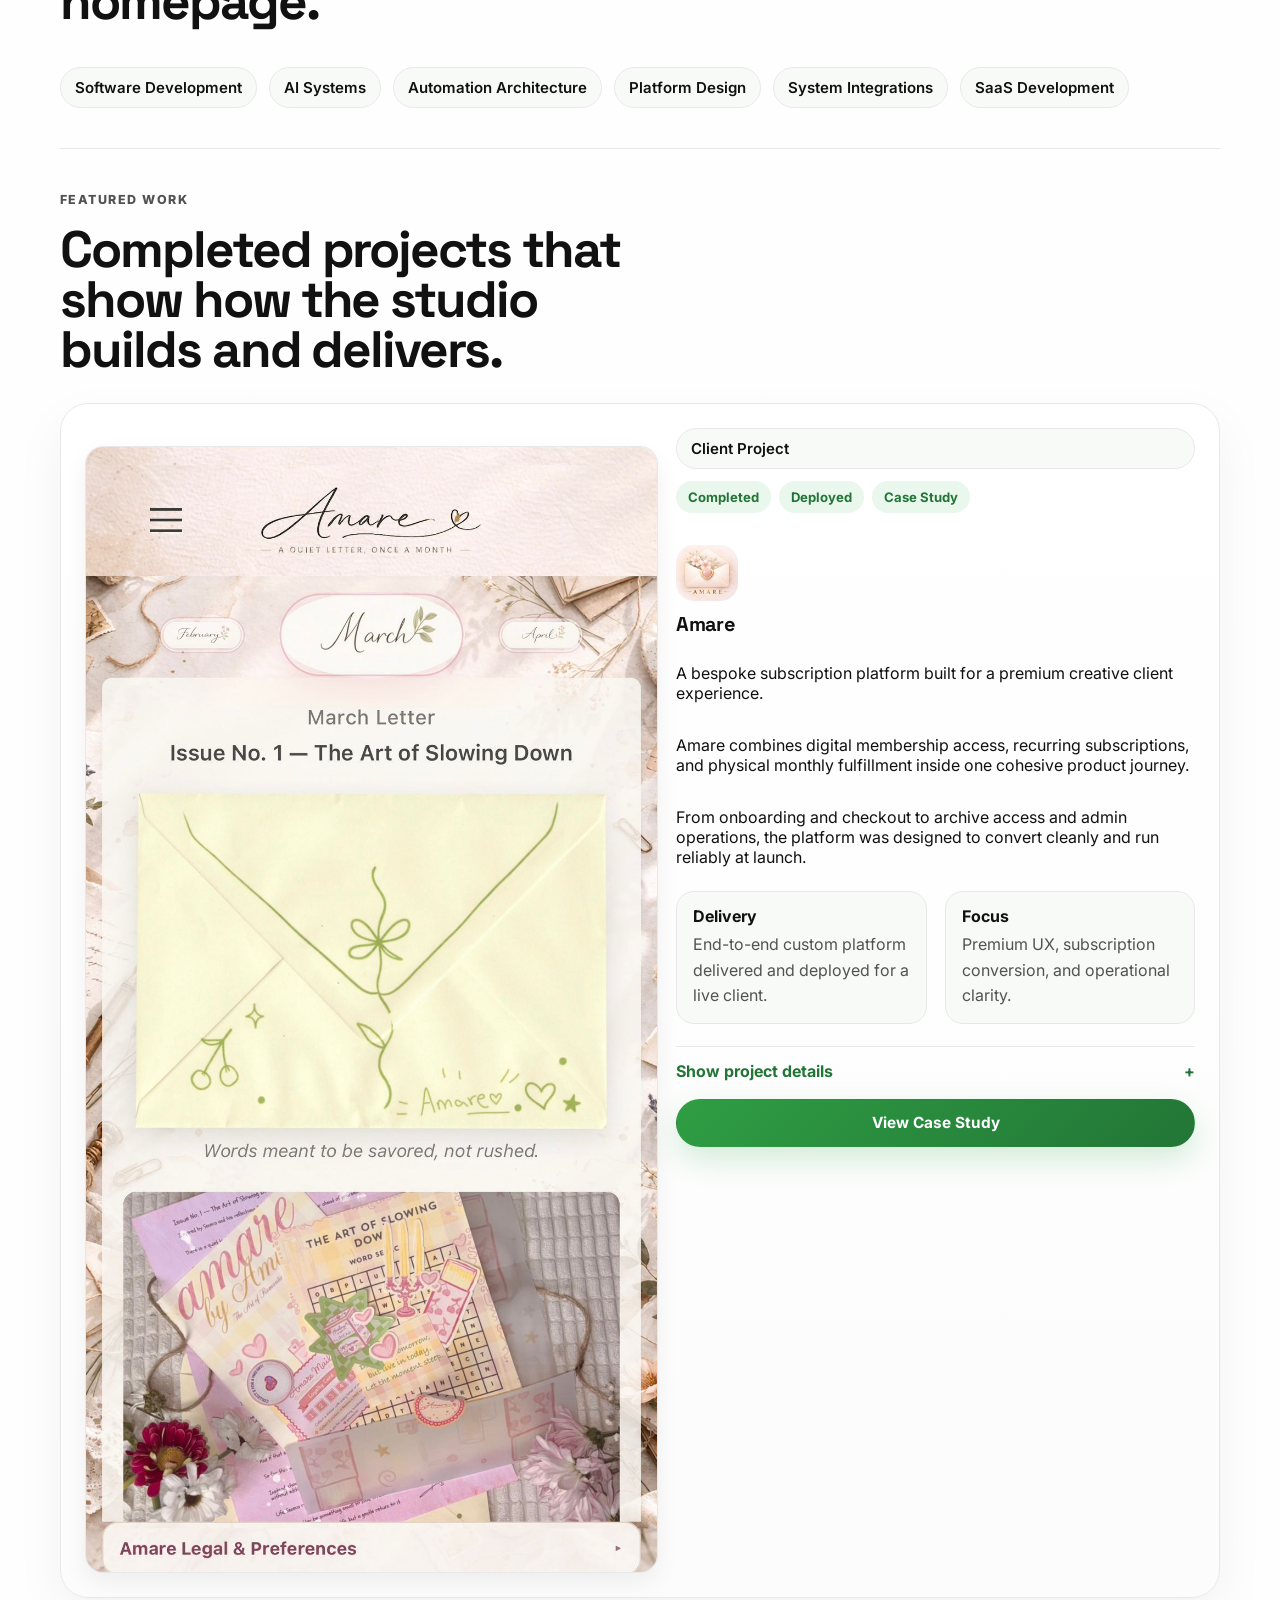
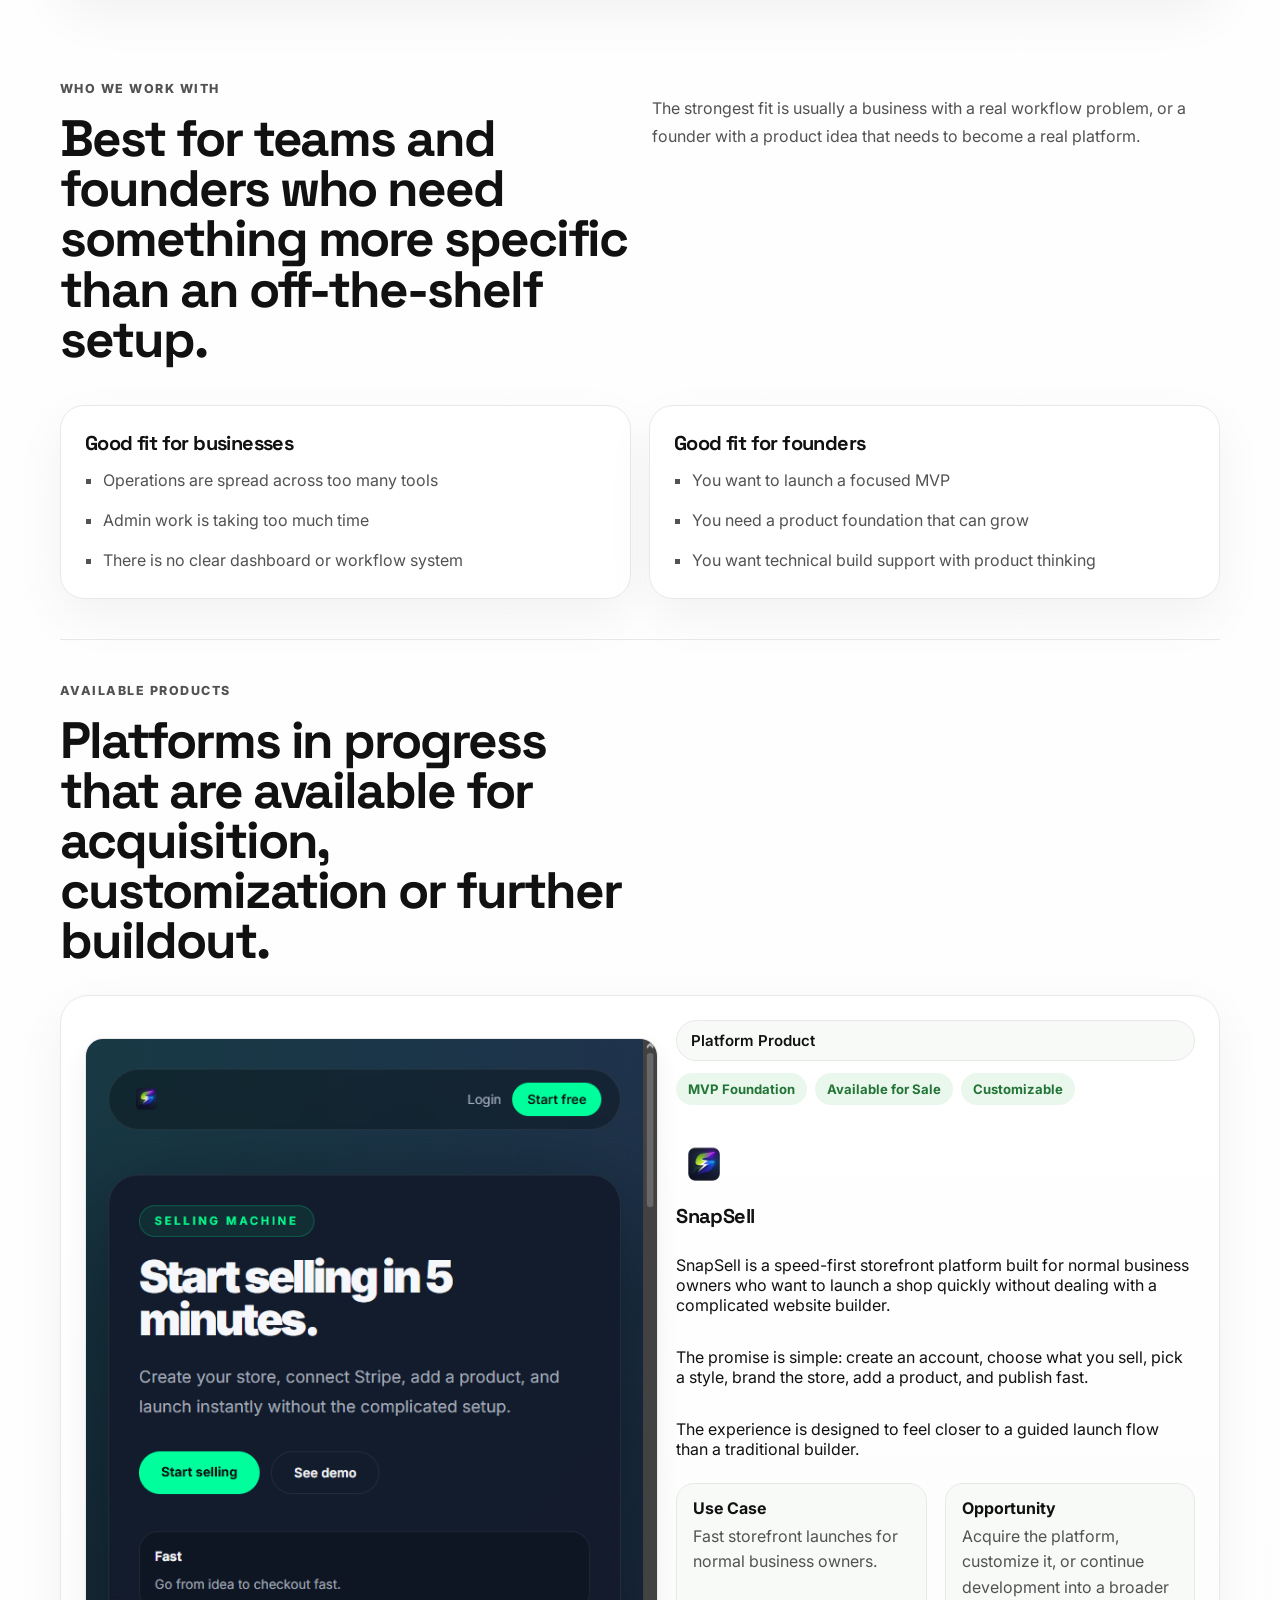
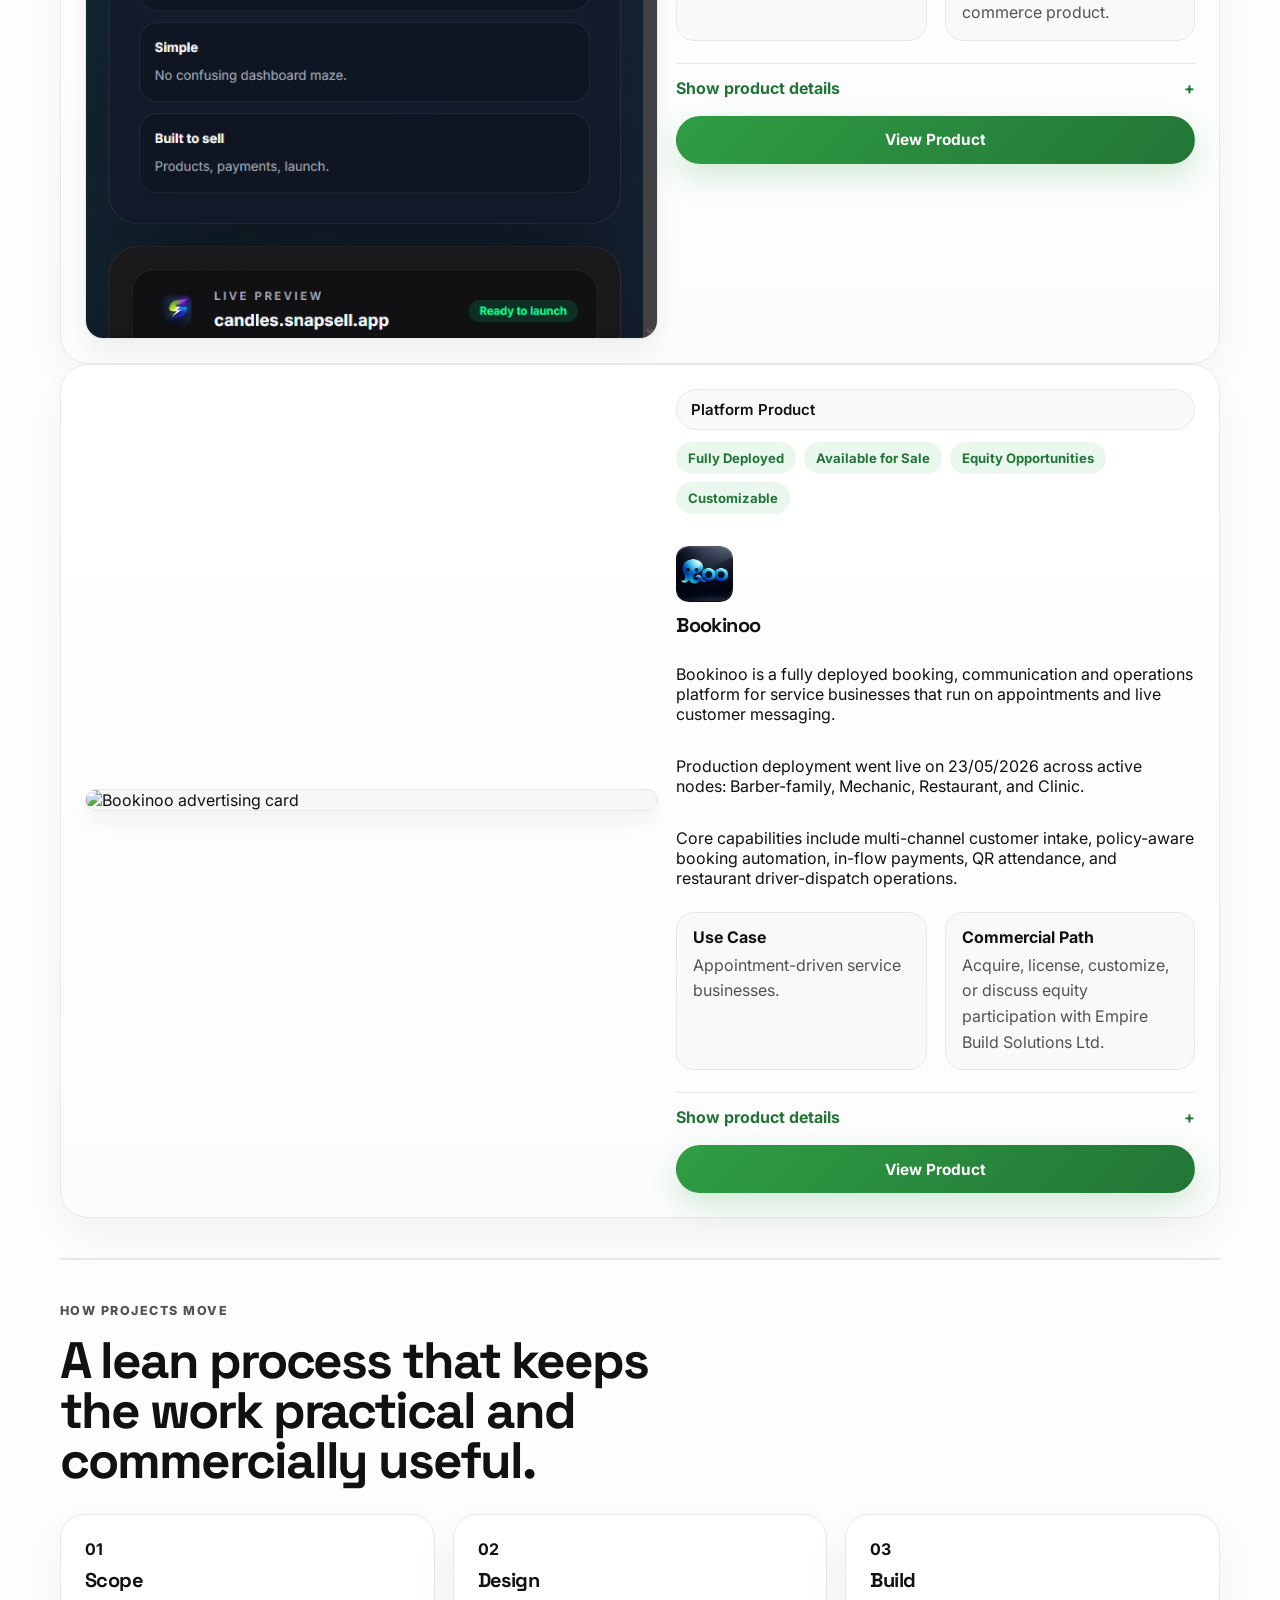
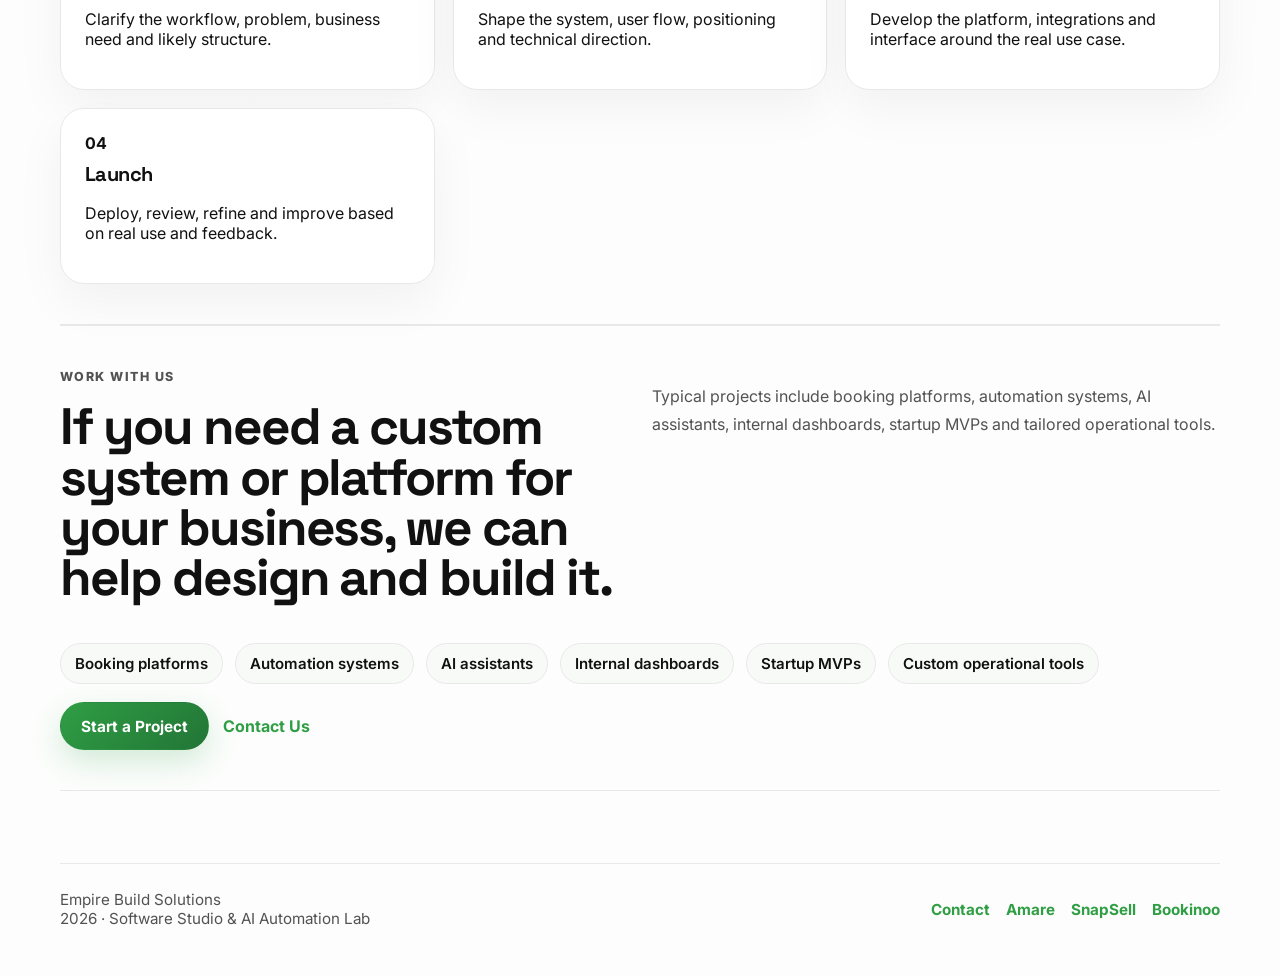
==== commit d067d193: "add Bookinoo swipe gallery for product images" ====
--- a/index.html
+++ b/index.html
@@ -329,7 +329,7 @@
         </article>
         <article class="showcase-panel">
           <div class="showcase-media">
-            <img class="project-shot showcase-image" src="assets/projects/bookinoo/bookinoo-screenshot-1.png" alt="Bookinoo screenshot preview" loading="lazy" decoding="async">
+            <img class="project-shot showcase-image" src="assets/projects/bookinoo/1st%20advestising%20card%20most%20wanted.jpg" alt="Bookinoo advertising card" loading="lazy" decoding="async" data-bookinoo-gallery-trigger="true">
           </div>
           <div class="showcase-content">
             <span class="product-label">Platform Product</span>
--- a/styles.css
+++ b/styles.css
@@ -779,6 +779,82 @@
 
 .secondary-shot {
   margin-top: 8px;
+}
+
+[data-bookinoo-gallery-trigger="true"] {
+  cursor: zoom-in;
+}
+
+.gallery-modal {
+  position: fixed;
+  inset: 0;
+  z-index: 120;
+  display: none;
+  align-items: center;
+  justify-content: center;
+  background: rgba(8, 8, 8, 0.9);
+  padding: 24px;
+}
+
+.gallery-modal.is-open {
+  display: flex;
+}
+
+.gallery-frame {
+  position: relative;
+  width: min(980px, 100%);
+}
+
+.gallery-image {
+  width: 100%;
+  max-height: 80vh;
+  object-fit: contain;
+  border-radius: 16px;
+  border: 1px solid rgba(255, 255, 255, 0.18);
+  background: rgba(20, 20, 20, 0.55);
+}
+
+.gallery-close,
+.gallery-nav {
+  position: absolute;
+  border: 1px solid rgba(255, 255, 255, 0.3);
+  background: rgba(17, 17, 17, 0.72);
+  color: #ffffff;
+  border-radius: 999px;
+  cursor: pointer;
+}
+
+.gallery-close {
+  top: -14px;
+  right: -14px;
+  width: 38px;
+  height: 38px;
+  font-size: 22px;
+  line-height: 1;
+}
+
+.gallery-nav {
+  top: 50%;
+  transform: translateY(-50%);
+  width: 42px;
+  height: 42px;
+  font-size: 24px;
+  line-height: 1;
+}
+
+.gallery-nav.prev {
+  left: -18px;
+}
+
+.gallery-nav.next {
+  right: -18px;
+}
+
+.gallery-caption {
+  margin-top: 10px;
+  color: #e5e5e5;
+  text-align: center;
+  font-size: 0.92rem;
 }
 
 .portfolio-card {
@@ -1044,4 +1120,21 @@
     align-items: center;
     flex-direction: row;
   }
-}
+
+  .gallery-modal {
+    padding: 14px;
+  }
+
+  .gallery-nav.prev {
+    left: 6px;
+  }
+
+  .gallery-nav.next {
+    right: 6px;
+  }
+
+  .gallery-close {
+    top: 6px;
+    right: 6px;
+  }
+}
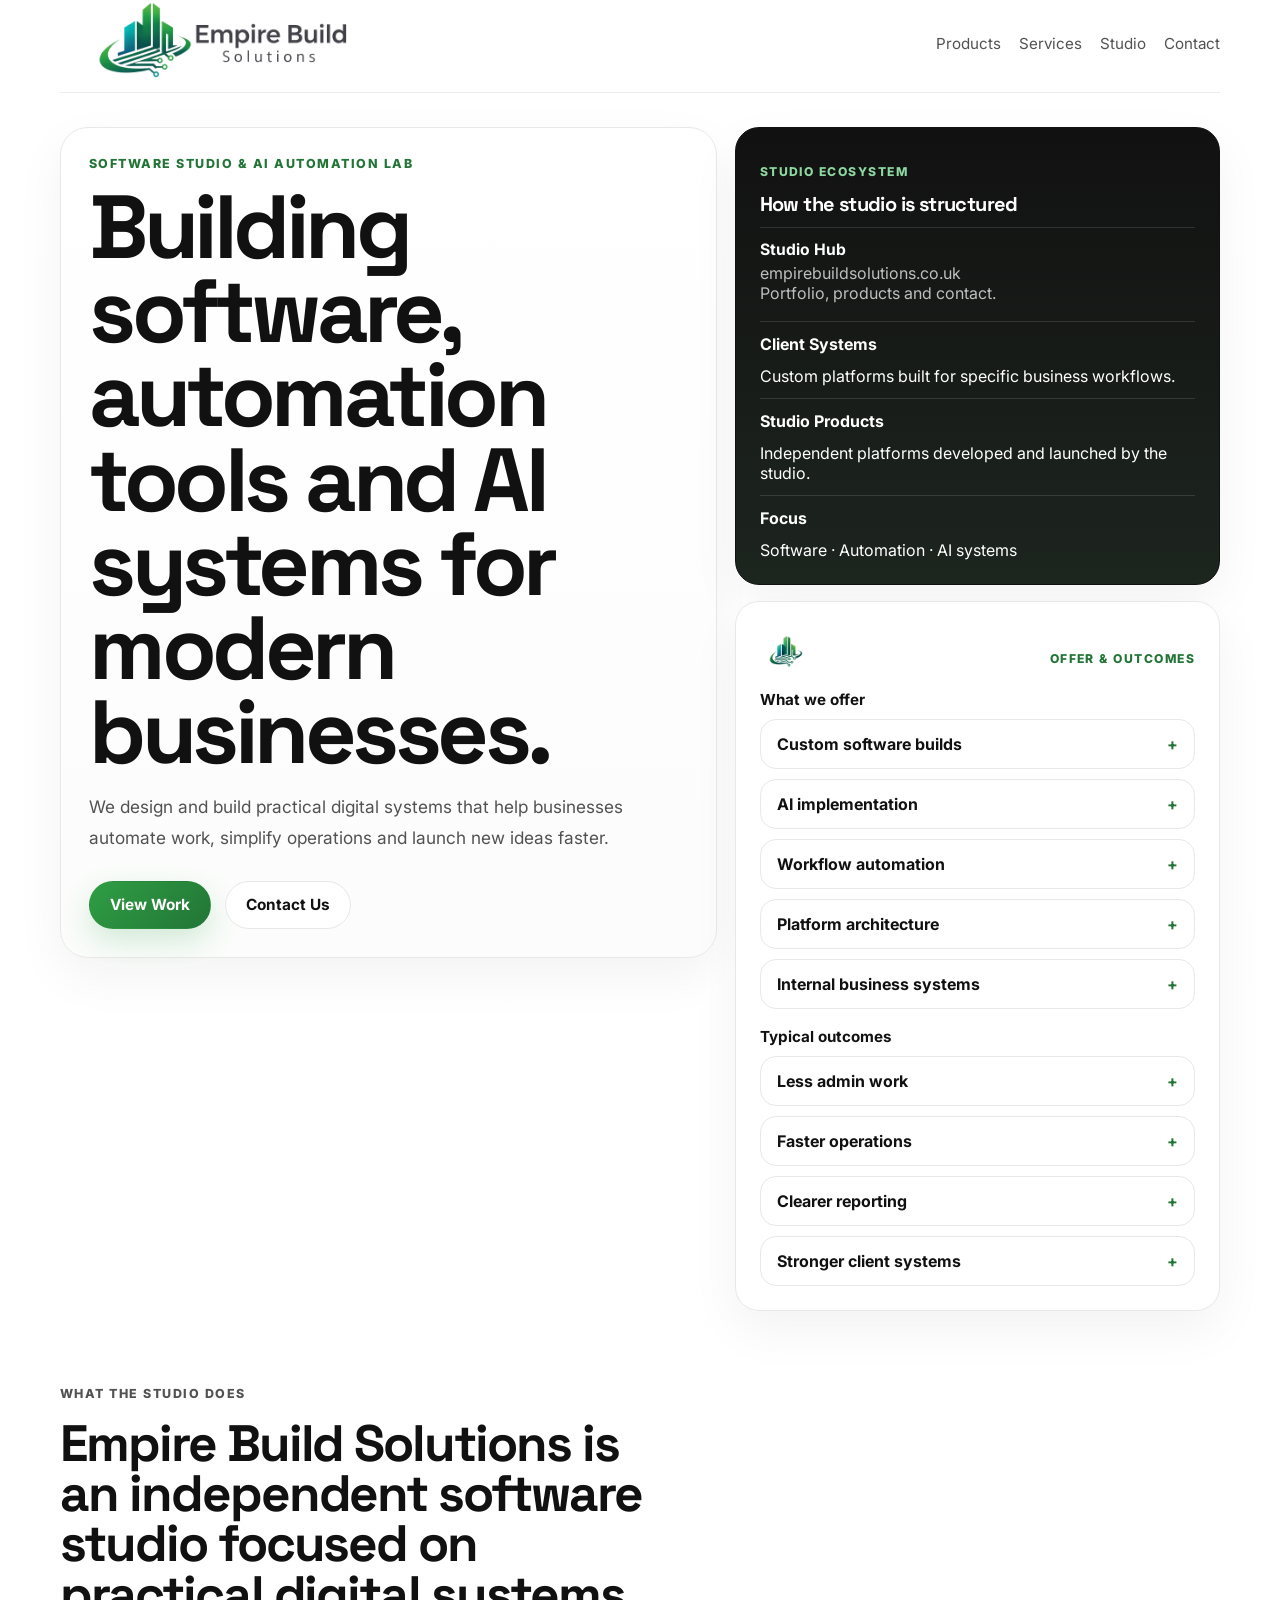
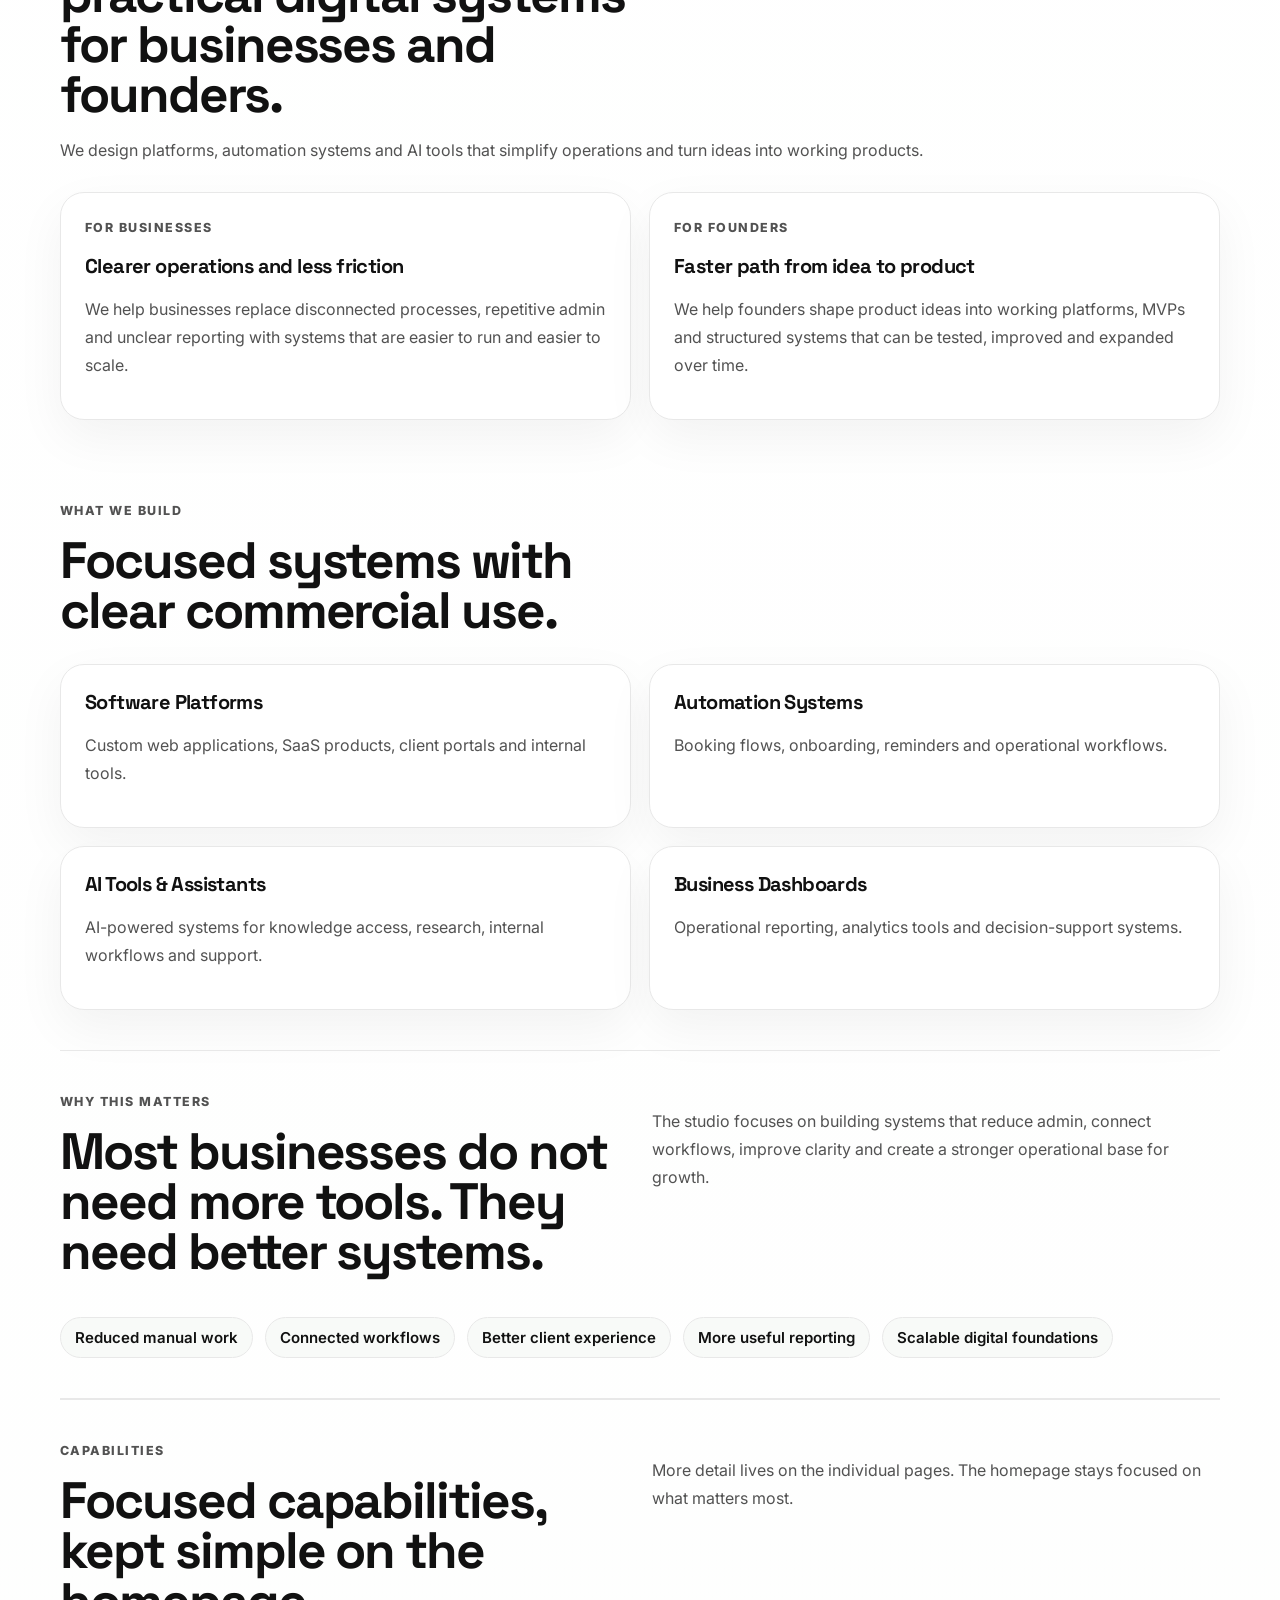
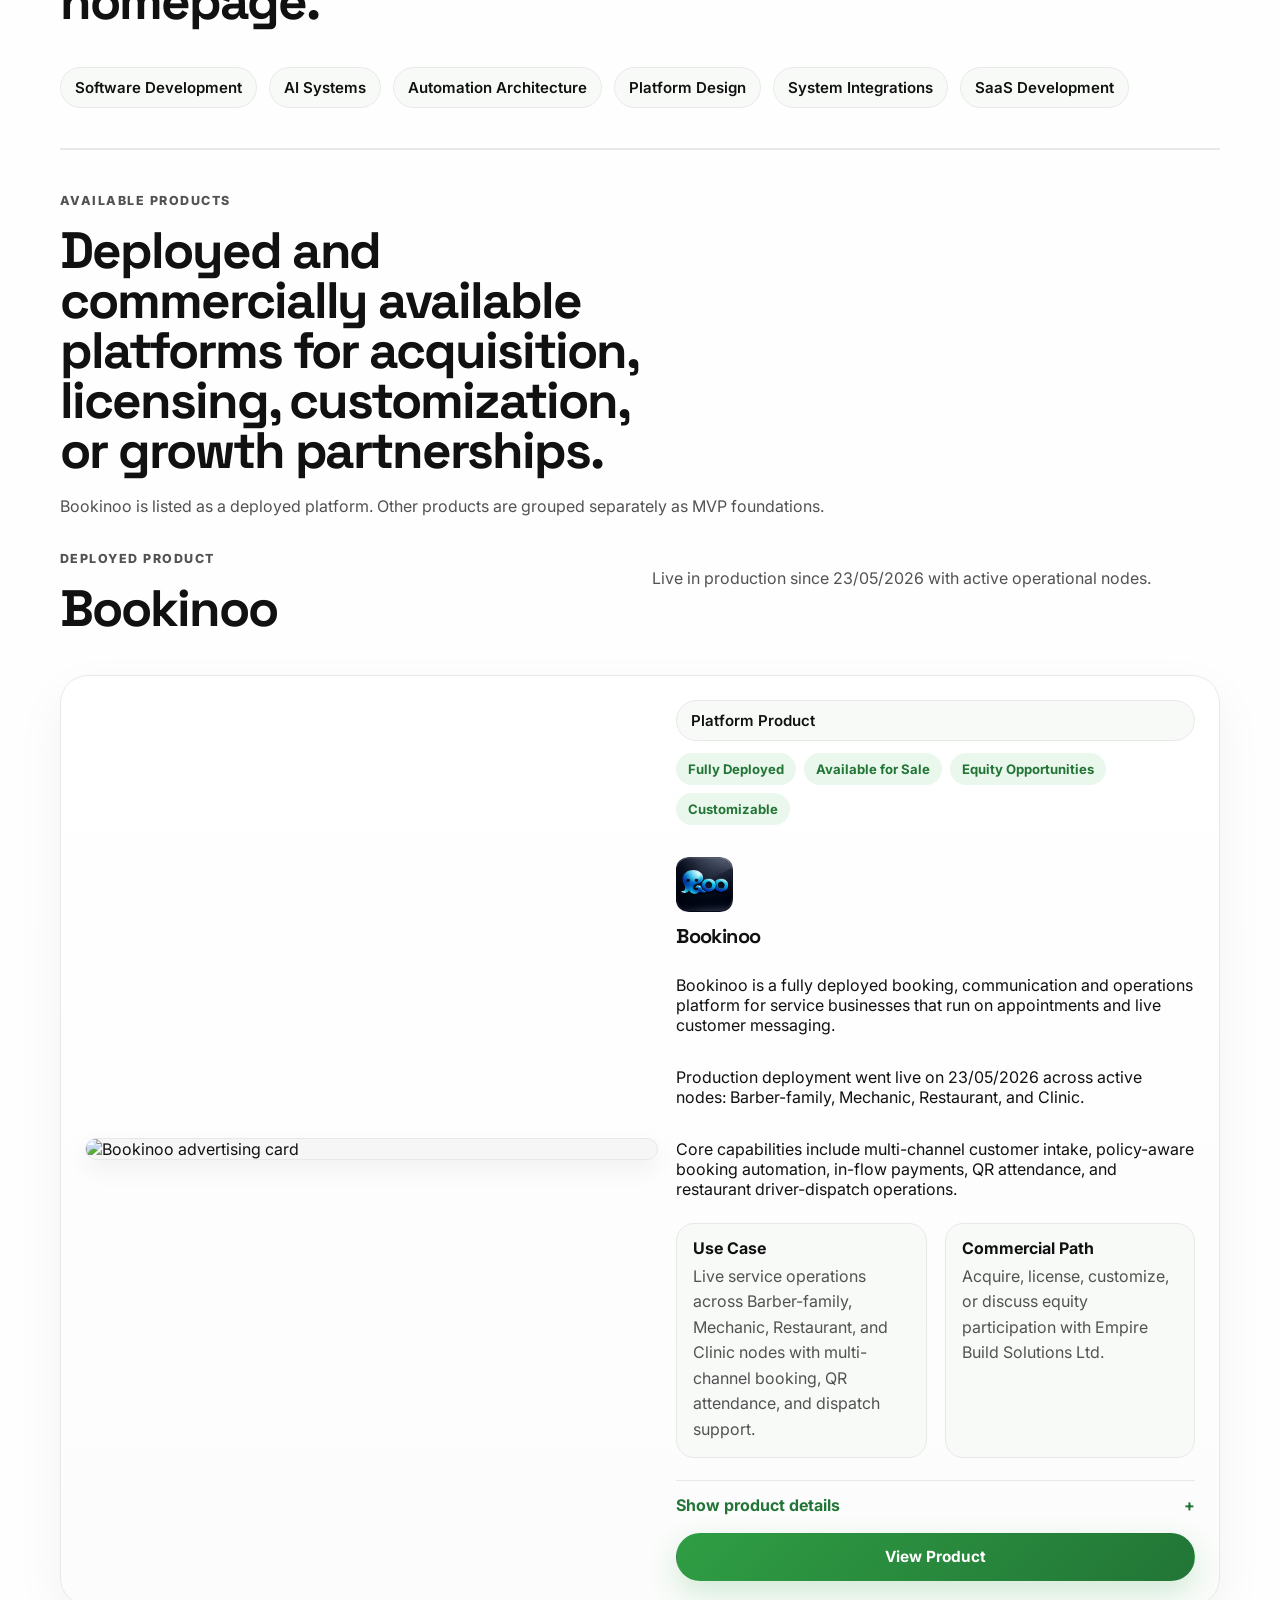
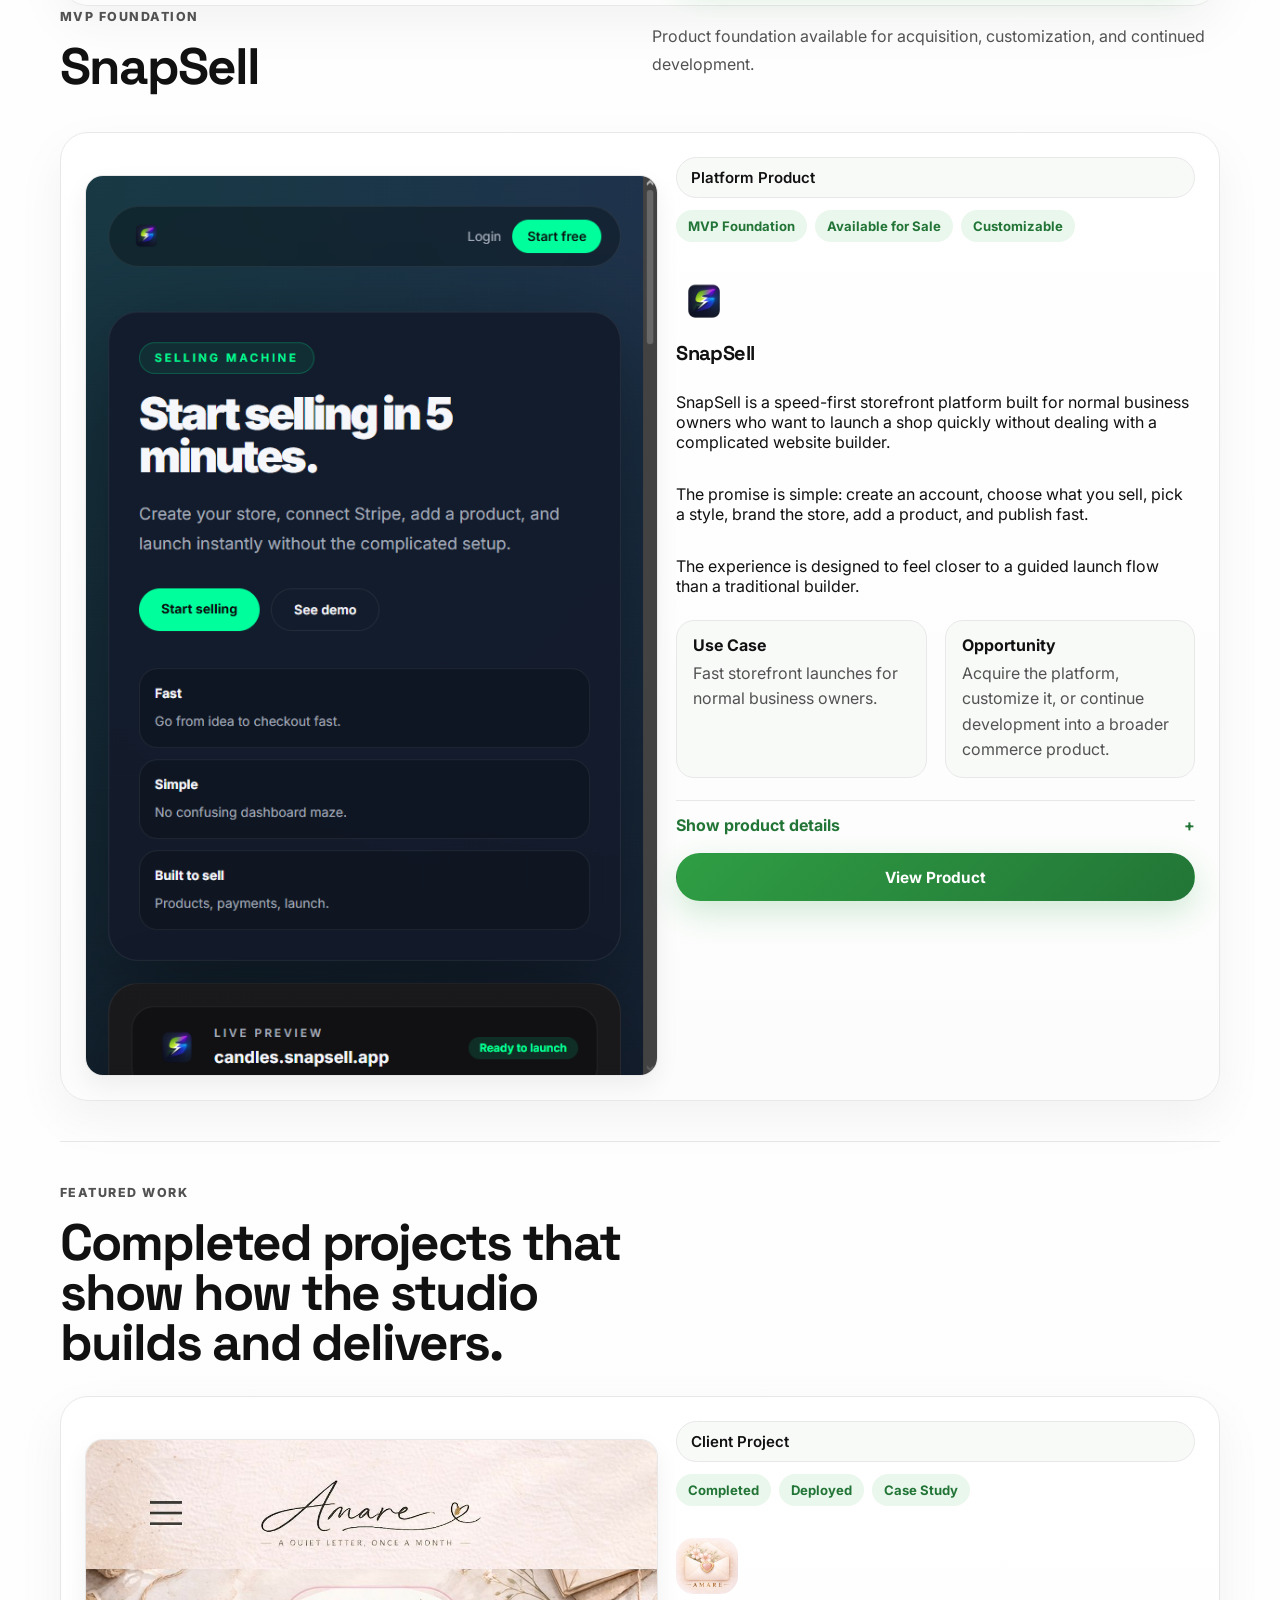
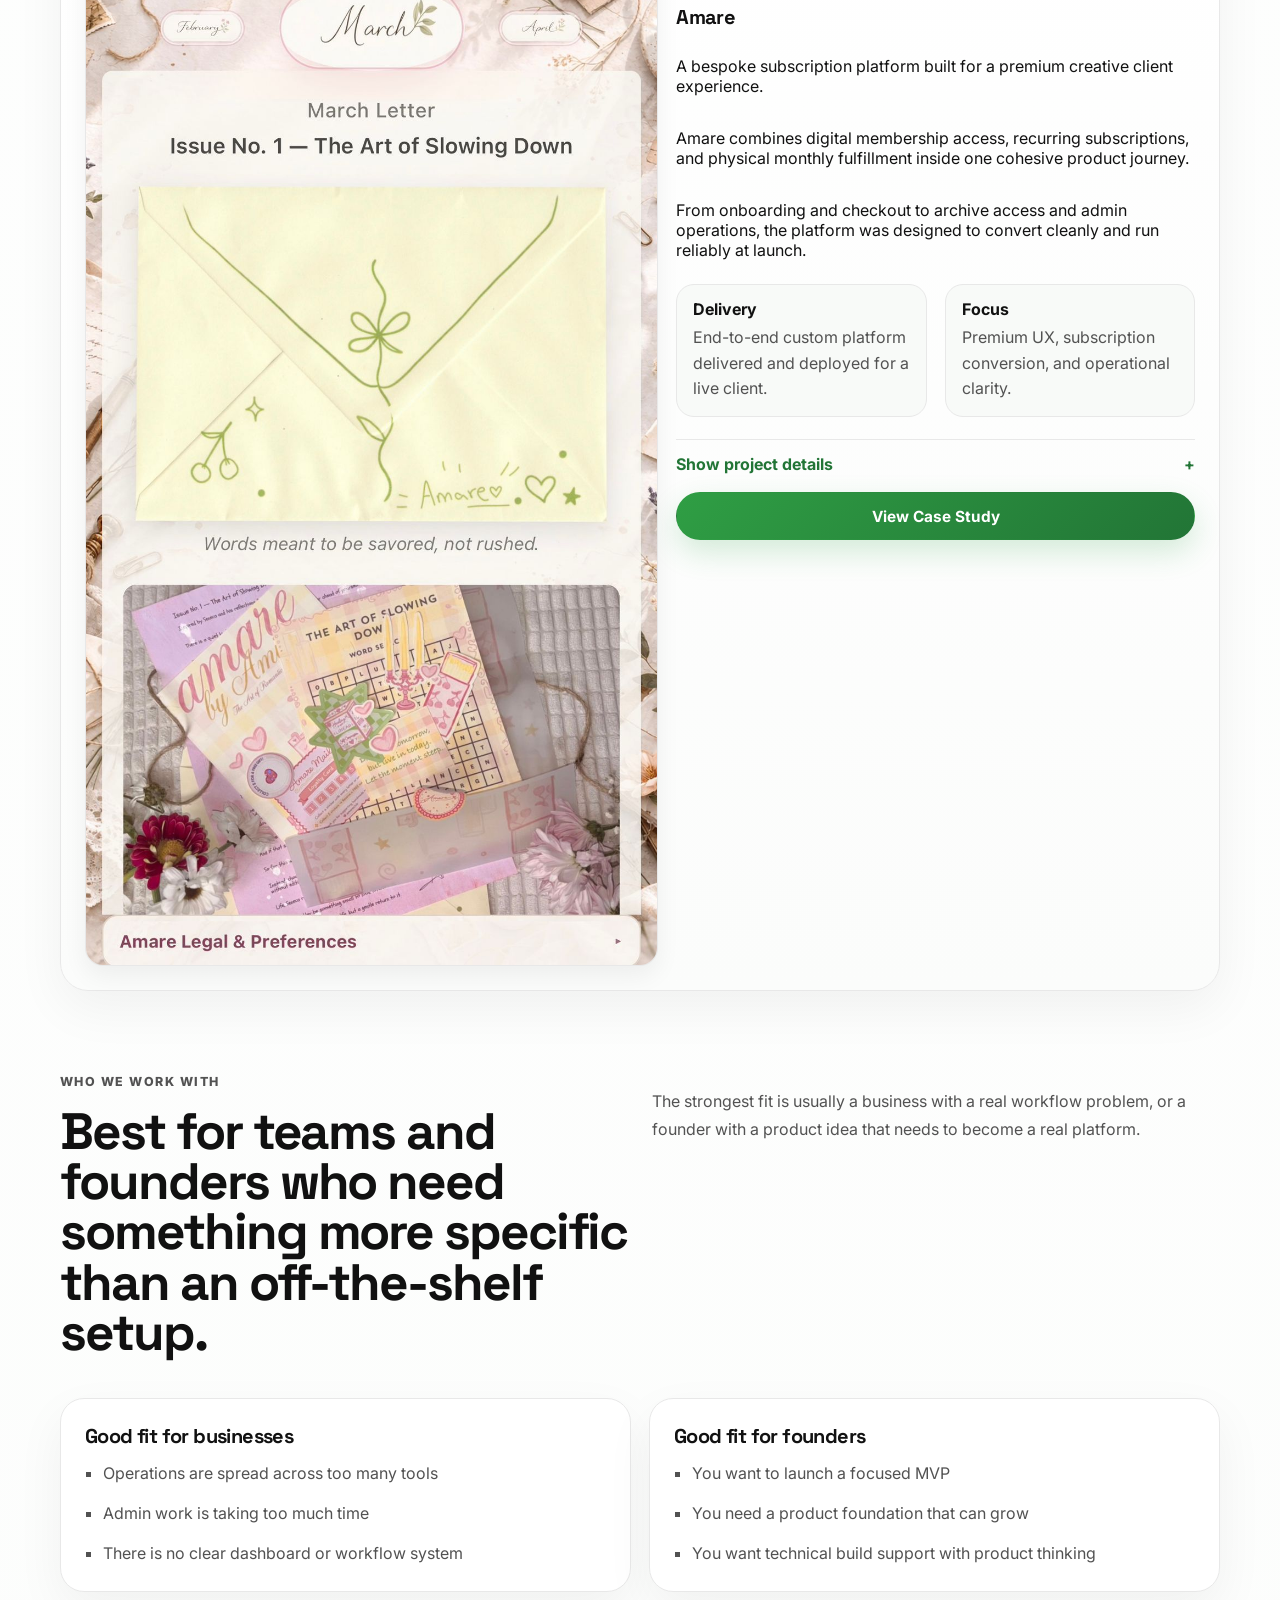
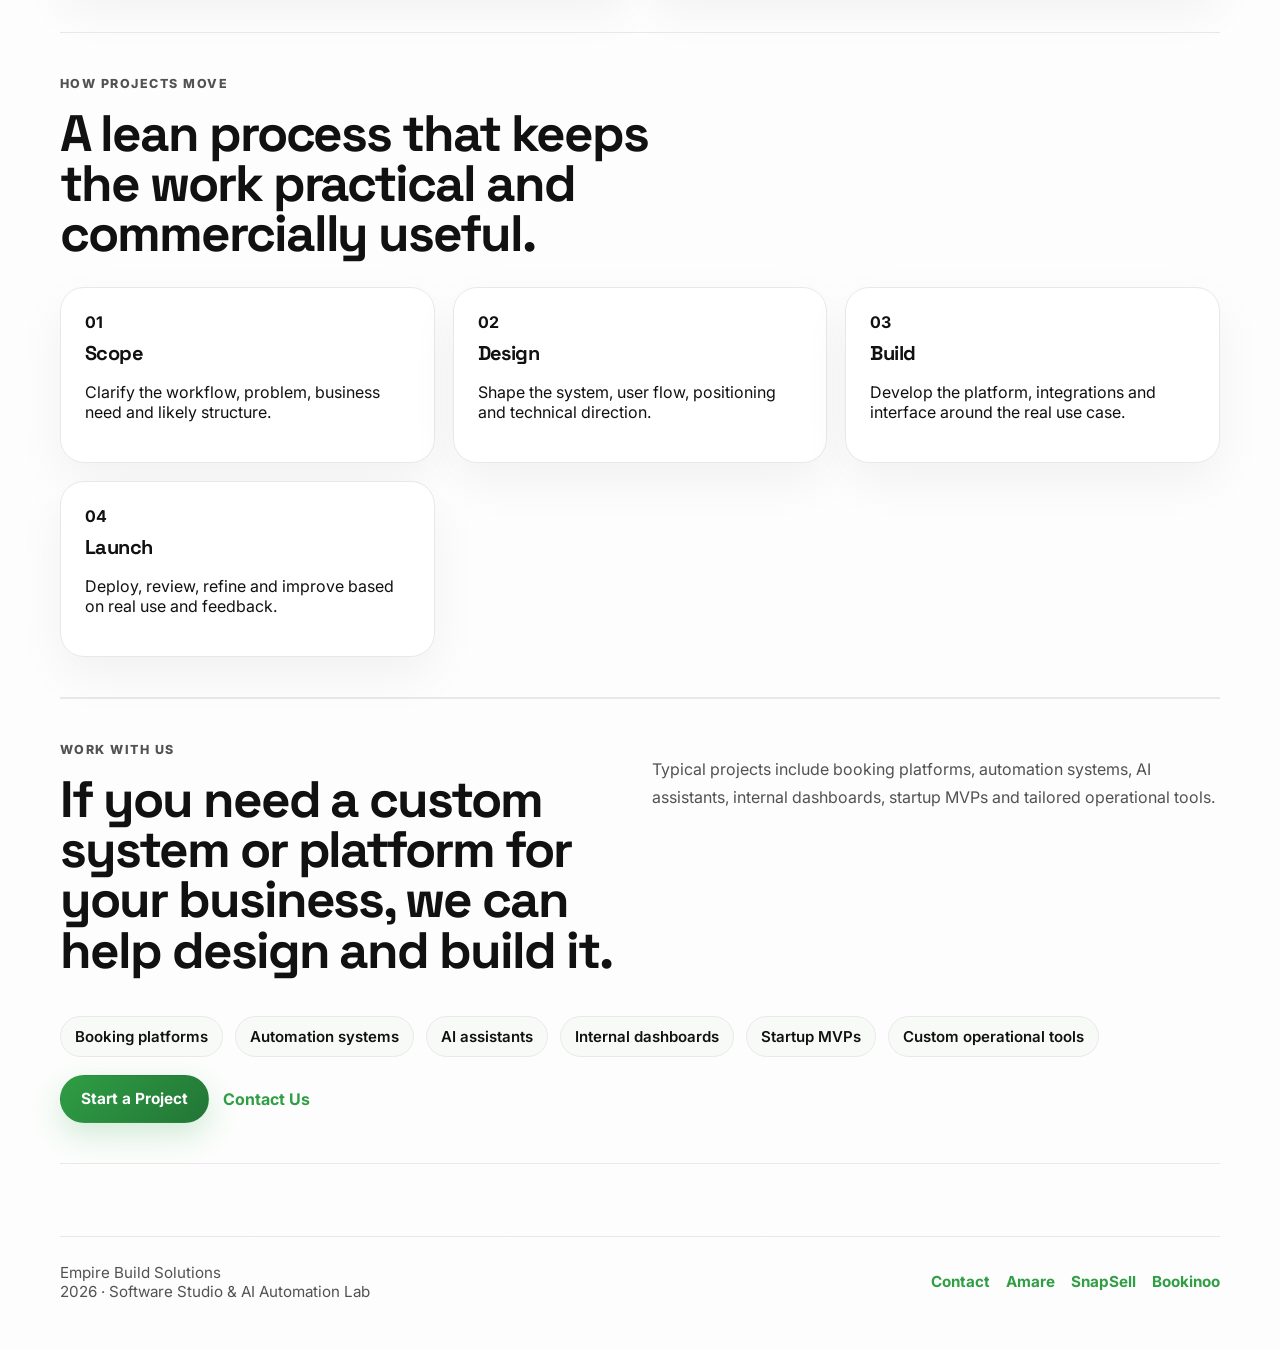
==== commit 00881db4: "prioritize Bookinoo and split deployed vs MVP sections" ====
--- a/index.html
+++ b/index.html
@@ -196,7 +196,7 @@
         </div>
       </section>
 
-      <section class="content-section">
+      <section class="content-section" id="featured-work-section">
         <div class="section-heading">
           <p class="eyebrow">Featured Work</p>
           <h2>Completed projects that show how the studio builds and delivers.</h2>
@@ -273,10 +273,74 @@
         </div>
       </section>
 
-      <section class="content-section bordered-section">
+      <section class="content-section bordered-section" id="available-products-section">
         <div class="section-heading">
           <p class="eyebrow">Available Products</p>
-          <h2>Platforms in progress that are available for acquisition, customization or further buildout.</h2>
+          <h2>Deployed and commercially available platforms for acquisition, licensing, customization, or growth partnerships.</h2>
+          <p>Bookinoo is listed as a deployed platform. Other products are grouped separately as MVP foundations.</p>
+        </div>
+        <div class="section-heading split">
+          <div>
+            <p class="eyebrow">Deployed Product</p>
+            <h2>Bookinoo</h2>
+          </div>
+          <p>Live in production since 23/05/2026 with active operational nodes.</p>
+        </div>
+        <article class="showcase-panel">
+          <div class="showcase-media">
+            <img class="project-shot showcase-image" src="assets/projects/bookinoo/1st%20advestising%20card%20most%20wanted.jpg" alt="Bookinoo advertising card" loading="lazy" decoding="async" data-bookinoo-gallery-trigger="true">
+          </div>
+          <div class="showcase-content">
+            <span class="product-label">Platform Product</span>
+            <div class="status-row">
+              <span class="status-pill">Fully Deployed</span>
+              <span class="status-pill">Available for Sale</span>
+              <span class="status-pill">Equity Opportunities</span>
+              <span class="status-pill">Customizable</span>
+            </div>
+            <img class="project-logo" src="assets/projects/bookinoo/bookinoo-logo.png" alt="Bookinoo logo" loading="lazy" decoding="async">
+            <h3>Bookinoo</h3>
+            <p>Bookinoo is a fully deployed booking, communication and operations platform for service businesses that run on appointments and live customer messaging.</p>
+            <p>Production deployment went live on 23/05/2026 across active nodes: Barber-family, Mechanic, Restaurant, and Clinic.</p>
+            <p>Core capabilities include multi-channel customer intake, policy-aware booking automation, in-flow payments, QR attendance, and restaurant driver-dispatch operations.</p>
+            <div class="showcase-meta">
+              <div><strong>Use Case</strong><span>Live service operations across Barber-family, Mechanic, Restaurant, and Clinic nodes with multi-channel booking, QR attendance, and dispatch support.</span></div>
+              <div><strong>Commercial Path</strong><span>Acquire, license, customize, or discuss equity participation with Empire Build Solutions Ltd.</span></div>
+            </div>
+            <details class="expand-card">
+              <summary>Show product details</summary>
+              <div class="showcase-copy">
+                <h4>Deployment Snapshot</h4>
+                <p>Bookinoo is live in production and used as an operational platform, not a concept page. It centralizes booking, communication and workflow control in one system.</p>
+                <h4>Platform Capabilities</h4>
+                <ul class="check-list">
+                  <li>Booking automation across WhatsApp, Telegram, calls, Instagram and web channels</li>
+                  <li>Policy-aware confirmations with payment-link collection in flow</li>
+                  <li>QR attendance lifecycle updates for active service nodes</li>
+                  <li>Restaurant driver-dispatch visibility and coordination</li>
+                  <li>Real-time dashboard sync for booking, payment and operational states</li>
+                </ul>
+                <h4>Ideal Use Cases</h4>
+                <ul class="check-list">
+                  <li>Appointment-based service businesses</li>
+                  <li>Operators managing high volumes of bookings</li>
+                  <li>Teams replacing fragmented scheduling and reminder workflows</li>
+                  <li>Buyers seeking a deployed product foundation with live capability depth</li>
+                </ul>
+                <h4>Opportunity</h4>
+                <p>Bookinoo is owned by Empire Build Solutions Ltd and is available for acquisition, licensing, customization, or share/equity discussions.</p>
+                <p>Additional commercial data such as user base, growth trajectory, and revenue generated is available on request during qualified discussions.</p>
+              </div>
+            </details>
+            <a class="button button-primary" href="bookinoo.html">View Product</a>
+          </div>
+        </article>
+        <div class="section-heading split">
+          <div>
+            <p class="eyebrow">MVP Foundation</p>
+            <h2>SnapSell</h2>
+          </div>
+          <p>Product foundation available for acquisition, customization, and continued development.</p>
         </div>
         <article class="showcase-panel">
           <div class="showcase-media">
@@ -327,55 +391,6 @@
             <a class="button button-primary" href="snapsell.html">View Product</a>
           </div>
         </article>
-        <article class="showcase-panel">
-          <div class="showcase-media">
-            <img class="project-shot showcase-image" src="assets/projects/bookinoo/1st%20advestising%20card%20most%20wanted.jpg" alt="Bookinoo advertising card" loading="lazy" decoding="async" data-bookinoo-gallery-trigger="true">
-          </div>
-          <div class="showcase-content">
-            <span class="product-label">Platform Product</span>
-            <div class="status-row">
-              <span class="status-pill">Fully Deployed</span>
-              <span class="status-pill">Available for Sale</span>
-              <span class="status-pill">Equity Opportunities</span>
-              <span class="status-pill">Customizable</span>
-            </div>
-            <img class="project-logo" src="assets/projects/bookinoo/bookinoo-logo.png" alt="Bookinoo logo" loading="lazy" decoding="async">
-            <h3>Bookinoo</h3>
-            <p>Bookinoo is a fully deployed booking, communication and operations platform for service businesses that run on appointments and live customer messaging.</p>
-            <p>Production deployment went live on 23/05/2026 across active nodes: Barber-family, Mechanic, Restaurant, and Clinic.</p>
-            <p>Core capabilities include multi-channel customer intake, policy-aware booking automation, in-flow payments, QR attendance, and restaurant driver-dispatch operations.</p>
-            <div class="showcase-meta">
-              <div><strong>Use Case</strong><span>Appointment-driven service businesses.</span></div>
-              <div><strong>Commercial Path</strong><span>Acquire, license, customize, or discuss equity participation with Empire Build Solutions Ltd.</span></div>
-            </div>
-            <details class="expand-card">
-              <summary>Show product details</summary>
-              <div class="showcase-copy">
-                <h4>Deployment Snapshot</h4>
-                <p>Bookinoo is live in production and used as an operational platform, not a concept page. It centralizes booking, communication and workflow control in one system.</p>
-                <h4>Platform Capabilities</h4>
-                <ul class="check-list">
-                  <li>Booking automation across WhatsApp, Telegram, calls, Instagram and web channels</li>
-                  <li>Policy-aware confirmations with payment-link collection in flow</li>
-                  <li>QR attendance lifecycle updates for active service nodes</li>
-                  <li>Restaurant driver-dispatch visibility and coordination</li>
-                  <li>Real-time dashboard sync for booking, payment and operational states</li>
-                </ul>
-                <h4>Ideal Use Cases</h4>
-                <ul class="check-list">
-                  <li>Appointment-based service businesses</li>
-                  <li>Operators managing high volumes of bookings</li>
-                  <li>Teams replacing fragmented scheduling and reminder workflows</li>
-                  <li>Buyers seeking a deployed product foundation with live capability depth</li>
-                </ul>
-                <h4>Opportunity</h4>
-                <p>Bookinoo is owned by Empire Build Solutions Ltd and is available for acquisition, licensing, customization, or share/equity discussions.</p>
-                <p>Additional commercial data such as user base, growth trajectory, and revenue generated is available on request during qualified discussions.</p>
-              </div>
-            </details>
-            <a class="button button-primary" href="bookinoo.html">View Product</a>
-          </div>
-        </article>
       </section>
 
       <section class="content-section bordered-section">
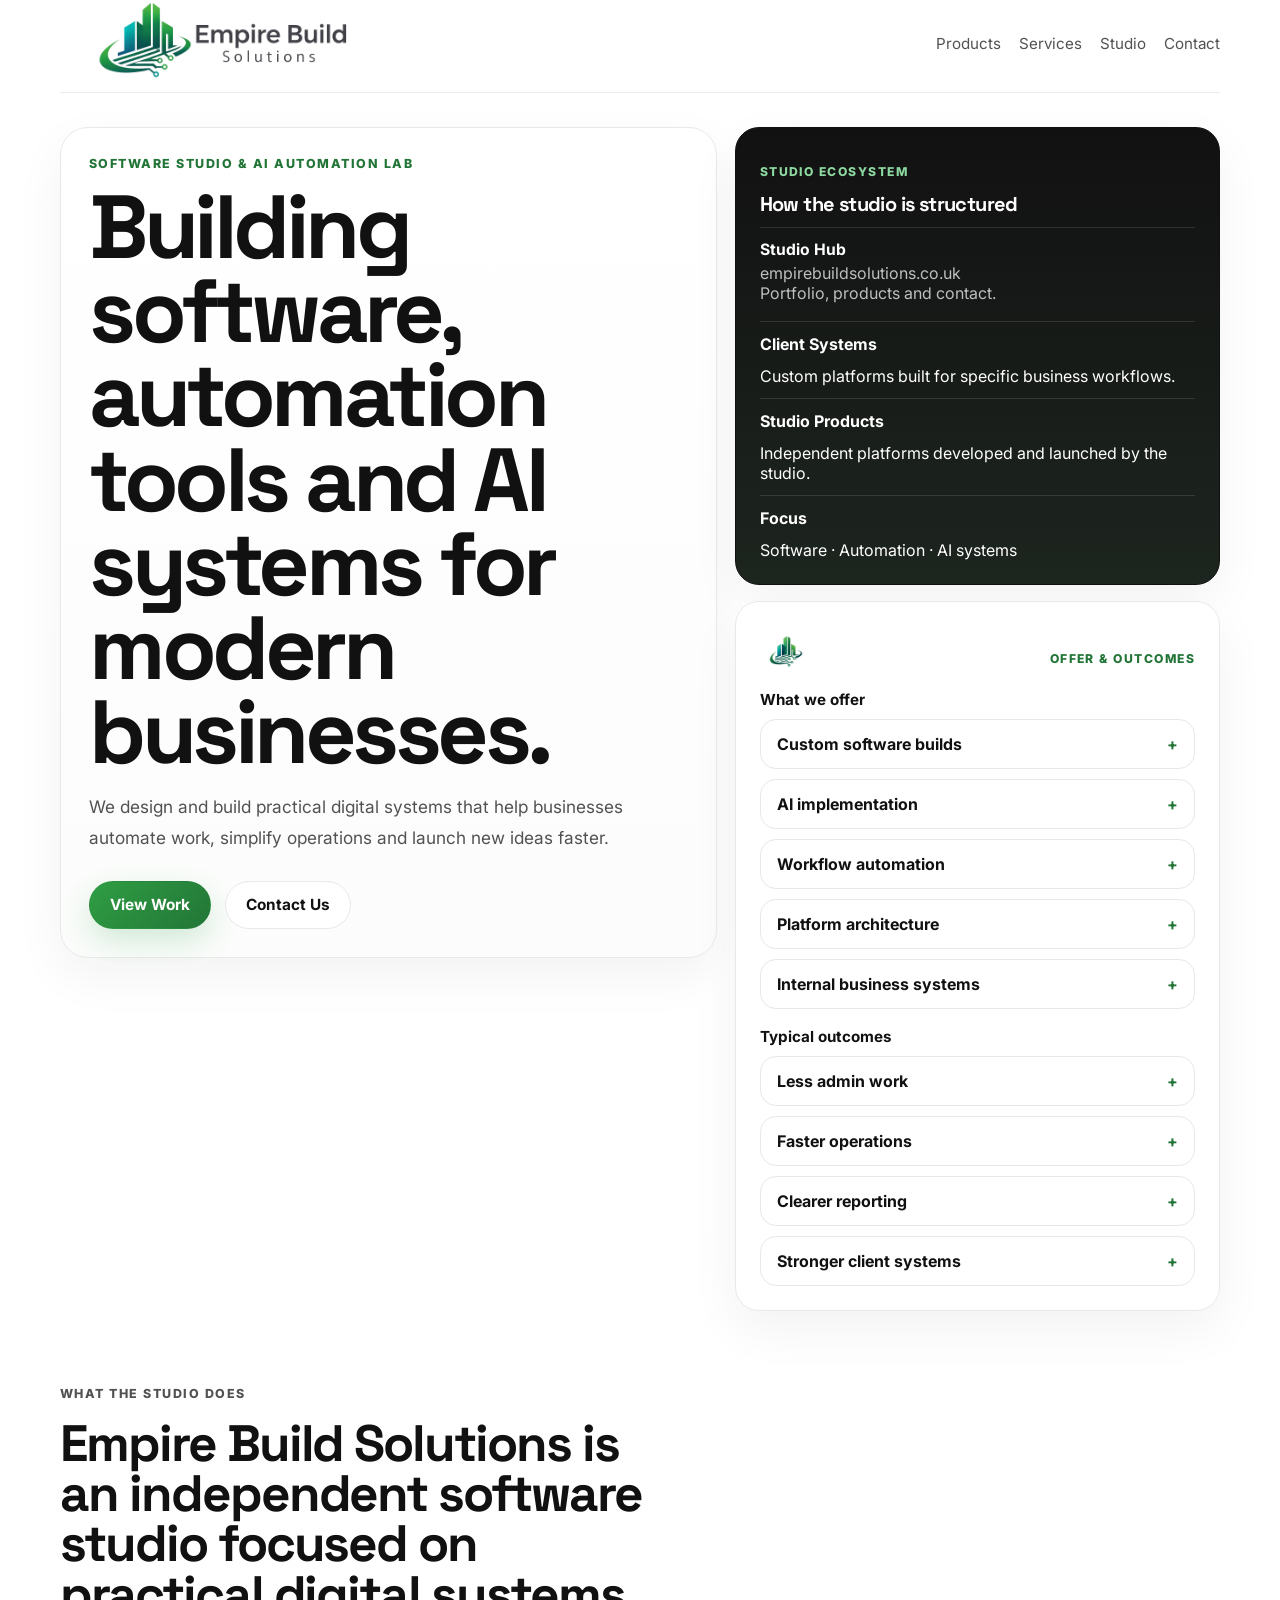
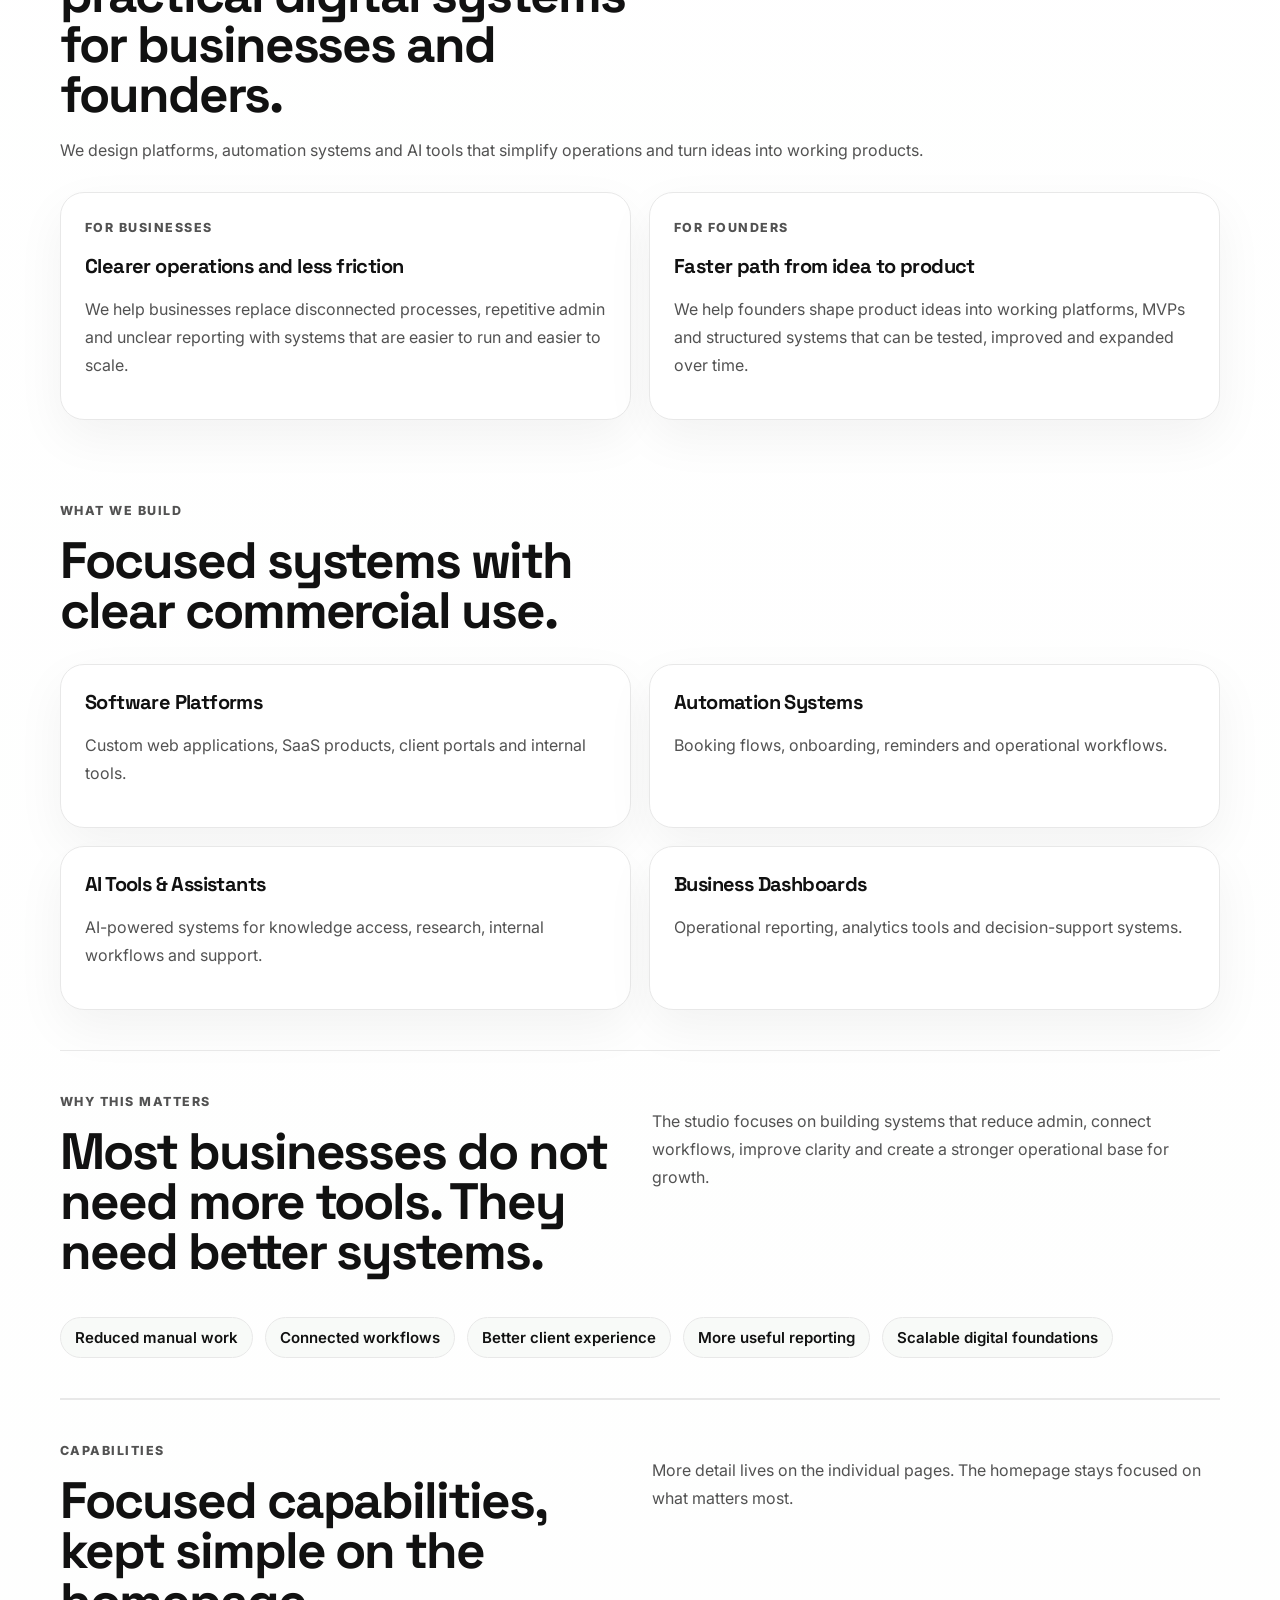
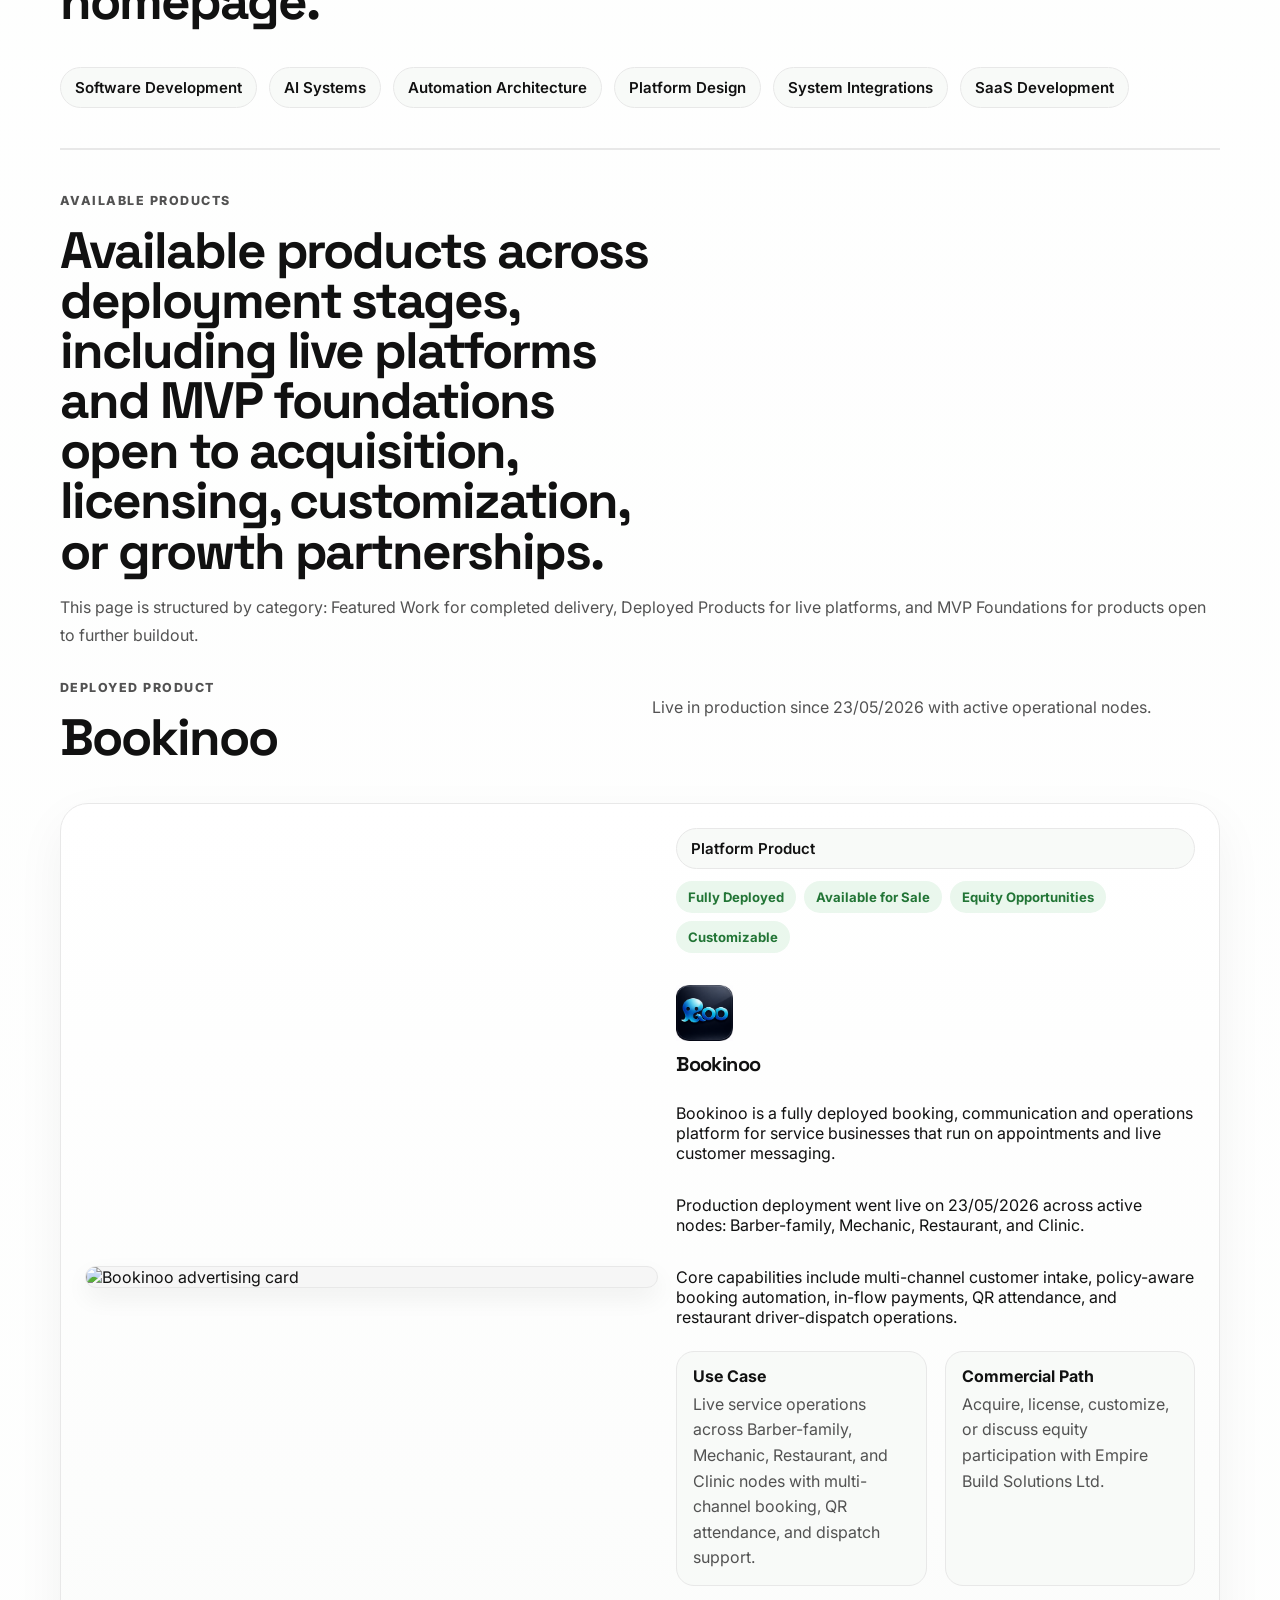
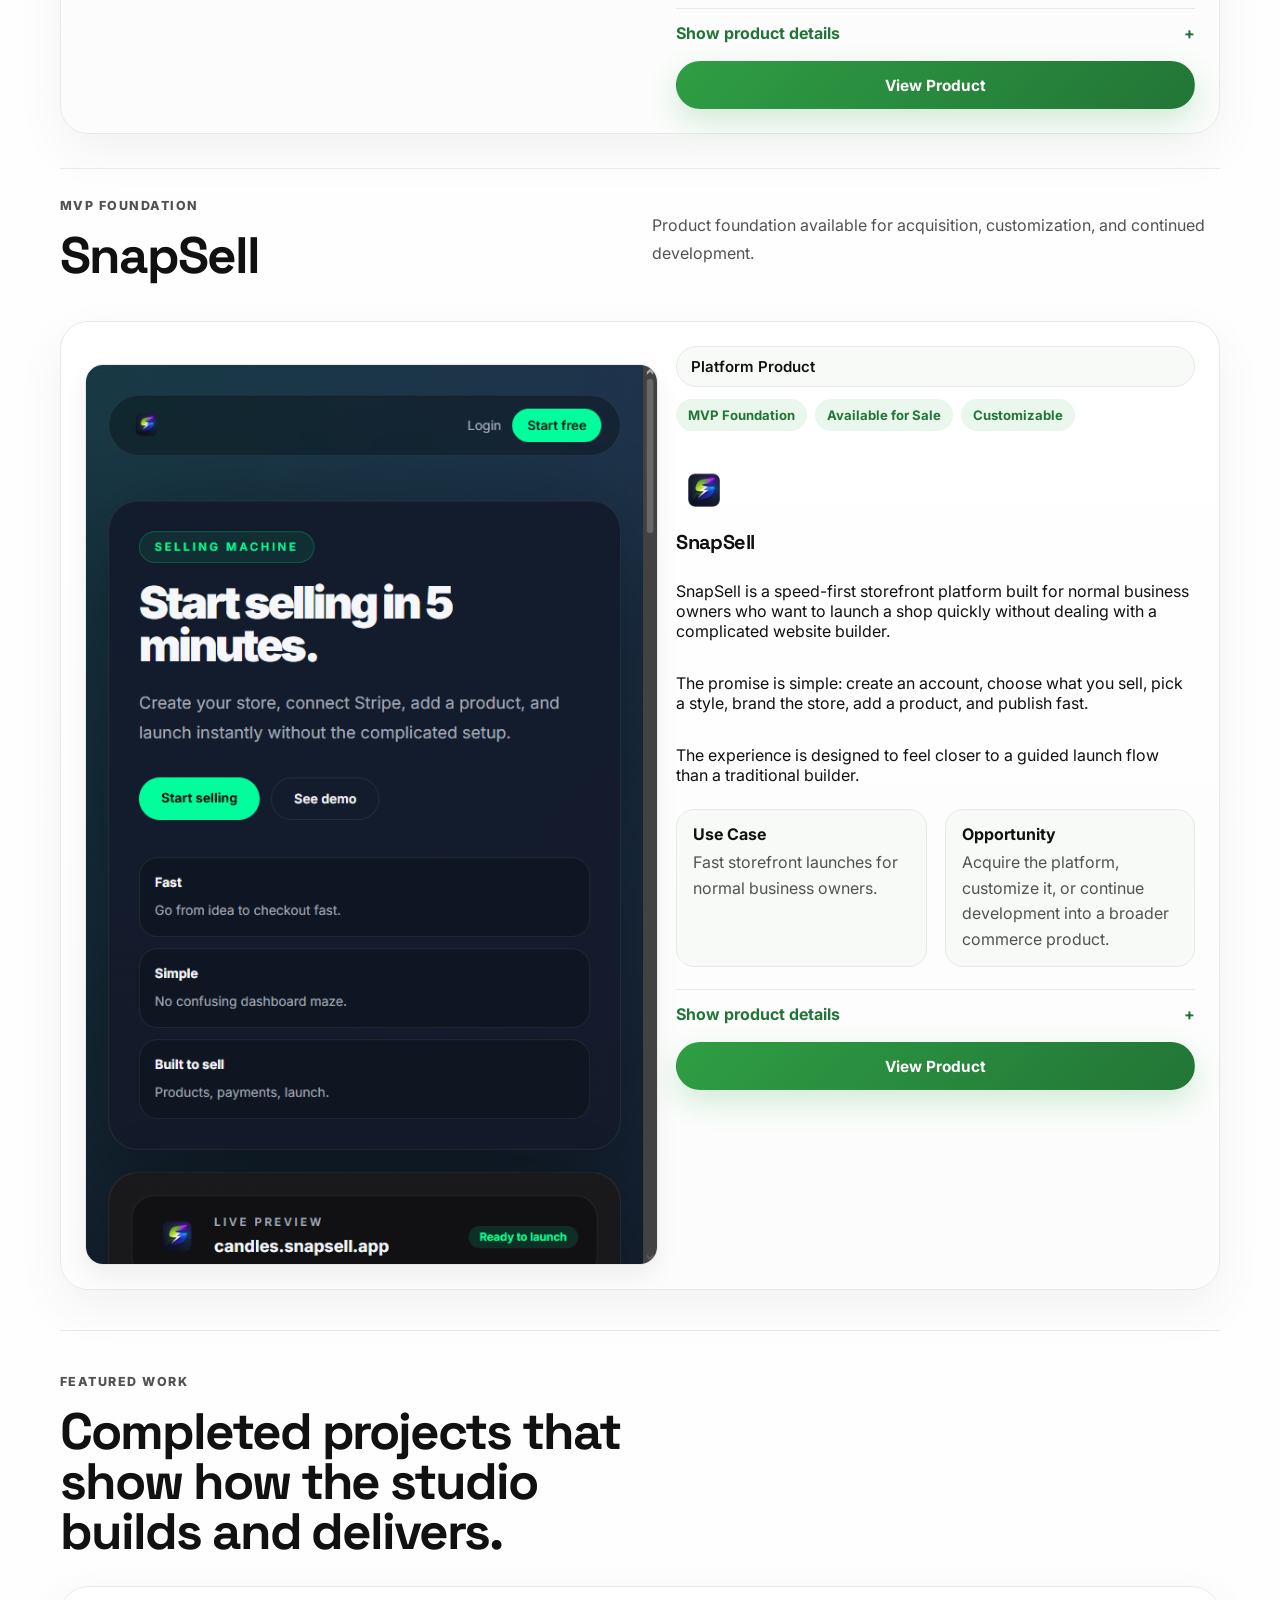
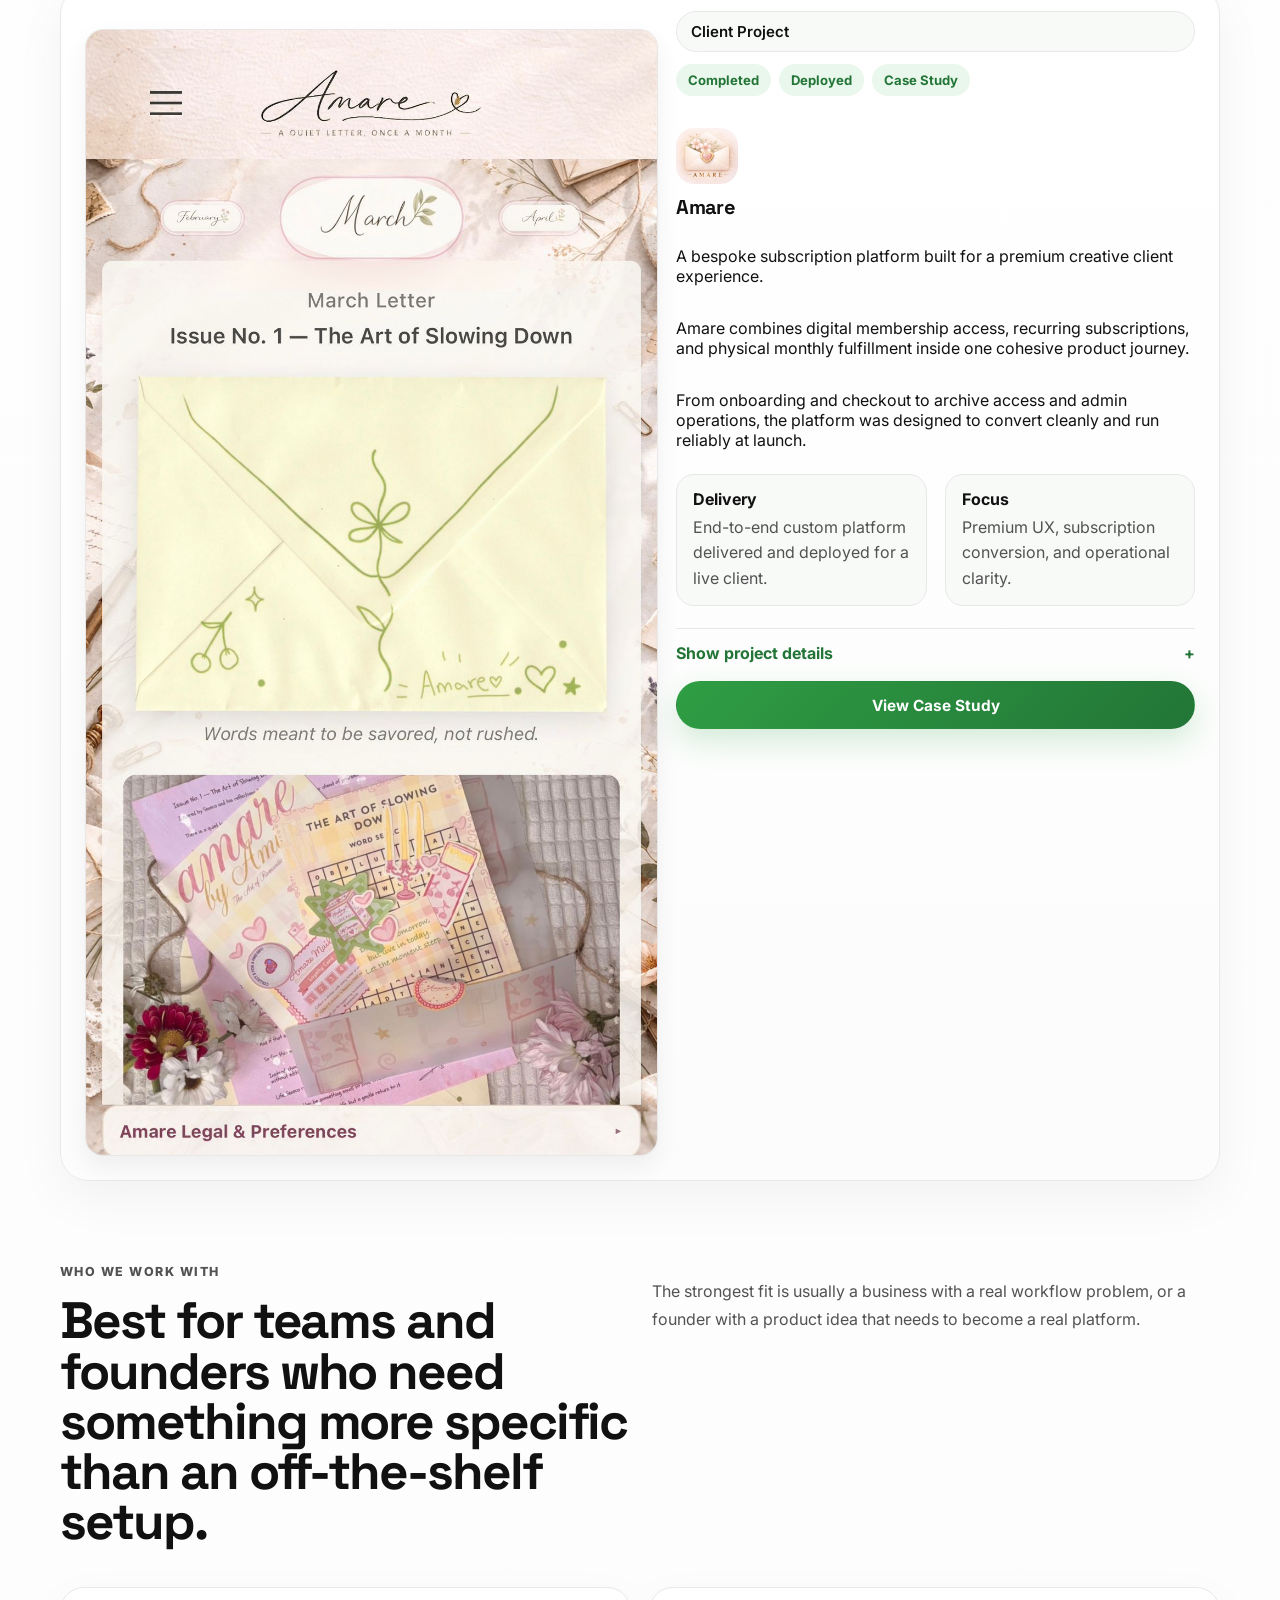
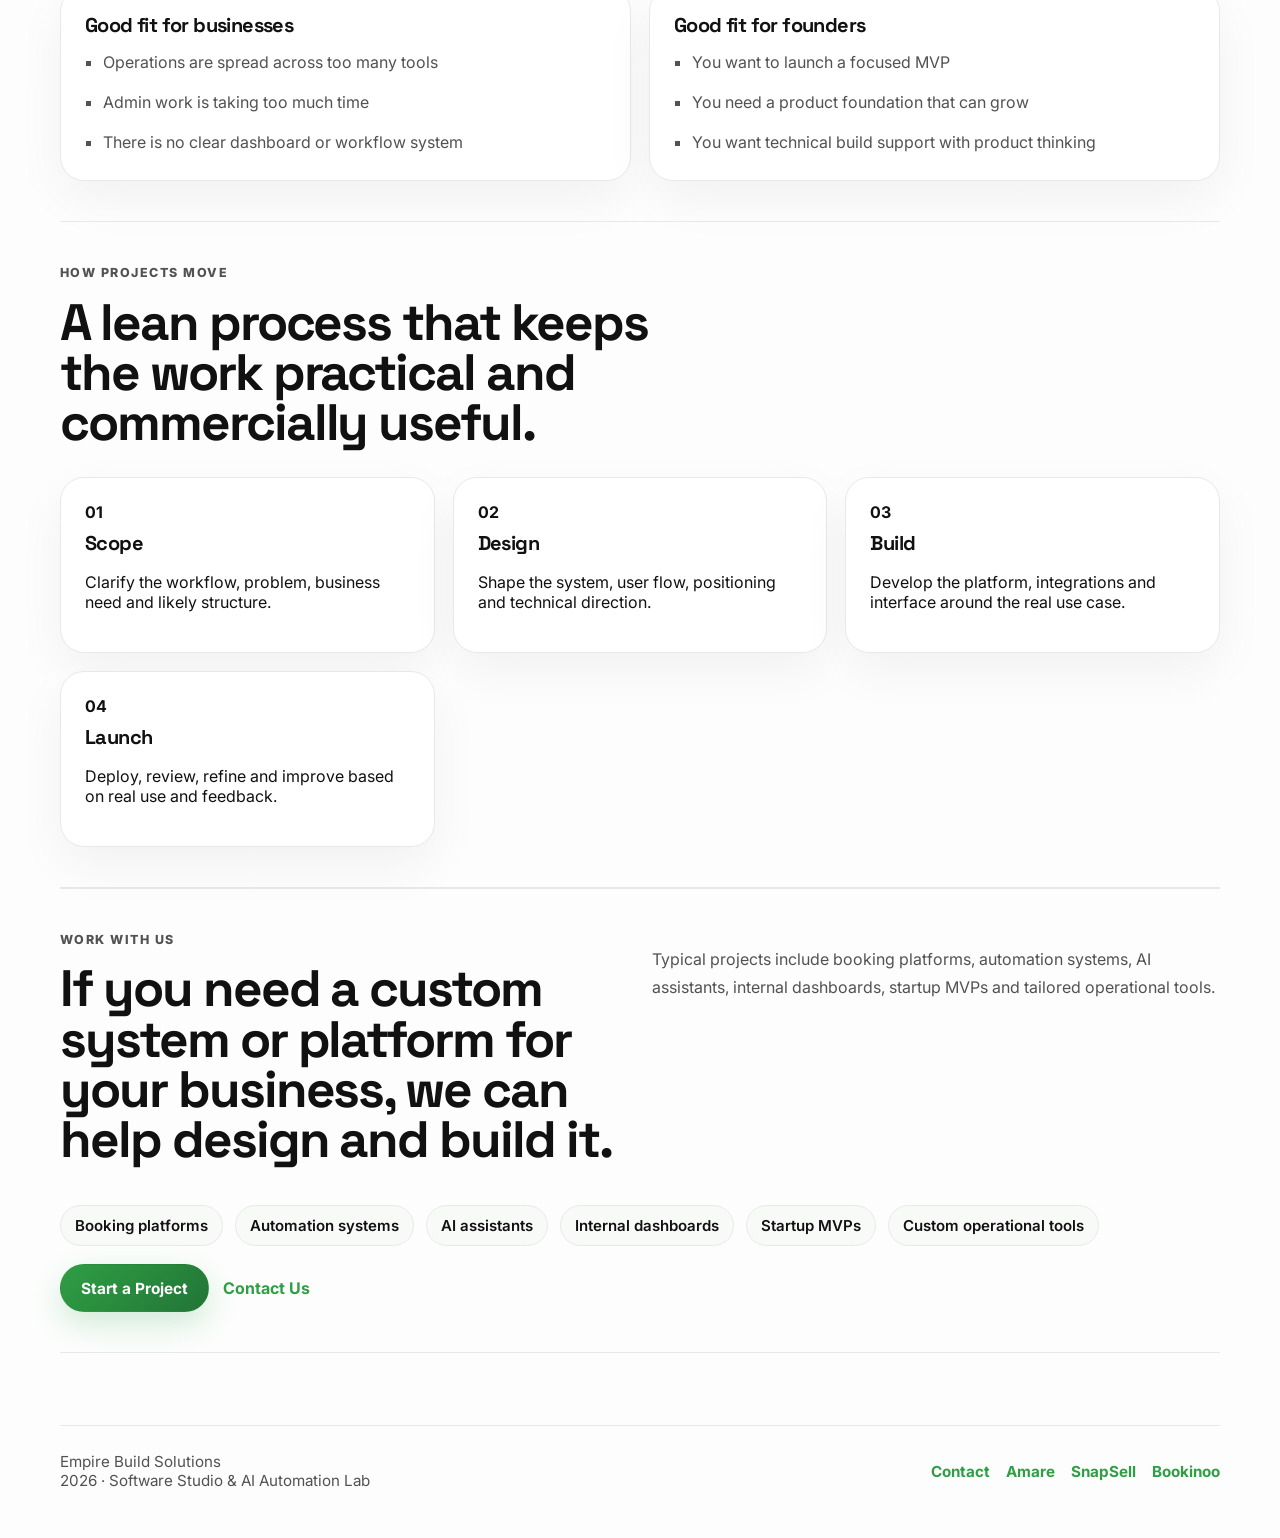
==== commit 9fd4d5b3: "refresh product pages and align work page statuses" ====
--- a/index.html
+++ b/index.html
@@ -276,8 +276,8 @@
       <section class="content-section bordered-section" id="available-products-section">
         <div class="section-heading">
           <p class="eyebrow">Available Products</p>
-          <h2>Deployed and commercially available platforms for acquisition, licensing, customization, or growth partnerships.</h2>
-          <p>Bookinoo is listed as a deployed platform. Other products are grouped separately as MVP foundations.</p>
+          <h2>Available products across deployment stages, including live platforms and MVP foundations open to acquisition, licensing, customization, or growth partnerships.</h2>
+          <p>This page is structured by category: Featured Work for completed delivery, Deployed Products for live platforms, and MVP Foundations for products open to further buildout.</p>
         </div>
         <div class="section-heading split">
           <div>
@@ -335,7 +335,7 @@
             <a class="button button-primary" href="bookinoo.html">View Product</a>
           </div>
         </article>
-        <div class="section-heading split">
+        <div class="section-heading split product-category-break">
           <div>
             <p class="eyebrow">MVP Foundation</p>
             <h2>SnapSell</h2>
--- a/styles.css
+++ b/styles.css
@@ -523,6 +523,12 @@
 
 .section-heading {
   margin-bottom: 28px;
+}
+
+.product-category-break {
+  margin-top: 34px;
+  padding-top: 26px;
+  border-top: 1px solid var(--line);
 }
 
 .section-heading.split,
@@ -1036,6 +1042,8 @@
 
   .site-header {
     align-items: start;
+    padding: 14px 10px;
+    border-radius: 14px;
   }
 
   .brand {
@@ -1059,6 +1067,23 @@
     height: 50px;
   }
 
+  .site-nav {
+    width: 100%;
+    justify-content: space-between;
+    flex-wrap: nowrap;
+    gap: 8px;
+    font-size: 0.9rem;
+  }
+
+  .site-nav a {
+    display: inline-flex;
+    align-items: center;
+    justify-content: center;
+    white-space: nowrap;
+    padding: 8px 6px 6px;
+    min-width: 0;
+  }
+
   h1 {
     max-width: 12ch;
   }
@@ -1067,15 +1092,21 @@
 
 @media (max-width: 640px) {
   .page-shell {
-    width: min(100% - 20px, 1160px);
+    width: min(100% - 28px, 1160px);
   }
 
   .site-nav {
-    gap: 12px;
+    gap: 6px;
+    font-size: 0.83rem;
   }
 
   .site-header {
-    gap: 12px;
+    gap: 10px;
+    padding: 10px 12px;
+  }
+
+  .site-nav a {
+    padding: 7px 4px 6px;
   }
 
   .page-hero,
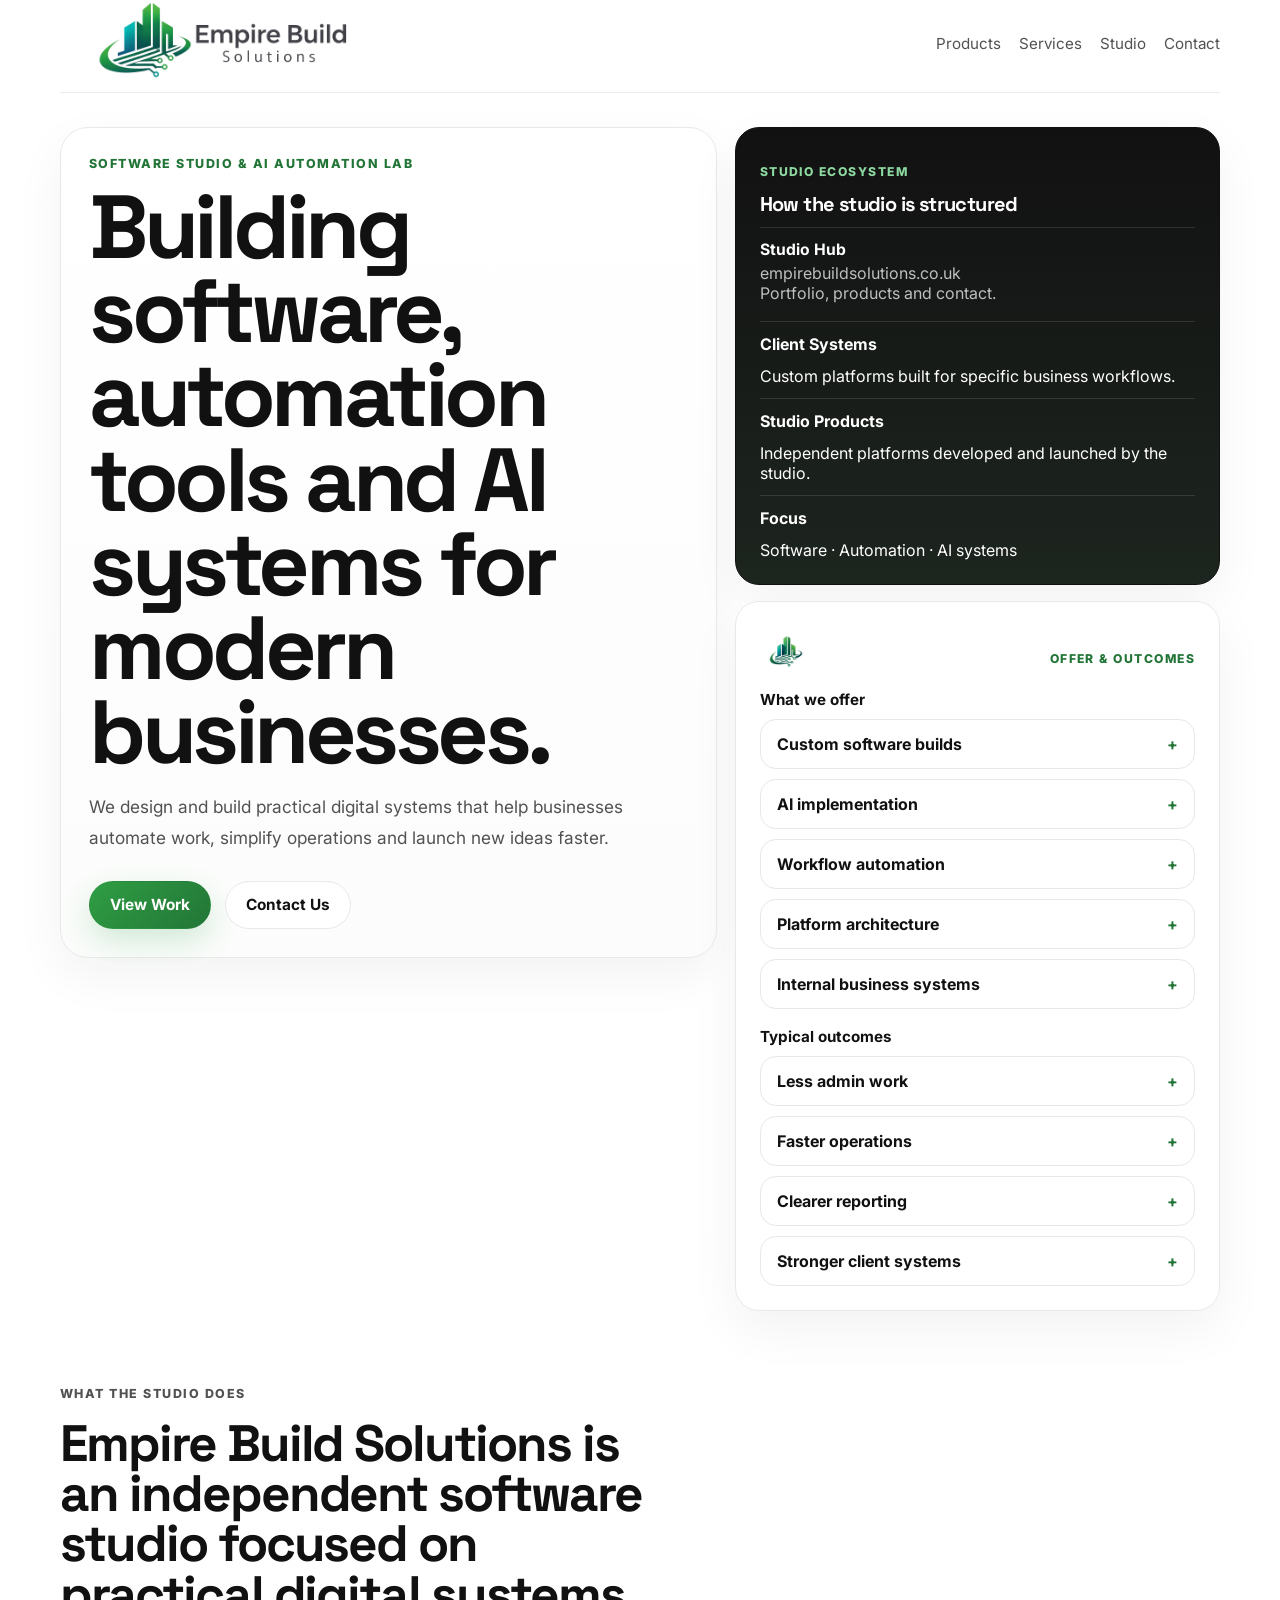
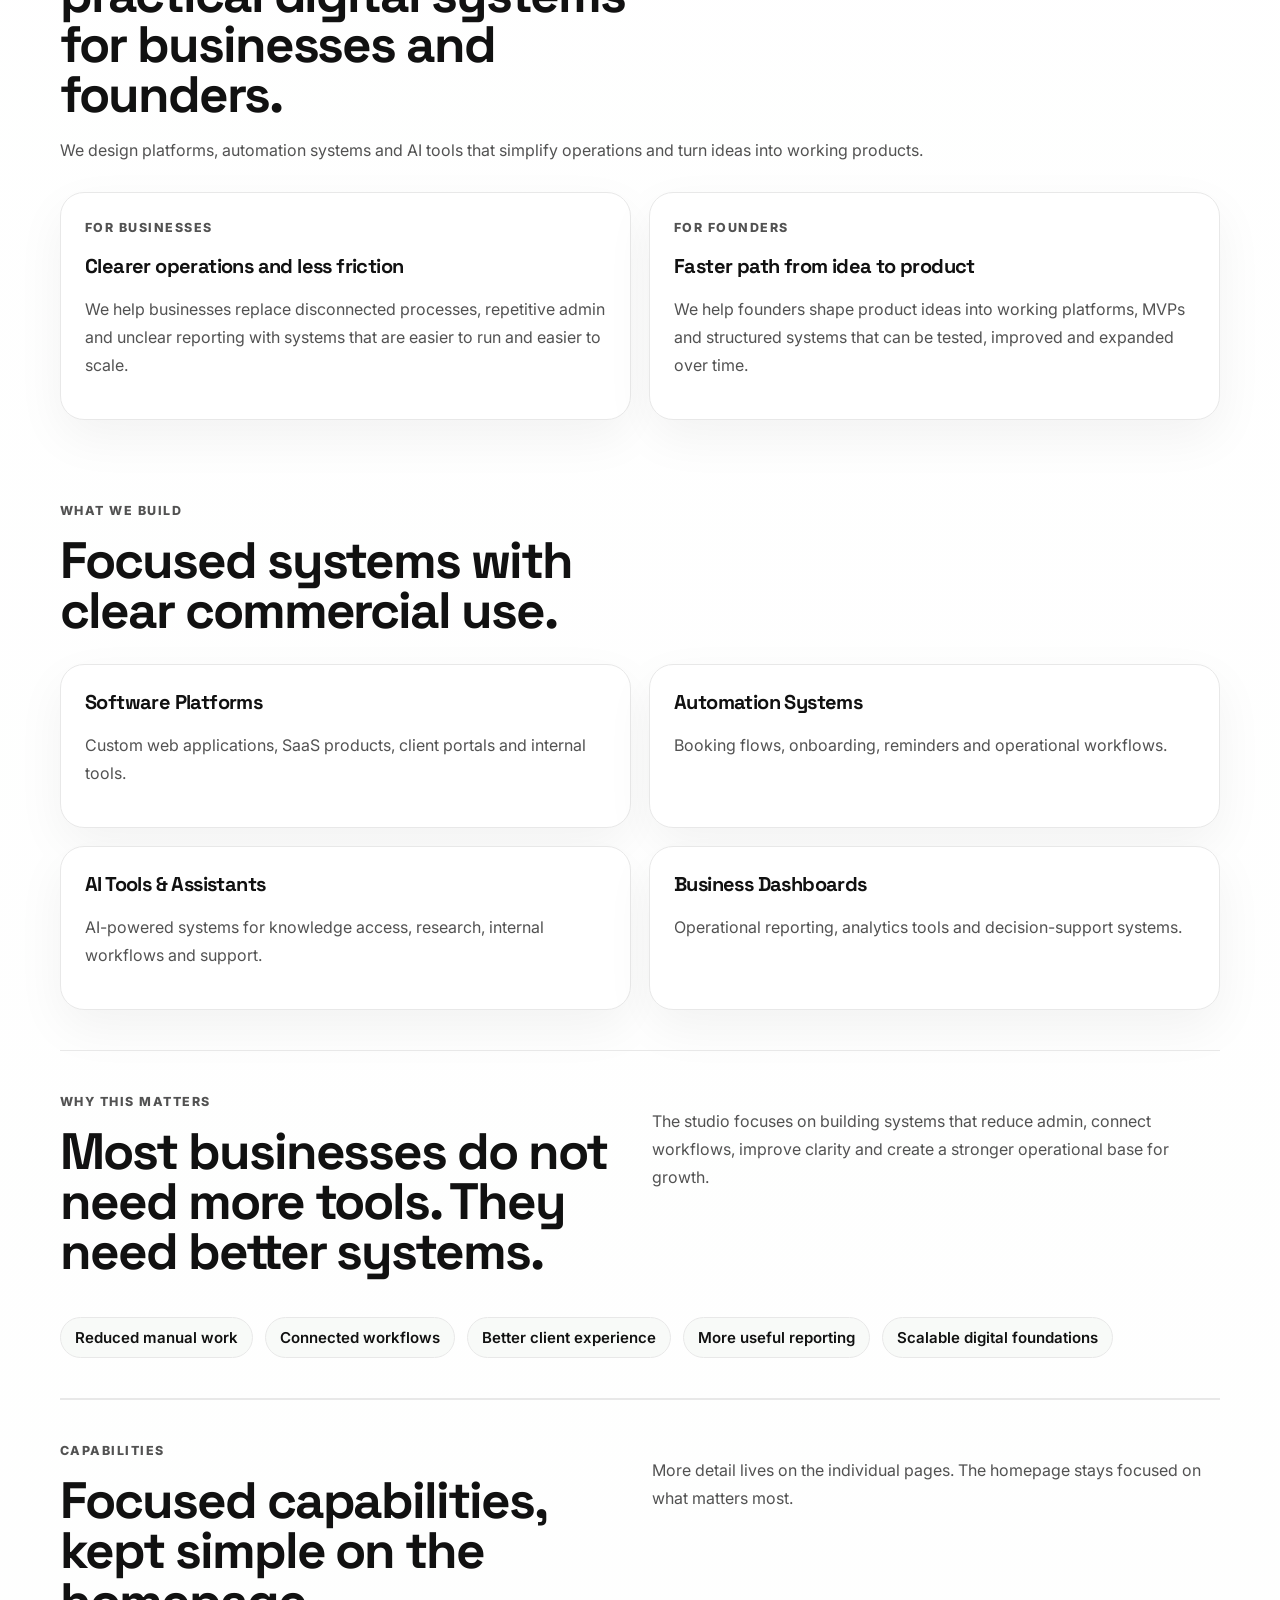
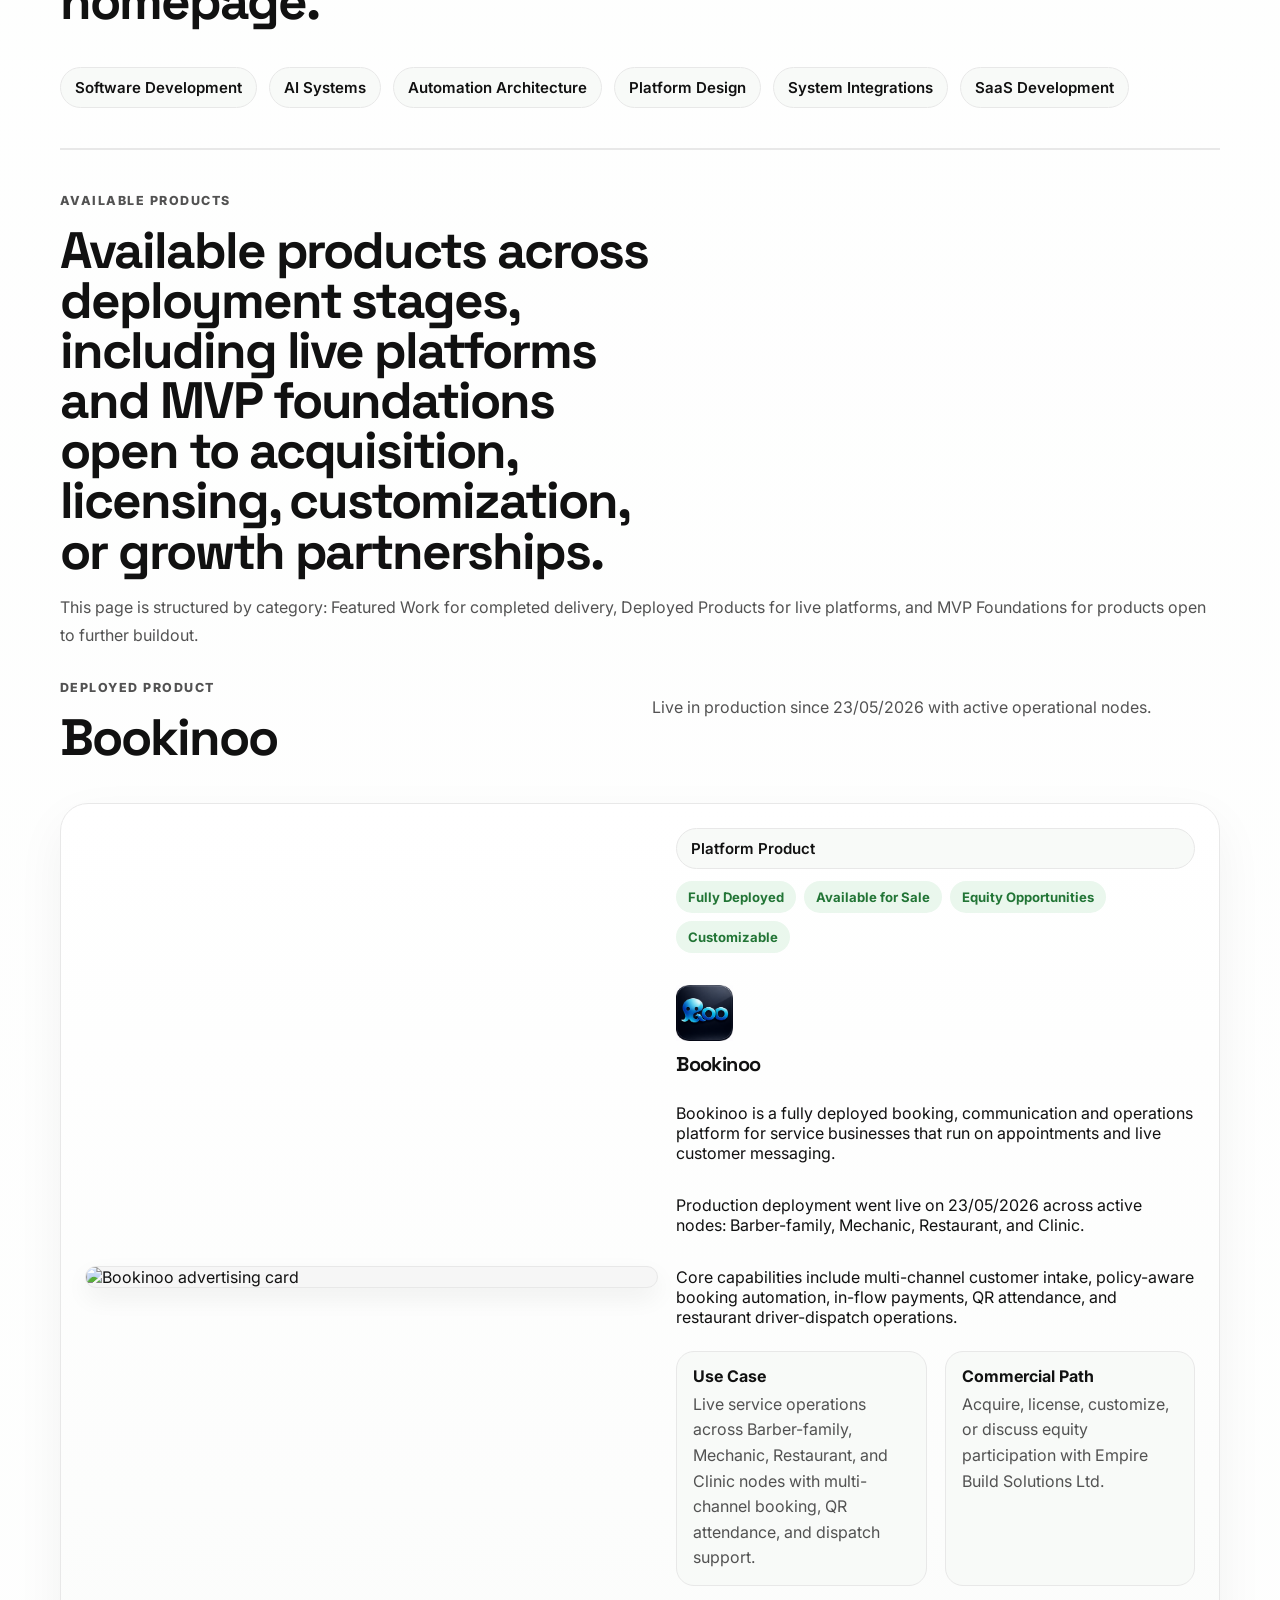
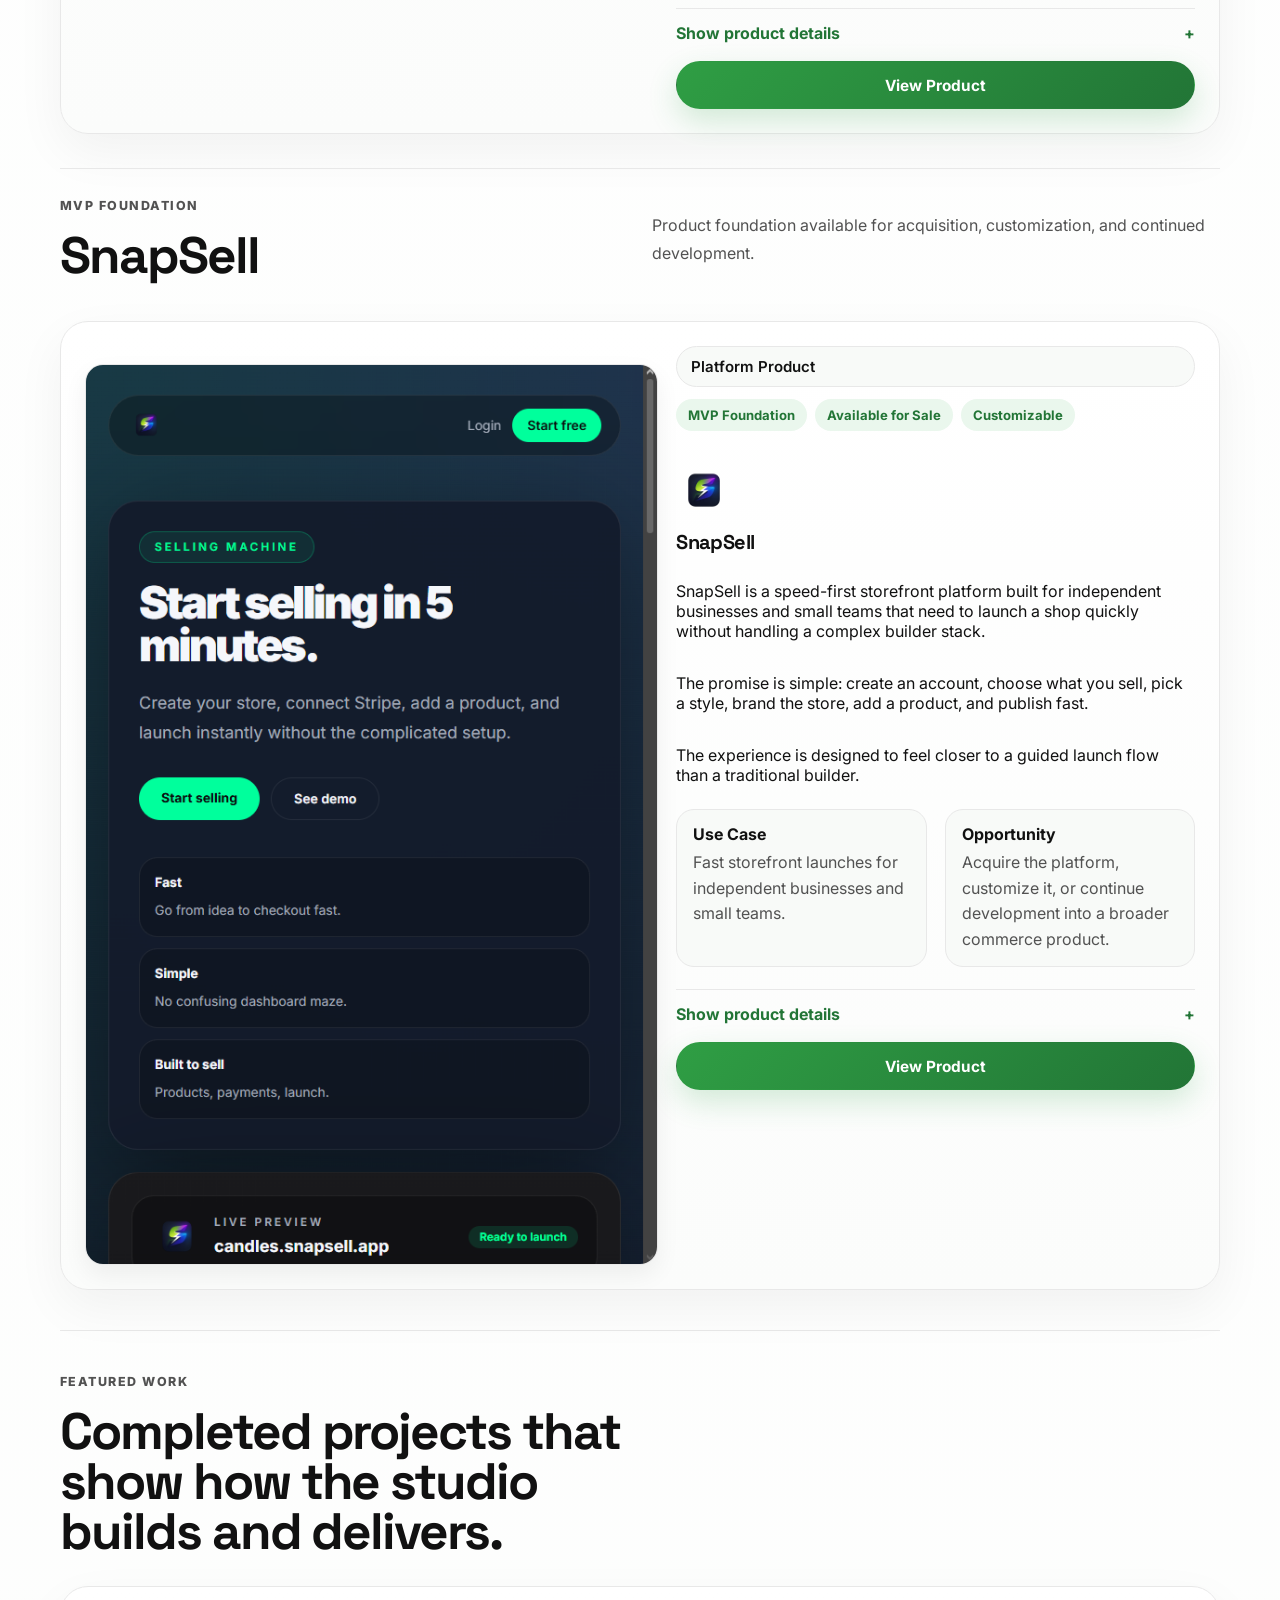
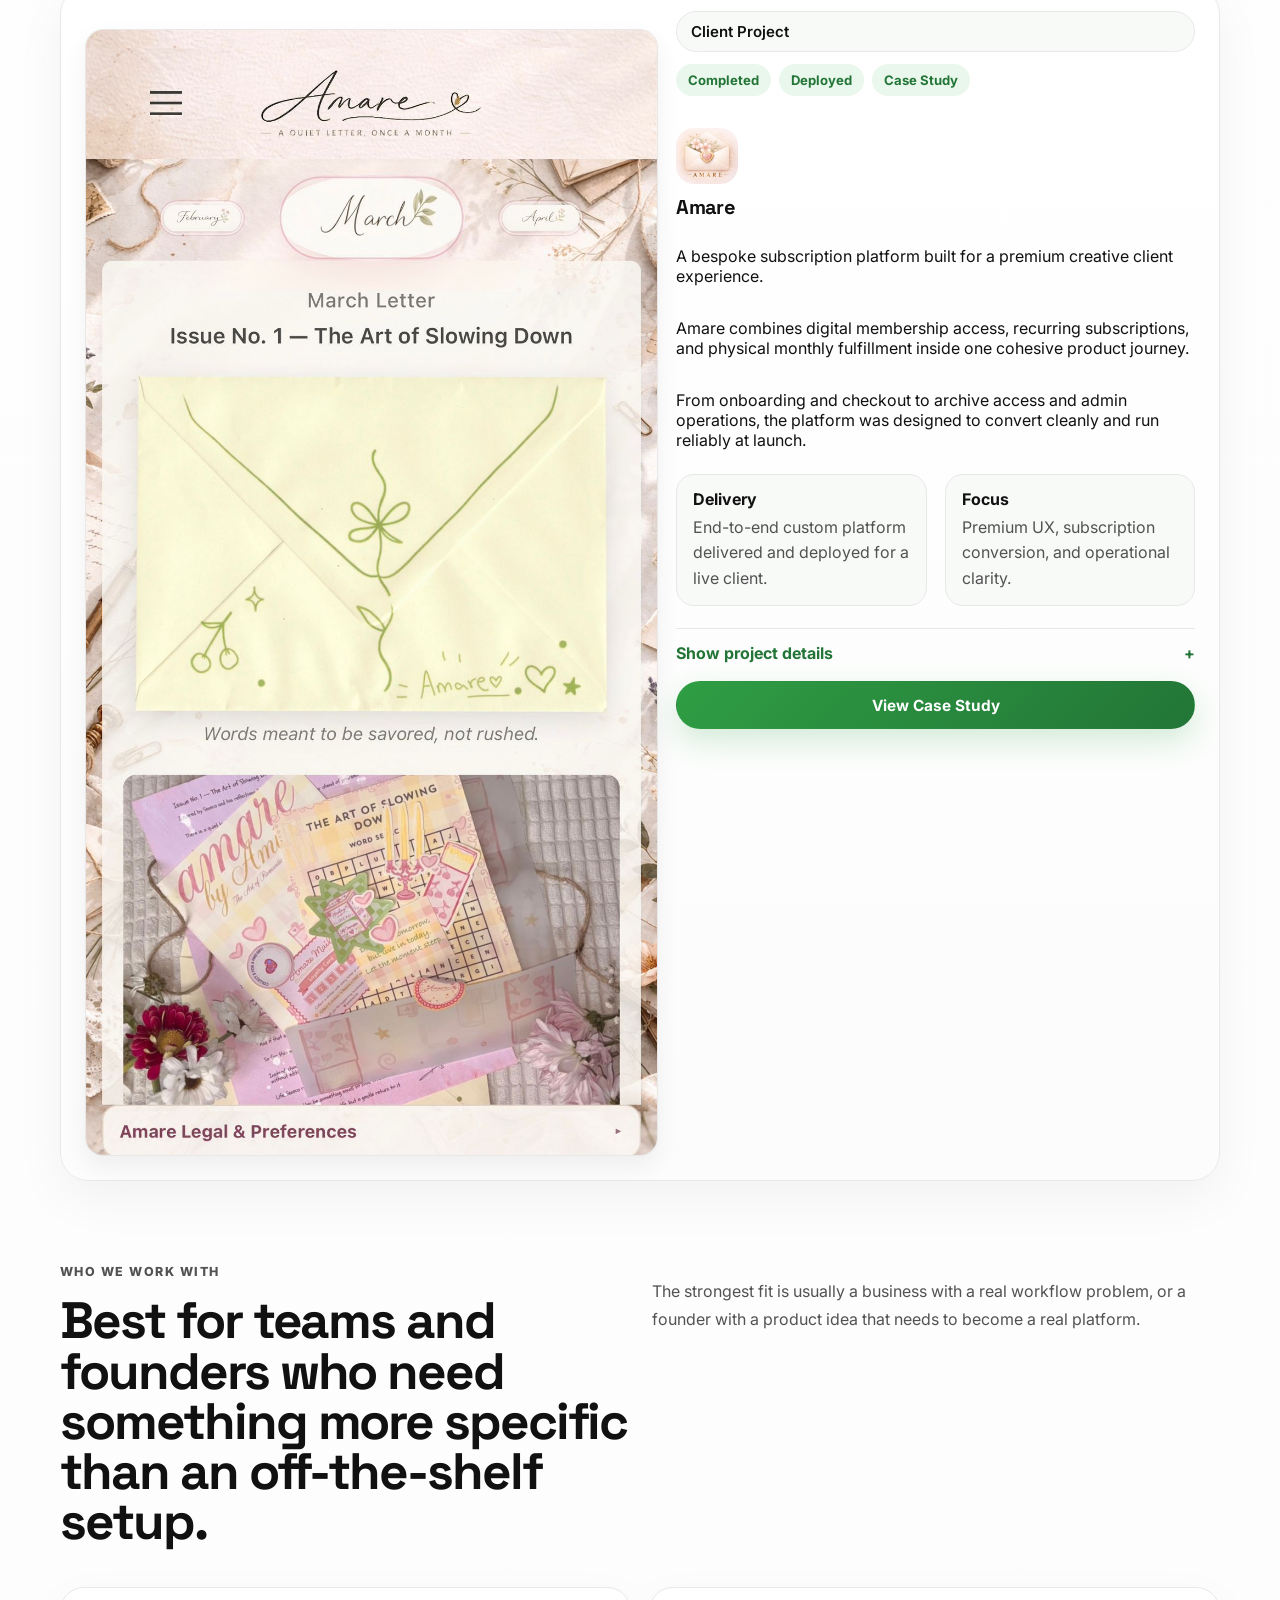
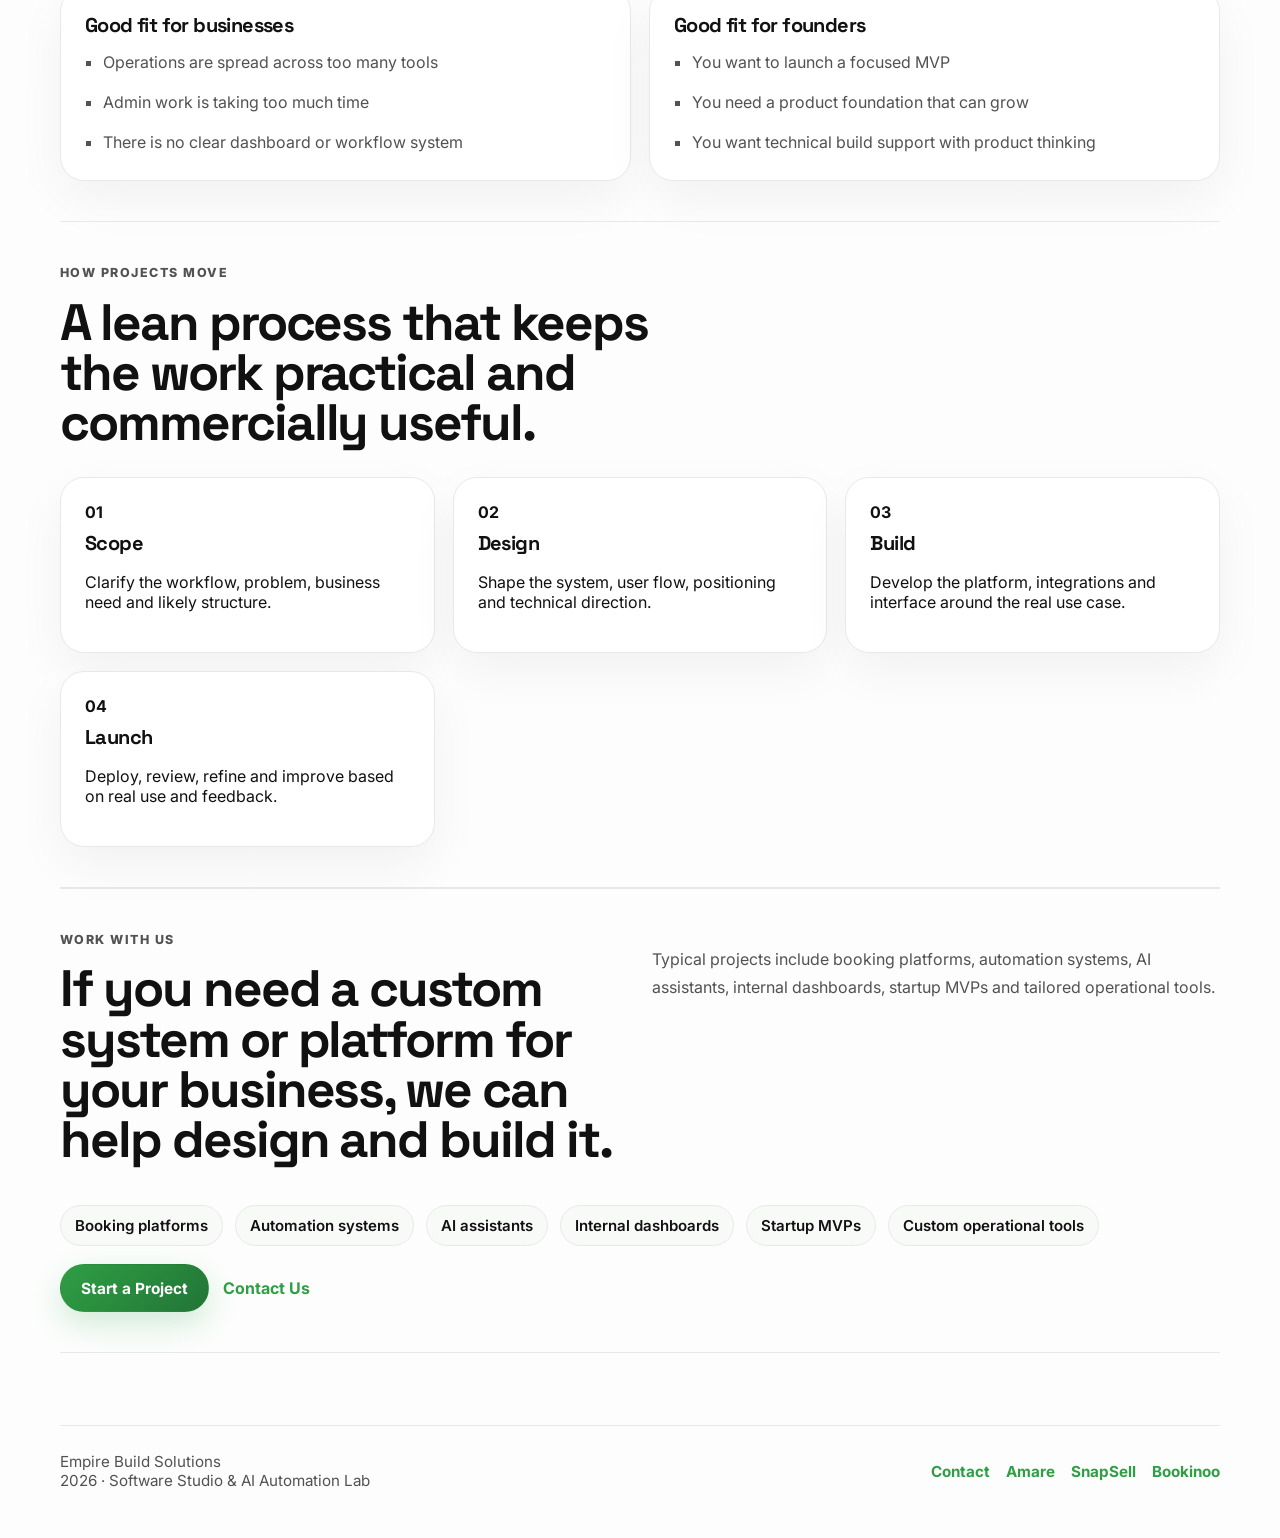
==== commit f441eb5e: "polish site copy and add mobile burger menu" ====
--- a/index.html
+++ b/index.html
@@ -355,11 +355,11 @@
             </div>
             <img class="project-logo" src="assets/projects/snapsell/snapsell-logo.png" alt="SnapSell logo" loading="lazy" decoding="async">
             <h3>SnapSell</h3>
-            <p>SnapSell is a speed-first storefront platform built for normal business owners who want to launch a shop quickly without dealing with a complicated website builder.</p>
+            <p>SnapSell is a speed-first storefront platform built for independent businesses and small teams that need to launch a shop quickly without handling a complex builder stack.</p>
             <p>The promise is simple: create an account, choose what you sell, pick a style, brand the store, add a product, and publish fast.</p>
             <p>The experience is designed to feel closer to a guided launch flow than a traditional builder.</p>
             <div class="showcase-meta">
-              <div><strong>Use Case</strong><span>Fast storefront launches for normal business owners.</span></div>
+              <div><strong>Use Case</strong><span>Fast storefront launches for independent businesses and small teams.</span></div>
               <div><strong>Opportunity</strong><span>Acquire the platform, customize it, or continue development into a broader commerce product.</span></div>
             </div>
             <details class="expand-card">
--- a/styles.css
+++ b/styles.css
@@ -138,6 +138,21 @@
   min-height: 56px;
   color: var(--muted);
   font-size: 0.95rem;
+}
+
+.nav-menu-toggle {
+  display: none;
+  align-items: center;
+  justify-content: center;
+  width: 40px;
+  height: 40px;
+  border-radius: 12px;
+  border: 1px solid var(--line);
+  background: #ffffff;
+  color: var(--text);
+  font-size: 1.15rem;
+  font-weight: 700;
+  cursor: pointer;
 }
 
 .site-nav a:hover,
@@ -1095,18 +1110,66 @@
     width: min(100% - 28px, 1160px);
   }
 
-  .site-nav {
-    gap: 6px;
-    font-size: 0.83rem;
-  }
-
   .site-header {
     gap: 10px;
     padding: 10px 12px;
+    align-items: center;
+    position: sticky;
+  }
+
+  .nav-menu-toggle {
+    display: inline-flex;
+    margin-left: auto;
+  }
+
+  .site-nav {
+    display: none;
+    position: absolute;
+    top: calc(100% - 2px);
+    right: 12px;
+    width: min(250px, calc(100vw - 28px));
+    flex-direction: column;
+    align-items: stretch;
+    flex-wrap: nowrap;
+    gap: 4px;
+    padding: 10px;
+    border: 1px solid var(--line);
+    border-radius: 14px;
+    background: rgba(255, 255, 255, 0.98);
+    box-shadow: 0 14px 30px rgba(17, 17, 17, 0.12);
+    z-index: 20;
+    font-size: 0.9rem;
+  }
+
+  .site-nav::before {
+    content: "";
+    position: absolute;
+    top: -6px;
+    right: 18px;
+    width: 10px;
+    height: 10px;
+    background: rgba(255, 255, 255, 0.98);
+    border-left: 1px solid var(--line);
+    border-top: 1px solid var(--line);
+    transform: rotate(45deg);
+  }
+
+  .site-nav.is-open {
+    display: flex;
   }
 
   .site-nav a {
-    padding: 7px 4px 6px;
+    display: flex;
+    width: 100%;
+    justify-content: flex-start;
+    padding: 9px 10px;
+    white-space: nowrap;
+    border-radius: 10px;
+    border-bottom: 0;
+  }
+
+  .site-nav a:hover {
+    background: var(--accent-soft);
   }
 
   .page-hero,
